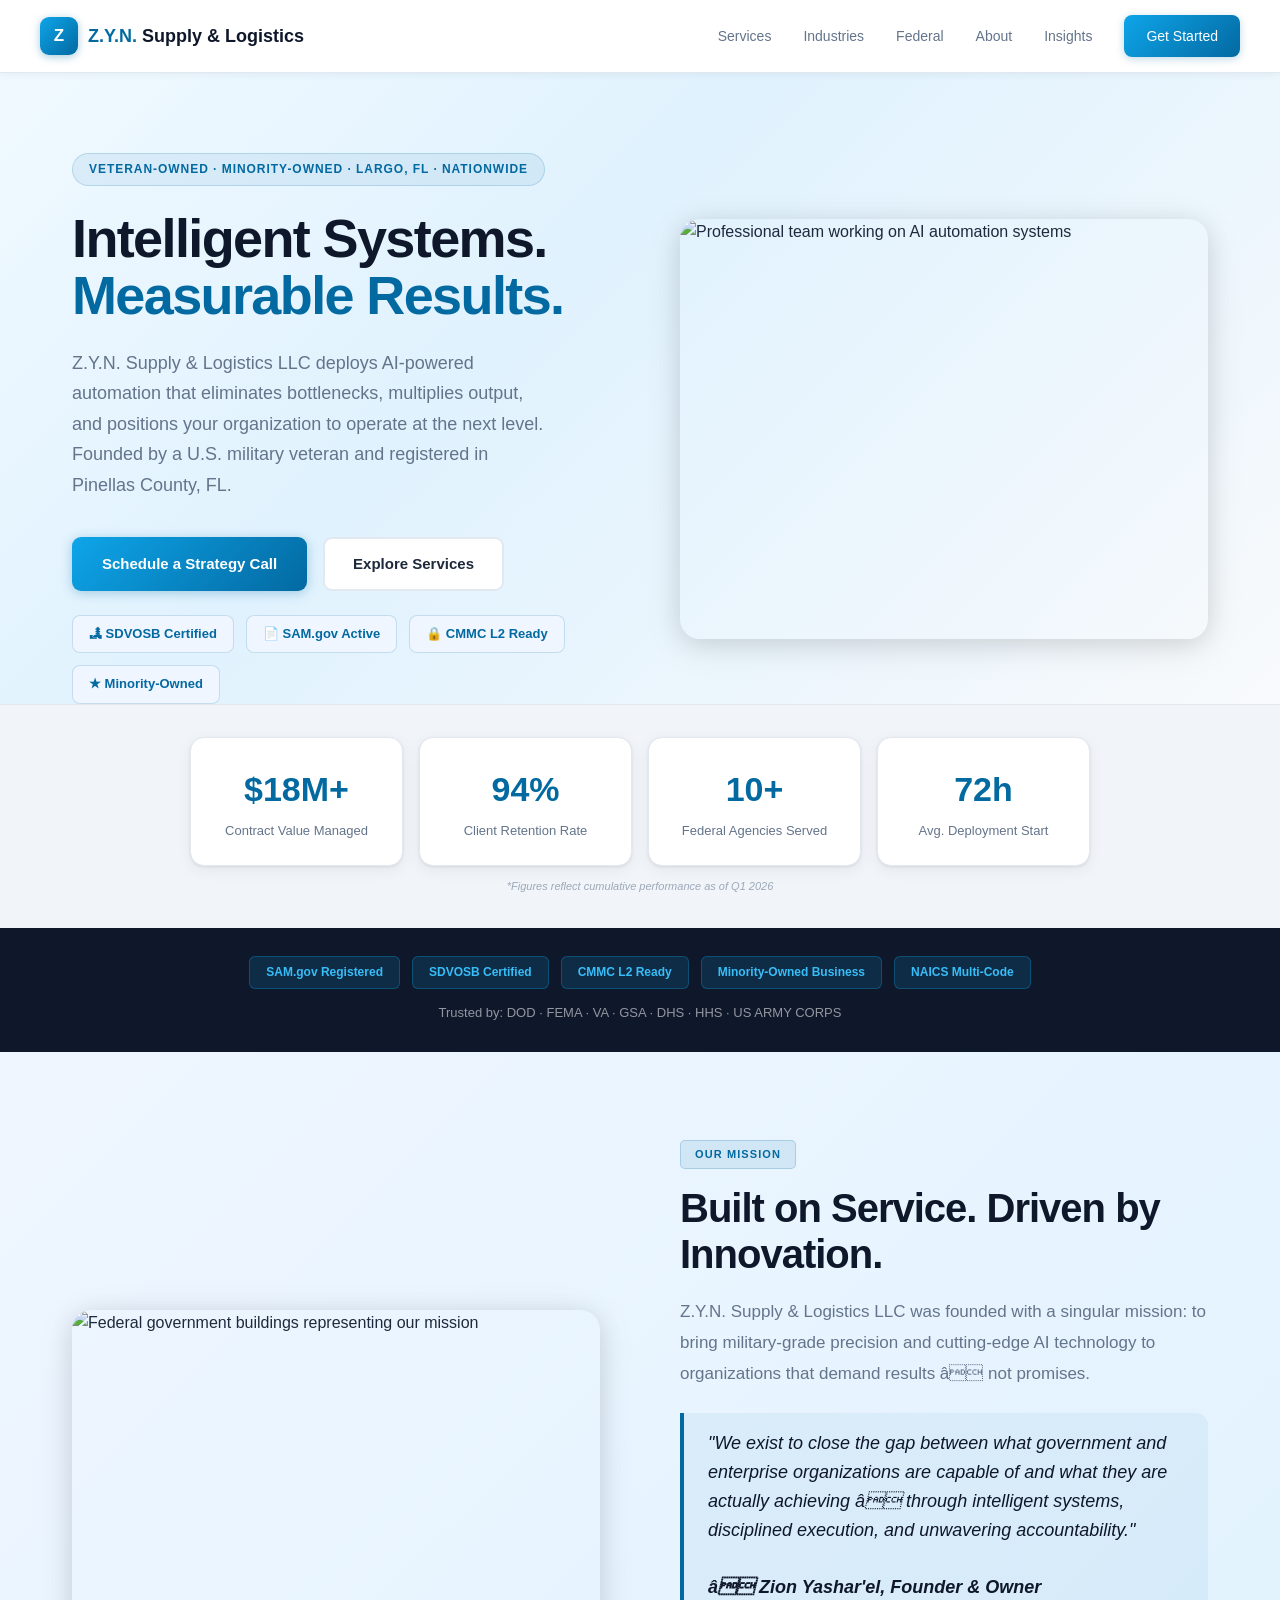
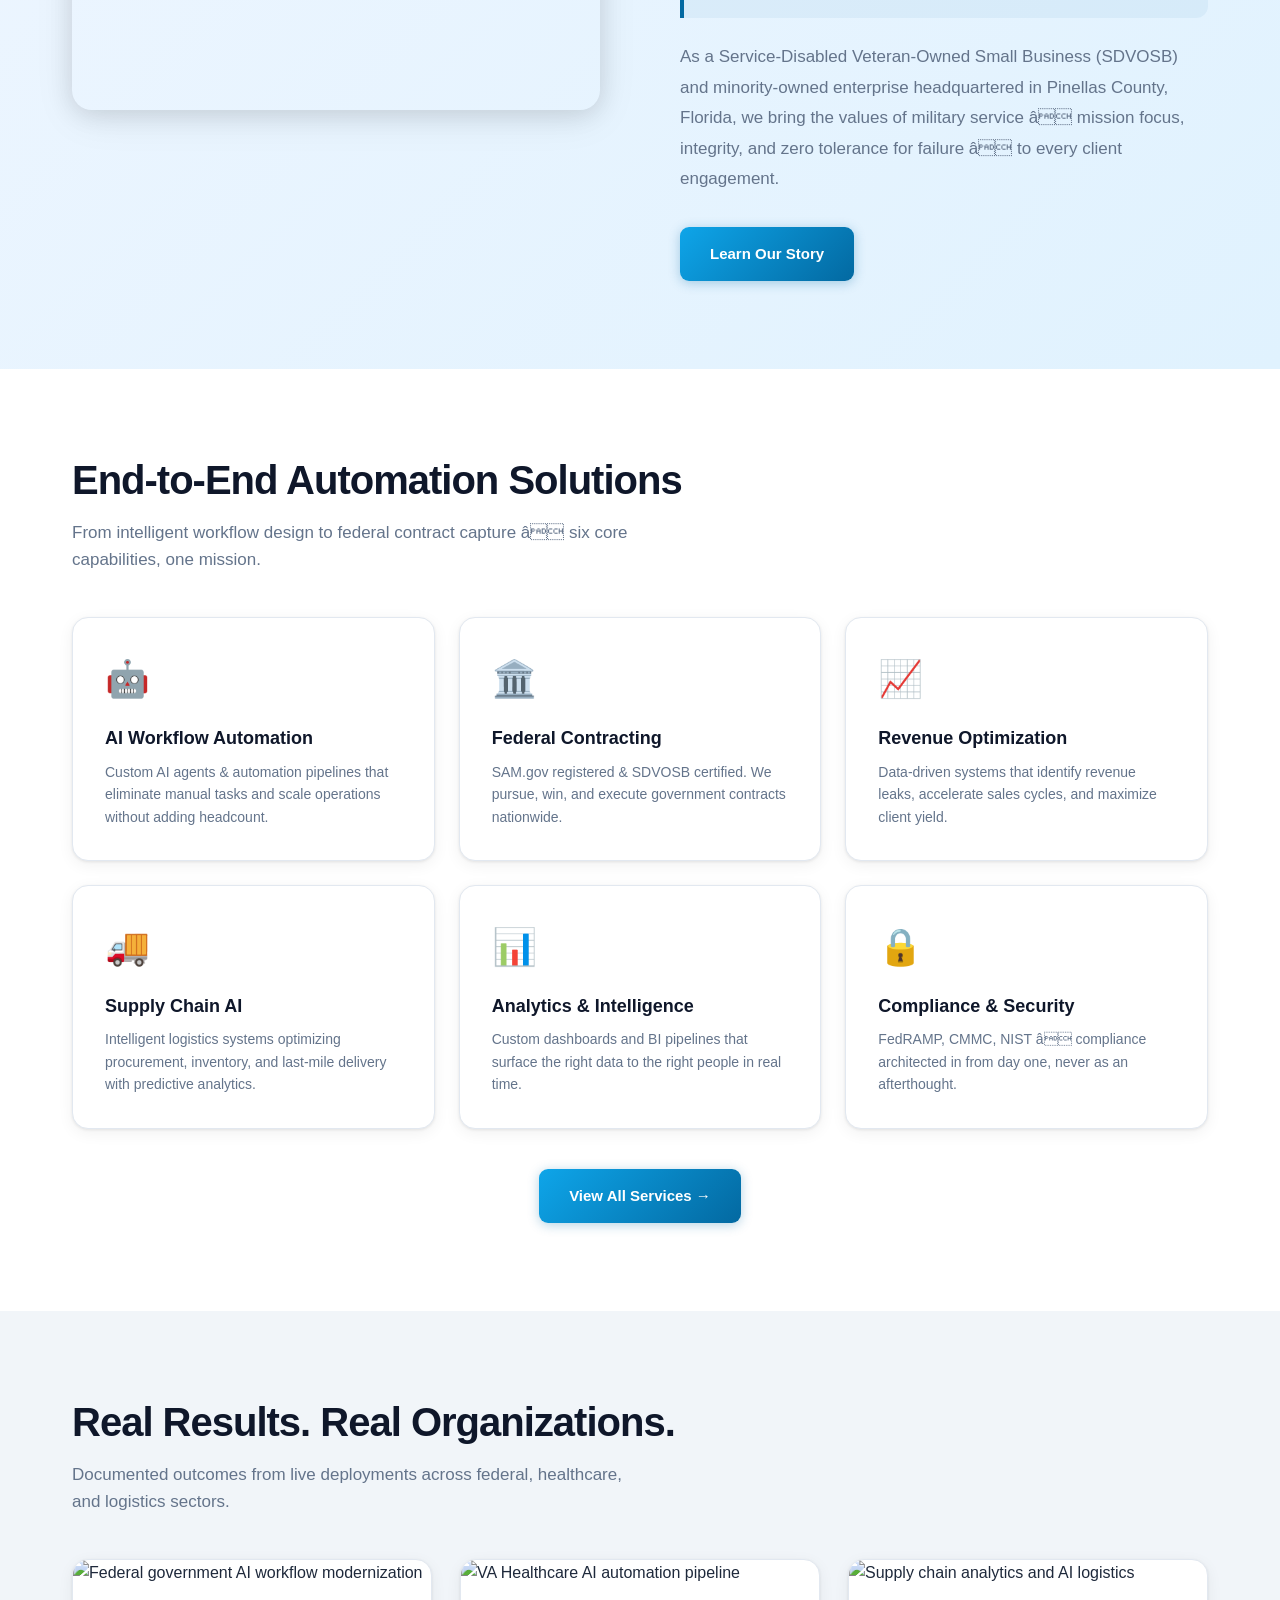
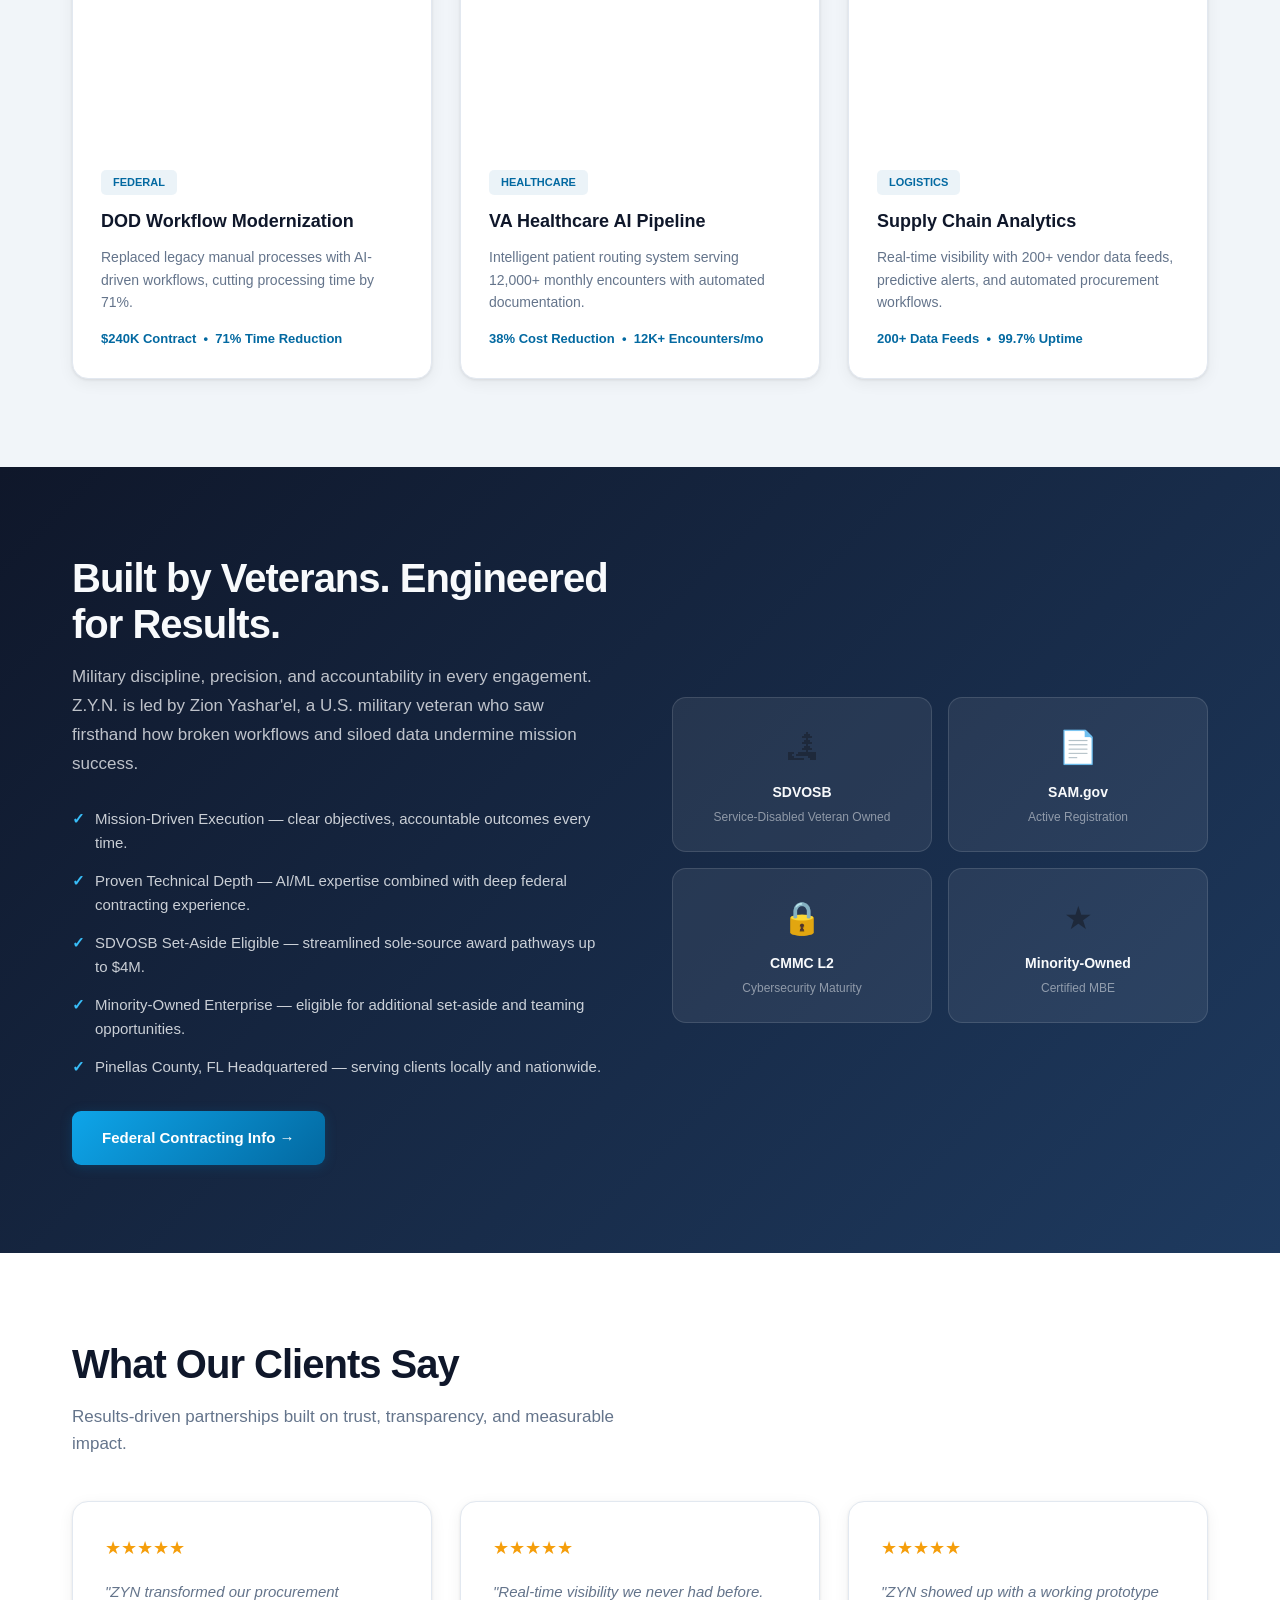
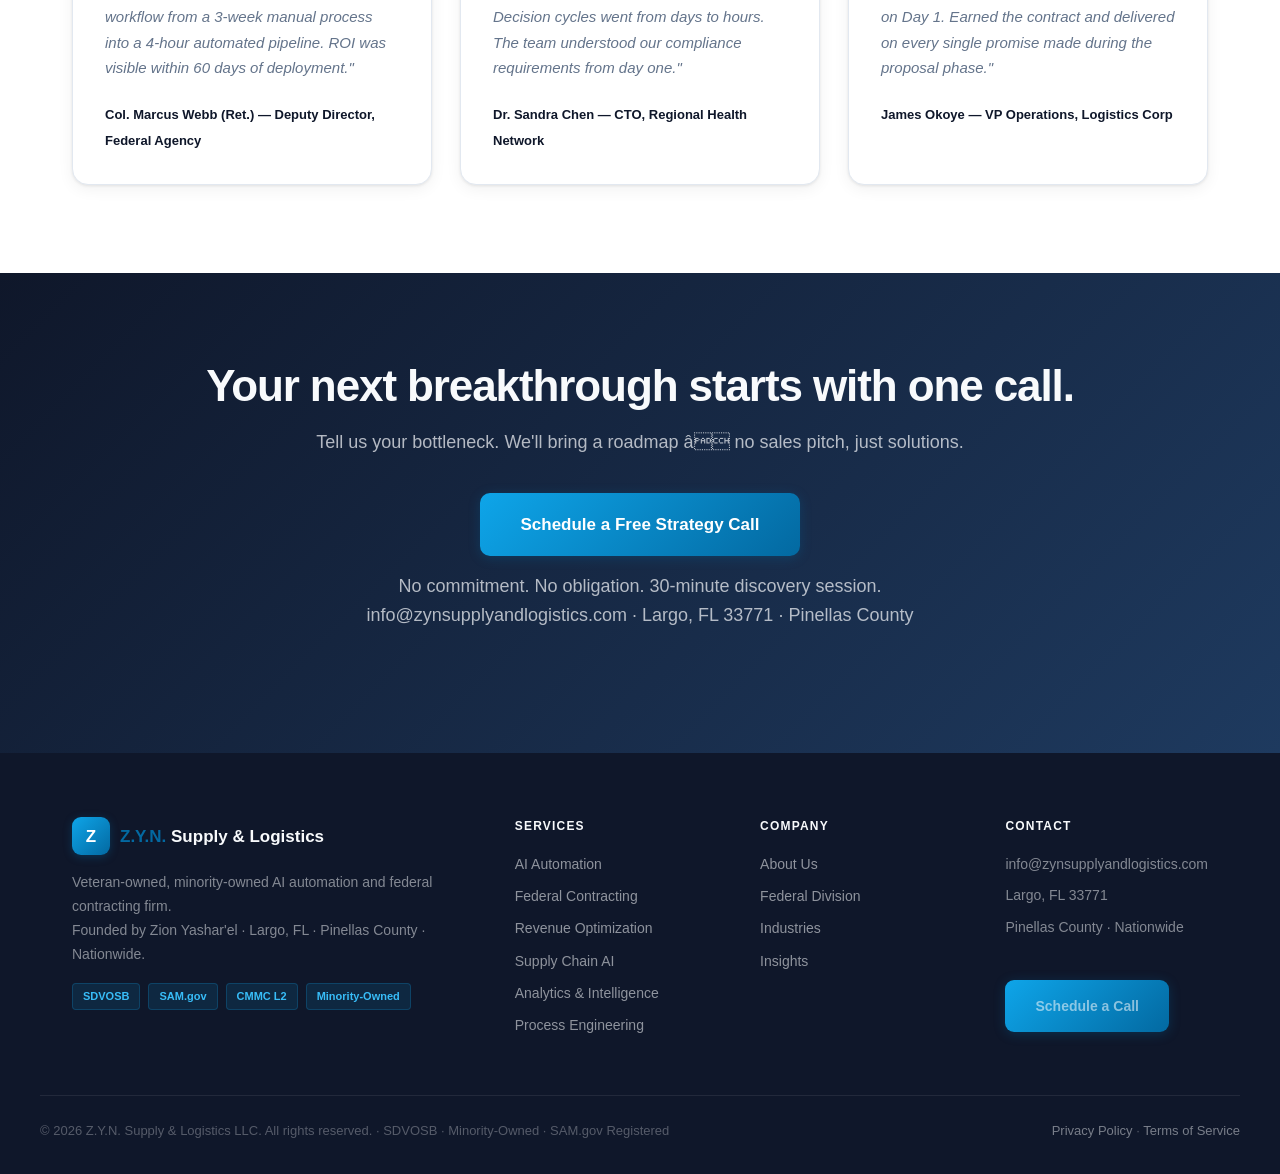
==== index.html @ 22b67892 "Fix HTML structure and remove extraneous tags" ====
<!DOCTYPE html>
<html lang="en">
  <head>
    <meta charset="UTF-8">
    <meta name="viewport" content="width=device-width,initial-scale=1.0">
    <title>Z.Y.N. Supply &amp; Logistics LLC - AI Automation &amp; Federal Contracting | Largo, FL</title>
  <meta name="description" content="Veteran-owned, minority-owned SDVOSB firm delivering AI workflow automation, federal contracting, supply chain AI, and revenue optimization. SAM.gov registered. Pinellas County, FL. Nationwide.">
  <meta property="og:title" content="Z.Y.N. Supply &amp; Logistics LLC">
  <meta property="og:description" content="Veteran-owned, minority-owned SDVOSB AI automation and federal contracting firm. Largo, FL.">
  <meta property="og:type" content="website">
  <script type="application/ld+json">{"@context":"https://schema.org","@type":"Organization","name":"Z.Y.N. Supply & Logistics LLC","url":"https://ancient1zion.github.io/zynsl-website/","description":"Veteran-owned, minority-owned SDVOSB AI automation and federal contracting firm. Founded 2014.","address":{"@type":"PostalAddress","addressLocality":"Largo","addressRegion":"FL","postalCode":"33771","addressCountry":"US"},"email":"info@zynsupplyandlogistics.com","foundingDate":"2014","founder":{"@type":"Person","name":"Zion Yashar'el"}}</script>
  <link rel="stylesheet" href="styles.css">
  </head>
<body>
  <nav class="nav" id="top">
      <div class="nav-inner">
            <a href="index.html" class="nav-logo"><div class="logo-icon">Z</div><span><span class="blue">Z.Y.N.</span> Supply &amp; Logistics</span></a>
          <div class="nav-links">
                <a href="services.html">Services</a>
                <a href="industries.html">Industries</a>
                <a href="federal.html">Federal</a>
                <a href="about.html">About</a>
                <a href="insights.html">Insights</a>
                <a href="contact.html" class="btn-nav">Get Started</a>
          </div>
          <button class="hamburger" id="hamburger">&#9776;</button>
      </div>
    <div class="mobile-menu" id="mobileMenu">
        <a href="services.html">Services</a><a href="industries.html">Industries</a><a href="federal.html">Federal</a><a href="about.html">About</a><a href="insights.html">Insights</a><a href="contact.html" class="btn-nav">Get Started</a>
    </div>
  </nav>

<section class="hero">
  <div class="container">
      <div class="hero-grid">
            <div class="hero-text">
                    <div class="pill">Veteran-Owned &middot; Minority-Owned &middot; Largo, FL &middot; Nationwide</div>
                    <h1>Intelligent Systems.<br><span class="blue">Measurable Results.</span></h1>
                    <p>Z.Y.N. Supply &amp; Logistics LLC deploys AI-powered automation that eliminates bottlenecks, multiplies output, and positions your organization to operate at the next level. Founded by a U.S. military veteran and registered in Pinellas County, FL.</p>
                    <div class="btn-group">
                              <a href="contact.html" class="btn-primary">Schedule a Strategy Call</a>
                              <a href="services.html" class="btn-outline">Explore Services</a>
                    </div>
                    <div class="badge-row">
                              <span class="badge-item">&#127966; SDVOSB Certified</span>
                              <span class="badge-item">&#128196; SAM.gov Active</span>
                              <span class="badge-item">&#128274; CMMC L2 Ready</span>
                              <span class="badge-item">&#9733; Minority-Owned</span>
                    </div>
            </div>
            <div class="hero-image-wrap">
                    <img src="https://images.unsplash.com/photo-1551434678-e076c223a692?w=800&q=80" alt="Professional team working on AI automation systems" loading="eager">
            </div>
      </div>
  </div>
</section>

<section class="section bg-mid" style="padding:32px 0">
  <div class="container">
      <div class="stats-grid" style="grid-template-columns:repeat(4,1fr);max-width:900px;margin:0 auto">
            <div class="stat"><div class="stat-n">$18M+</div><div class="stat-l">Contract Value Managed</div></div>
            <div class="stat"><div class="stat-n">94%</div><div class="stat-l">Client Retention Rate</div></div>
            <div class="stat"><div class="stat-n">10+</div><div class="stat-l">Federal Agencies Served</div></div>
            <div class="stat"><div class="stat-n">72h</div><div class="stat-l">Avg. Deployment Start</div></div>
      </div>
      <p class="stat-note" style="text-align:center;max-width:900px;margin:12px auto 0">*Figures reflect cumulative performance as of Q1 2026</p>
  </div>
</section>

<div class="trust-bar">
  <div class="container">
      <div class="certs"><span>SAM.gov Registered</span><span>SDVOSB Certified</span><span>CMMC L2 Ready</span><span>Minority-Owned Business</span><span>NAICS Multi-Code</span></div>
      <p>Trusted by: DOD &middot; FEMA &middot; VA &middot; GSA &middot; DHS &middot; HHS &middot; US ARMY CORPS</p>
  </div>
</div>

<!-- MISSION STATEMENT -->
<section class="mission-section">
  <div class="container">
      <div class="mission-inner">
            <div class="mission-img">
                    <img src="https://images.unsplash.com/photo-1486406146926-c627a92ad1ab?w=800&q=80" alt="Federal government buildings representing our mission" loading="lazy">
            </div>
            <div>
                      <div class="mission-label">Our Mission</div>
                      <h2>Built on Service. Driven by Innovation.</h2>
                      <p class="mission-text">Z.Y.N. Supply &amp; Logistics LLC was founded with a singular mission: to bring military-grade precision and cutting-edge AI technology to organizations that demand results â not promises.</p>
                      <div class="mission-quote">"We exist to close the gap between what government and enterprise organizations are capable of and what they are actually achieving â through intelligent systems, disciplined execution, and unwavering accountability."<br><br><strong>â Zion Yashar'el, Founder &amp; Owner</strong></div>
                    <p class="mission-text">As a Service-Disabled Veteran-Owned Small Business (SDVOSB) and minority-owned enterprise headquartered in Pinellas County, Florida, we bring the values of military service â mission focus, integrity, and zero tolerance for failure â to every client engagement.</p>
                    <a href="about.html" class="btn-primary" style="margin-top:1rem">Learn Our Story</a>
            </div>
      </div>
  </div>
</section>

<section class="section bg-white">
  <div class="container">
      <h2>End-to-End Automation Solutions</h2>
      <p class="sub">From intelligent workflow design to federal contract capture â six core capabilities, one mission.</p>
      <div class="grid4" style="grid-template-columns:repeat(3,1fr)">
            <div class="card"><div class="icon">&#x1F916;</div><h3>AI Workflow Automation</h3><p>Custom AI agents &amp; automation pipelines that eliminate manual tasks and scale operations without adding headcount.</p></div>
            <div class="card"><div class="icon">&#x1F3DB;&#xFE0F;</div><h3>Federal Contracting</h3><p>SAM.gov registered &amp; SDVOSB certified. We pursue, win, and execute government contracts nationwide.</p></div>
            <div class="card"><div class="icon">&#x1F4C8;</div><h3>Revenue Optimization</h3><p>Data-driven systems that identify revenue leaks, accelerate sales cycles, and maximize client yield.</p></div>
            <div class="card"><div class="icon">&#x1F69A;</div><h3>Supply Chain AI</h3><p>Intelligent logistics systems optimizing procurement, inventory, and last-mile delivery with predictive analytics.</p></div>
            <div class="card"><div class="icon">&#x1F4CA;</div><h3>Analytics &amp; Intelligence</h3><p>Custom dashboards and BI pipelines that surface the right data to the right people in real time.</p></div>
            <div class="card"><div class="icon">&#x1F512;</div><h3>Compliance &amp; Security</h3><p>FedRAMP, CMMC, NIST â compliance architected in from day one, never as an afterthought.</p></div>
      </div>
      <div style="text-align:center;margin-top:2.5rem"><a href="services.html" class="btn-primary">View All Services &rarr;</a></div>
  </div>
</section>

<section class="section bg-mid">
  <div class="container">
      <h2>Real Results. Real Organizations.</h2>
      <p class="sub">Documented outcomes from live deployments across federal, healthcare, and logistics sectors.</p>
      <div class="grid3">
            <div class="case-card">
                    <img class="case-card-img" src="https://images.unsplash.com/photo-1568992687947-868a62a9f521?w=600&q=80" alt="Federal government AI workflow modernization" loading="lazy">
                    <div class="case-card-body"><span class="tag">Federal</span><h3>DOD Workflow Modernization</h3><p>Replaced legacy manual processes with AI-driven workflows, cutting processing time by 71%.</p><div class="metrics">$240K Contract &nbsp;&bull;&nbsp; 71% Time Reduction</div></div>
            </div>
            <div class="case-card">
                    <img class="case-card-img" src="https://images.unsplash.com/photo-1576091160399-112ba8d25d1d?w=600&q=80" alt="VA Healthcare AI automation pipeline" loading="lazy">
                    <div class="case-card-body"><span class="tag">Healthcare</span><h3>VA Healthcare AI Pipeline</h3><p>Intelligent patient routing system serving 12,000+ monthly encounters with automated documentation.</p><div class="metrics">38% Cost Reduction &nbsp;&bull;&nbsp; 12K+ Encounters/mo</div></div>
            </div>
            <div class="case-card">
                    <img class="case-card-img" src="https://images.unsplash.com/photo-1553413077-190dd305871c?w=600&q=80" alt="Supply chain analytics and AI logistics" loading="lazy">
                    <div class="case-card-body"><span class="tag">Logistics</span><h3>Supply Chain Analytics</h3><p>Real-time visibility with 200+ vendor data feeds, predictive alerts, and automated procurement workflows.</p><div class="metrics">200+ Data Feeds &nbsp;&bull;&nbsp; 99.7% Uptime</div></div>
            </div>
      </div>
  </div>
</section>

<section class="section vet-section">
  <div class="container vet-grid">
      <div>
            <h2>Built by Veterans. Engineered for Results.</h2>
            <p class="lead">Military discipline, precision, and accountability in every engagement. Z.Y.N. is led by Zion Yashar'el, a U.S. military veteran who saw firsthand how broken workflows and siloed data undermine mission success.</p>
            <ul>
                      <li>Mission-Driven Execution &mdash; clear objectives, accountable outcomes every time.</li>
                    <li>Proven Technical Depth &mdash; AI/ML expertise combined with deep federal contracting experience.</li>
                    <li>SDVOSB Set-Aside Eligible &mdash; streamlined sole-source award pathways up to $4M.</li>
                    <li>Minority-Owned Enterprise &mdash; eligible for additional set-aside and teaming opportunities.</li>
                    <li>Pinellas County, FL Headquartered &mdash; serving clients locally and nationwide.</li>
            </ul>
            <a href="federal.html" class="btn-primary">Federal Contracting Info &rarr;</a>
      </div>
      <div class="cert-badges">
            <div class="cert-badge"><div class="cert-badge-icon">&#127966;</div><div class="cert-badge-name">SDVOSB</div><div class="cert-badge-sub">Service-Disabled Veteran Owned</div></div>
            <div class="cert-badge"><div class="cert-badge-icon">&#128196;</div><div class="cert-badge-name">SAM.gov</div><div class="cert-badge-sub">Active Registration</div></div>
            <div class="cert-badge"><div class="cert-badge-icon">&#128274;</div><div class="cert-badge-name">CMMC L2</div><div class="cert-badge-sub">Cybersecurity Maturity</div></div>
            <div class="cert-badge"><div class="cert-badge-icon">&#9733;</div><div class="cert-badge-name">Minority-Owned</div><div class="cert-badge-sub">Certified MBE</div></div>
      </div>
  </div>
</section>

<section class="section bg-white">
  <div class="container">
      <h2>What Our Clients Say</h2>
      <p class="sub">Results-driven partnerships built on trust, transparency, and measurable impact.</p>
      <div class="grid3">
            <div class="testimonial"><div class="stars">&#9733;&#9733;&#9733;&#9733;&#9733;</div><p>"ZYN transformed our procurement workflow from a 3-week manual process into a 4-hour automated pipeline. ROI was visible within 60 days of deployment."</p><cite>Col. Marcus Webb (Ret.) &mdash; Deputy Director, Federal Agency</cite></div>
            <div class="testimonial"><div class="stars">&#9733;&#9733;&#9733;&#9733;&#9733;</div><p>"Real-time visibility we never had before. Decision cycles went from days to hours. The team understood our compliance requirements from day one."</p><cite>Dr. Sandra Chen &mdash; CTO, Regional Health Network</cite></div>
            <div class="testimonial"><div class="stars">&#9733;&#9733;&#9733;&#9733;&#9733;</div><p>"ZYN showed up with a working prototype on Day 1. Earned the contract and delivered on every single promise made during the proposal phase."</p><cite>James Okoye &mdash; VP Operations, Logistics Corp</cite></div>
      </div>
  </div>
</section>

<section class="cta-section">
  <div class="container text-center">
      <h2>Your next breakthrough starts with one call.</h2>
      <p>Tell us your bottleneck. We'll bring a roadmap â no sales pitch, just solutions.</p>
      <a href="contact.html" class="btn-primary btn-lg">Schedule a Free Strategy Call</a>
      <p class="small">No commitment. No obligation. 30-minute discovery session.<br>info@zynsupplyandlogistics.com &middot; Largo, FL 33771 &middot; Pinellas County</p>
  </div>
</section>

<footer class="footer">
  <div class="container footer-grid">
      <div>
            <div class="footer-logo"><div class="logo-icon">Z</div><span><span class="blue">Z.Y.N.</span> Supply &amp; Logistics</span></div>
            <p>Veteran-owned, minority-owned AI automation and federal contracting firm.<br>Founded by Zion Yashar'el &middot; Largo, FL &middot; Pinellas County &middot; Nationwide.</p>
            <div class="cert-tags"><span>SDVOSB</span><span>SAM.gov</span><span>CMMC L2</span><span>Minority-Owned</span></div>
      </div>
      <div class="footer-col"><h4>Services</h4><a href="services.html#ai-workflow-automation">AI Automation</a><a href="services.html#federal-contracting">Federal Contracting</a><a href="services.html#revenue-optimization">Revenue Optimization</a><a href="services.html#supply-chain-ai">Supply Chain AI</a><a href="services.html#analytics-intelligence">Analytics &amp; Intelligence</a><a href="services.html#process-engineering">Process Engineering</a></div>
      <div class="footer-col"><h4>Company</h4><a href="about.html">About Us</a><a href="federal.html">Federal Division</a><a href="industries.html">Industries</a><a href="insights.html">Insights</a></div>
      <div class="footer-col"><h4>Contact</h4><p>info@zynsupplyandlogistics.com</p><p>Largo, FL 33771</p><p>Pinellas County &middot; Nationwide</p><a href="contact.html" class="btn-primary mt2" style="display:inline-block">Schedule a Call</a></div>
  </div>
  <div class="footer-bottom container">
      <p>&copy; 2026 Z.Y.N. Supply &amp; Logistics LLC. All rights reserved. &middot; SDVOSB &middot; Minority-Owned &middot; SAM.gov Registered</p>
      <p><a href="privacy.html">Privacy Policy</a> &middot; <a href="terms.html">Terms of Service</a></p>
  </div>
</footer>

<link rel="stylesheet" href="https://cdn.jsdelivr.net/gh/orestbida/cookieconsent@3.0.1/dist/cookieconsent.css">
<script defer src="https://cdn.jsdelivr.net/gh/orestbida/cookieconsent@3.0.1/dist/cookieconsent.umd.js"></script>
<script>
  window.addEventListener('load',function(){if(typeof CookieConsent!=='undefined'){CookieConsent.run({guiOptions:{consentModal:{layout:'bar',position:'bottom'}},categories:{necessary:{enabled:true,readOnly:true},analytics:{}},language:{default:'en',translations:{en:{consentModal:{title:'We use cookies',description:'This site uses cookies to improve your experience.',acceptAllBtn:'Accept all',acceptNecessaryBtn:'Reject',showPreferencesBtn:'Manage preferences'},preferencesModal:{title:'Cookie preferences',acceptAllBtn:'Accept all',acceptNecessaryBtn:'Reject all',savePreferencesBtn:'Save preferences',sections:[{title:'Necessary',description:'Required for the site to function.',linkedCategory:'necessary'},{title:'Analytics',description:'Helps us understand site usage.',linkedCategory:'analytics'}]}}}}})}}});
  document.getElementById('hamburger').addEventListener('click',function(){document.getElementById('mobileMenu').classList.toggle('open');});
</script>
</body>
</html>
---- styles.css ----
/* Z.Y.N. Supply & Logistics — styles.css | Light Professional Theme */
*,*::before,*::after{box-sizing:border-box;margin:0;padding:0}
:root{
    --blue:#0369a1;--blue-light:#0ea5e9;--blue-bg:#eff6ff;--accent:#0284c7;
    --dark:#0f172a;--text:#1e293b;--muted:#64748b;--light:#f8fafc;
    --white:#ffffff;--border:#e2e8f0;--card:#ffffff;
    --shadow:0 1px 3px rgba(0,0,0,0.08),0 4px 16px rgba(0,0,0,0.06);
    --shadow-lg:0 4px 24px rgba(0,0,0,0.10),0 8px 40px rgba(0,0,0,0.08);
}
body{font-family:-apple-system,BlinkMacSystemFont,'Segoe UI',Roboto,sans-serif;background:var(--white);color:var(--text);line-height:1.6}
a{color:inherit;text-decoration:none}
img{max-width:100%;display:block}
.container{max-width:1200px;margin:0 auto;padding:0 2rem}
.nav{position:sticky;top:0;z-index:999;background:rgba(255,255,255,0.97);backdrop-filter:blur(12px);border-bottom:1px solid var(--border);box-shadow:0 1px 8px rgba(0,0,0,0.06)}
.nav-inner{display:flex;align-items:center;justify-content:space-between;height:72px;padding:0 2.5rem}
.nav-logo{display:flex;align-items:center;gap:10px;font-weight:800;font-size:18px;color:var(--dark)}
.logo-icon{width:38px;height:38px;background:linear-gradient(135deg,var(--blue-light),var(--blue));border-radius:9px;display:flex;align-items:center;justify-content:center;font-weight:900;color:#fff;font-size:17px;flex-shrink:0;box-shadow:0 2px 8px rgba(3,105,161,0.35)}
.blue{color:var(--blue)}
.nav-links{display:flex;align-items:center;gap:32px}
.nav-links a{color:var(--muted);font-size:14px;font-weight:500;transition:color .2s}
.nav-links a:hover{color:var(--blue)}
.btn-nav{background:linear-gradient(135deg,var(--blue-light),var(--blue));color:#fff!important;padding:10px 22px;border-radius:8px;font-size:14px;font-weight:600;box-shadow:0 2px 8px rgba(3,105,161,0.25)}
.btn-nav:hover{opacity:.9}
.hamburger{display:none;background:none;border:none;color:var(--text);font-size:22px;cursor:pointer}
.mobile-menu{display:none;flex-direction:column;gap:1rem;padding:1rem 2.5rem;background:var(--white);border-top:1px solid var(--border)}
.mobile-menu.open{display:flex}
@media(max-width:768px){.nav-links{display:none}.hamburger{display:block}.mobile-menu a{color:var(--muted);font-size:15px}}
.hero{background:linear-gradient(135deg,#f0f9ff 0%,#e0f2fe 40%,#f8fafc 100%);padding:80px 0 0;border-bottom:1px solid var(--border)}
.hero-grid{display:grid;grid-template-columns:1fr 1fr;gap:80px;align-items:center}
.pill{display:inline-flex;align-items:center;gap:6px;background:rgba(3,105,161,0.08);color:var(--blue);padding:6px 16px;border-radius:20px;font-size:12px;font-weight:700;letter-spacing:.08em;text-transform:uppercase;border:1px solid rgba(3,105,161,0.18);margin-bottom:24px}
.hero-text h1{font-size:54px;font-weight:900;line-height:1.05;margin:0 0 24px;letter-spacing:-.03em;color:var(--dark)}
.hero-text p{font-size:18px;color:var(--muted);margin:0 0 36px;line-height:1.7;max-width:480px}
.btn-group{display:flex;gap:16px;flex-wrap:wrap}
.btn-primary{background:linear-gradient(135deg,var(--blue-light),var(--blue));color:#fff;padding:15px 30px;border-radius:9px;font-size:15px;font-weight:700;display:inline-block;transition:all .2s;box-shadow:0 2px 12px rgba(3,105,161,0.3)}
.btn-primary:hover{transform:translateY(-1px);box-shadow:0 4px 20px rgba(3,105,161,0.4)}
.btn-outline,.btn-secondary{background:var(--white);border:2px solid var(--border);color:var(--text);padding:13px 28px;border-radius:9px;font-size:15px;font-weight:600;display:inline-block;transition:all .2s}
.btn-outline:hover,.btn-secondary:hover{border-color:var(--blue);color:var(--blue)}
.btn-lg{padding:18px 40px;font-size:17px;border-radius:10px}
.mt2{margin-top:2rem}
.stats-grid{display:grid;grid-template-columns:1fr 1fr;gap:16px}
.stat{background:var(--white);border:1px solid var(--border);border-radius:14px;padding:24px;text-align:center;box-shadow:var(--shadow)}
.stat-n{font-size:34px;font-weight:900;color:var(--blue);margin-bottom:4px}
.stat-l{font-size:13px;color:var(--muted);font-weight:500}
.stat-note{font-size:11px;color:var(--muted);font-style:italic;text-align:right;margin-top:8px;grid-column:1/-1;opacity:.6}
@media(max-width:900px){.hero-grid{grid-template-columns:1fr}.hero-text h1{font-size:40px}}
.trust-bar{background:var(--dark);padding:28px 0}
.trust-bar .container{text-align:center}
.certs{display:flex;justify-content:center;flex-wrap:wrap;gap:12px;margin-bottom:14px}
.certs span{background:rgba(14,165,233,0.15);color:#38bdf8;padding:6px 16px;border-radius:6px;font-size:12px;font-weight:700;border:1px solid rgba(14,165,233,0.3)}
.trust-bar p{color:rgba(255,255,255,0.55);font-size:13px}
.section{padding:88px 0}
.bg-light{background:var(--light)}
.bg-white{background:var(--white)}
.bg-dark{background:var(--dark)}
.bg-mid{background:#f1f5f9}
h2{font-size:40px;font-weight:800;letter-spacing:-.025em;margin-bottom:16px;line-height:1.15;color:var(--dark)}
.bg-dark h2,.bg-dark h3{color:#f8fafc}
.sub{color:var(--muted);font-size:17px;margin-bottom:44px;max-width:560px;line-height:1.6}
.section-title{text-align:center}
.section-sub{text-align:center;margin:0 auto 44px}
.grid4{display:grid;grid-template-columns:repeat(4,1fr);gap:24px}
.grid3{display:grid;grid-template-columns:repeat(3,1fr);gap:28px}
.card{background:var(--card);border:1px solid var(--border);border-radius:16px;padding:32px;transition:all .2s;box-shadow:var(--shadow)}
.card:hover{border-color:rgba(3,105,161,0.3);transform:translateY(-2px);box-shadow:var(--shadow-lg)}
.icon{font-size:36px;margin-bottom:16px}
.card h3{font-size:18px;font-weight:700;margin-bottom:8px;color:var(--dark)}
.card p{color:var(--muted);font-size:14px;line-height:1.6}
@media(max-width:900px){.grid4{grid-template-columns:1fr 1fr}.grid3{grid-template-columns:1fr}}
.hero-image-wrap{border-radius:20px;overflow:hidden;box-shadow:var(--shadow-lg)}
.hero-image-wrap img{width:100%;height:420px;object-fit:cover}
.case-card{background:var(--card);border:1px solid var(--border);border-radius:16px;overflow:hidden;box-shadow:var(--shadow);transition:all .2s}
.case-card:hover{transform:translateY(-2px);box-shadow:var(--shadow-lg)}
.case-card-img{width:100%;height:180px;object-fit:cover}
.case-card-body{padding:28px}
.tag{display:inline-block;background:rgba(3,105,161,0.08);color:var(--blue);padding:4px 12px;border-radius:5px;font-size:11px;font-weight:700;margin-bottom:12px;text-transform:uppercase}
.case-card h3{font-size:18px;font-weight:700;margin-bottom:10px;color:var(--dark)}
.case-card p{color:var(--muted);font-size:14px;line-height:1.6;margin-bottom:16px}
.metrics{color:var(--blue);font-size:13px;font-weight:700}
.vet-section{background:linear-gradient(135deg,var(--dark) 0%,#1e3a5f 100%)}
.vet-grid{display:grid;grid-template-columns:1fr 1fr;gap:64px;align-items:center}
.vet-section h2{font-size:40px;margin-bottom:16px;color:#f8fafc}
.vet-section .lead{color:rgba(248,250,252,0.75);font-size:17px;margin-bottom:28px;line-height:1.7}
.vet-section ul{list-style:none;display:flex;flex-direction:column;gap:14px;margin-bottom:32px}
.vet-section li{color:rgba(248,250,252,0.8);font-size:15px;display:flex;align-items:flex-start;gap:10px}
.vet-section li::before{content:"✓";color:#38bdf8;font-weight:800;flex-shrink:0}
.cert-badges{display:grid;grid-template-columns:1fr 1fr;gap:16px}
.cert-badge{background:rgba(255,255,255,0.07);border:1px solid rgba(255,255,255,0.12);border-radius:14px;padding:24px;text-align:center}
.cert-badge-icon{font-size:32px;margin-bottom:8px}
.cert-badge-name{font-size:14px;font-weight:700;color:#f8fafc;margin-bottom:4px}
.cert-badge-sub{font-size:12px;color:rgba(248,250,252,0.5)}
@media(max-width:900px){.vet-grid{grid-template-columns:1fr}.cert-badges{grid-template-columns:1fr 1fr}}
.mission-section{background:linear-gradient(135deg,var(--blue-bg),#e0f2fe);padding:88px 0}
.mission-inner{display:grid;grid-template-columns:1fr 1fr;gap:80px;align-items:center}
.mission-img{border-radius:20px;overflow:hidden;box-shadow:var(--shadow-lg)}
.mission-img img{width:100%;height:400px;object-fit:cover}
.mission-label{display:inline-block;background:rgba(3,105,161,0.1);color:var(--blue);padding:5px 14px;border-radius:5px;font-size:11px;font-weight:700;letter-spacing:.1em;text-transform:uppercase;margin-bottom:16px;border:1px solid rgba(3,105,161,0.2)}
.mission-section h2{color:var(--dark);margin-bottom:20px}
.mission-text{font-size:17px;color:var(--muted);line-height:1.8;margin-bottom:16px}
.mission-quote{border-left:4px solid var(--blue);padding:16px 24px;background:rgba(3,105,161,0.06);border-radius:0 12px 12px 0;font-size:18px;font-style:italic;color:var(--dark);margin:24px 0;font-weight:500}
@media(max-width:900px){.mission-inner{grid-template-columns:1fr}}
.testimonial{background:var(--card);border:1px solid var(--border);border-radius:16px;padding:32px;box-shadow:var(--shadow);transition:all .2s}
.testimonial:hover{border-color:rgba(3,105,161,0.3);transform:translateY(-2px)}
.stars{color:#f59e0b;font-size:18px;margin-bottom:16px}
.testimonial p{color:var(--muted);font-size:15px;line-height:1.7;margin-bottom:20px;font-style:italic}
.testimonial cite{font-size:13px;color:var(--dark);font-weight:700;font-style:normal}
.cta-section{background:linear-gradient(135deg,var(--dark),#1e3a5f);padding:88px 0}
.text-center{text-align:center}
.cta-section h2{font-size:44px;margin-bottom:16px;color:#f8fafc}
.cta-section p{color:rgba(248,250,252,0.7);font-size:18px;margin-bottom:36px}
.small{font-size:13px;color:rgba(248,250,252,0.4);margin-top:16px}
.footer{background:var(--dark);padding:64px 0 0}
.footer-grid{display:grid;grid-template-columns:2fr 1fr 1fr 1fr;gap:48px;margin-bottom:48px}
.footer-logo{display:flex;align-items:center;gap:10px;margin-bottom:16px;font-weight:800;font-size:17px;color:#f8fafc}
.footer p{color:rgba(248,250,252,0.5);font-size:14px;line-height:1.7;margin-bottom:8px}
.cert-tags{display:flex;gap:8px;margin-top:16px;flex-wrap:wrap}
.cert-tags span{background:rgba(14,165,233,0.12);color:#38bdf8;padding:4px 10px;border-radius:4px;font-size:11px;font-weight:600;border:1px solid rgba(14,165,233,0.22)}
.footer h4{color:#f8fafc;font-size:12px;font-weight:700;letter-spacing:.1em;text-transform:uppercase;margin-bottom:16px}
.footer-col a{display:block;color:rgba(248,250,252,0.55);font-size:14px;margin-bottom:10px;transition:color .2s}
.footer-col a:hover{color:#38bdf8}
.footer-bottom{border-top:1px solid rgba(255,255,255,0.08);padding:24px 0;display:flex;justify-content:space-between;flex-wrap:wrap;gap:8px}
.footer-bottom p{color:rgba(248,250,252,0.3);font-size:13px}
.footer-bottom a{color:rgba(248,250,252,0.45)}
@media(max-width:900px){.footer-grid{grid-template-columns:1fr 1fr}.footer-bottom{flex-direction:column}}
.page-hero{background:linear-gradient(135deg,#f0f9ff 0%,#e0f2fe 60%,#f8fafc 100%);padding:88px 0;border-bottom:1px solid var(--border)}
.page-hero h1{font-size:54px;font-weight:900;letter-spacing:-.03em;margin-bottom:20px;color:var(--dark)}
.page-hero p{font-size:18px;color:var(--muted);max-width:600px;line-height:1.7}
@media(max-width:768px){.page-hero h1{font-size:38px}}
.team-card{background:var(--card);border:1px solid var(--border);border-radius:20px;padding:40px;display:flex;gap:28px;align-items:flex-start;box-shadow:var(--shadow);max-width:680px;margin:0 auto}
.team-initial{width:90px;height:90px;background:linear-gradient(135deg,var(--blue-light),var(--blue));border-radius:50%;display:flex;align-items:center;justify-content:center;font-size:34px;font-weight:900;color:#fff;flex-shrink:0}
.team-card h3{font-size:24px;font-weight:900;margin-bottom:4px;color:var(--dark)}
.team-card .role{color:var(--blue);font-size:14px;font-weight:700;margin-bottom:4px}
.team-card .owner-title{color:var(--muted);font-size:13px;margin-bottom:14px}
.team-card p{color:var(--muted);font-size:15px;line-height:1.7}
.team-badges{display:flex;flex-wrap:wrap;gap:8px;margin-top:16px}
.team-badge{background:var(--blue-bg);color:var(--blue);padding:4px 12px;border-radius:5px;font-size:12px;font-weight:600;border:1px solid rgba(3,105,161,0.15)}
.values-grid{display:grid;grid-template-columns:repeat(3,1fr);gap:24px}
.value-card{background:var(--card);border:1px solid var(--border);border-radius:14px;padding:28px;box-shadow:var(--shadow);transition:all .2s}
.value-card:hover{border-color:rgba(3,105,161,0.3);transform:translateY(-2px)}
.value-card h3{font-size:16px;font-weight:700;color:var(--blue);margin-bottom:10px}
.value-card p{color:var(--muted);font-size:14px;line-height:1.6}
@media(max-width:768px){.team-card{flex-direction:column}.values-grid{grid-template-columns:1fr}}
.contact-grid{display:grid;grid-template-columns:1fr 1.4fr;gap:64px;align-items:start}
.contact-info h2{font-size:38px;margin-bottom:24px;color:var(--dark)}
.info-item{margin-bottom:28px}
.info-label{font-size:11px;font-weight:700;color:var(--blue);letter-spacing:.1em;text-transform:uppercase;margin-bottom:6px}
.info-value{font-size:16px;color:var(--dark);font-weight:500}
.expect-list{list-style:none;margin-top:24px}
.expect-list li{display:flex;gap:16px;margin-bottom:16px;color:var(--muted);font-size:15px;align-items:flex-start}
.expect-num{min-width:28px;height:28px;background:var(--blue-bg);border:1px solid rgba(3,105,161,0.25);border-radius:50%;display:flex;align-items:center;justify-content:center;color:var(--blue);font-size:12px;font-weight:700;flex-shrink:0}
.contact-form{background:var(--card);border:1px solid var(--border);border-radius:18px;padding:44px;box-shadow:var(--shadow-lg)}
.form-group{margin-bottom:20px}
.form-group label{display:block;font-size:13px;font-weight:600;color:var(--text);margin-bottom:8px}
.form-group input,.form-group select,.form-group textarea{width:100%;background:var(--light);border:1.5px solid var(--border);border-radius:9px;padding:13px 16px;color:var(--dark);font-size:15px;font-family:inherit;transition:border-color .2s}
.form-group input:focus,.form-group select:focus,.form-group textarea:focus{outline:none;border-color:var(--blue-light);background:var(--white)}
.form-group textarea{min-height:120px;resize:vertical}
.form-submit{width:100%;padding:16px;background:linear-gradient(135deg,var(--blue-light),var(--blue));border:none;border-radius:9px;color:#fff;font-size:16px;font-weight:700;cursor:pointer;transition:all .2s;font-family:inherit;box-shadow:0 2px 12px rgba(3,105,161,0.3)}
.form-submit:hover{transform:translateY(-1px);box-shadow:0 4px 20px rgba(3,105,161,0.4)}
.form-note{text-align:center;color:var(--muted);font-size:13px;margin-top:12px}
@media(max-width:900px){.contact-grid{grid-template-columns:1fr}}
.credentials-grid{display:grid;grid-template-columns:repeat(4,1fr);gap:20px}
.cred-card{background:var(--card);border:1px solid var(--border);border-radius:14px;padding:24px;box-shadow:var(--shadow);text-align:center}
.cred-label{font-size:11px;color:var(--muted);text-transform:uppercase;letter-spacing:.08em;margin-bottom:8px}
.cred-value{font-size:17px;font-weight:800;color:var(--blue)}
.advantages-grid{display:grid;grid-template-columns:repeat(3,1fr);gap:28px}
.advantage{background:var(--card);border:1px solid var(--border);border-radius:16px;padding:32px;box-shadow:var(--shadow);transition:all .2s}
.advantage:hover{border-color:rgba(3,105,161,0.3);transform:translateY(-2px)}
.advantage h3{font-size:17px;font-weight:700;margin-bottom:10px;color:var(--dark)}
.advantage p{color:var(--muted);font-size:14px;line-height:1.6}
.vehicles-grid{display:grid;grid-template-columns:repeat(2,1fr);gap:24px}
.vehicle{background:var(--card);border:1px solid var(--border);border-radius:14px;padding:28px;box-shadow:var(--shadow)}
.vehicle h3{font-size:16px;font-weight:700;margin-bottom:8px;color:var(--blue)}
.vehicle p{color:var(--muted);font-size:14px;line-height:1.6}
@media(max-width:768px){.credentials-grid{grid-template-columns:1fr 1fr}.advantages-grid,.vehicles-grid{grid-template-columns:1fr}}
.industries-grid{display:grid;grid-template-columns:repeat(3,1fr);gap:28px}
.industry-card{background:var(--card);border:1px solid var(--border);border-radius:16px;padding:32px;box-shadow:var(--shadow);transition:all .2s}
.industry-card:hover{border-color:rgba(3,105,161,0.3);transform:translateY(-2px)}
.industry-card h3{font-size:19px;font-weight:700;color:var(--dark);margin-bottom:12px}
.industry-card p{color:var(--muted);font-size:14px;line-height:1.6;margin-bottom:16px}
.industry-tags{display:flex;flex-wrap:wrap;gap:6px}
.industry-tags span{background:var(--blue-bg);color:var(--blue);padding:4px 12px;border-radius:5px;font-size:11px;font-weight:600;border:1px solid rgba(3,105,161,0.15)}
@media(max-width:768px){.industries-grid{grid-template-columns:1fr}}
.insights-grid{display:grid;grid-template-columns:repeat(3,1fr);gap:28px}
.insight-card{background:var(--card);border:1px solid var(--border);border-radius:16px;overflow:hidden;box-shadow:var(--shadow);transition:all .2s}
.insight-card:hover{border-color:rgba(3,105,161,0.3);transform:translateY(-2px)}
.insight-card-img{width:100%;height:180px;object-fit:cover}
.insight-cat{display:inline-block;background:var(--blue-bg);color:var(--blue);padding:4px 12px;border-radius:5px;font-size:11px;font-weight:700;margin-bottom:12px;text-transform:uppercase}
.insight-card-body{padding:28px}
.insight-card h3{font-size:17px;font-weight:700;margin-bottom:10px;color:var(--dark);line-height:1.4}
.insight-card p{color:var(--muted);font-size:14px;line-height:1.6;margin-bottom:16px}
.insight-meta{font-size:12px;color:rgba(100,116,139,0.7)}
@media(max-width:768px){.insights-grid{grid-template-columns:1fr}}
.service-cards{display:grid;grid-template-columns:repeat(3,1fr);gap:28px}
.svc-card{background:var(--card);border:1px solid var(--border);border-radius:16px;overflow:hidden;box-shadow:var(--shadow);transition:all .2s}
.svc-card:hover{border-color:rgba(3,105,161,0.3);transform:translateY(-2px);box-shadow:var(--shadow-lg)}
.svc-card-img{width:100%;height:180px;object-fit:cover}
.svc-card-body{padding:28px}
.svc-card-body h3{font-size:19px;font-weight:700;margin-bottom:12px;color:var(--dark)}
.svc-card-body p{color:var(--muted);font-size:14px;line-height:1.6;margin-bottom:16px}
.svc-item{color:var(--muted);font-size:13px;margin-bottom:6px;padding-left:16px;position:relative}
.svc-item::before{content:"->  ";position:absolute;left:0;color:var(--blue);font-weight:700}
.cmmc-badge{margin-top:14px;padding:10px 14px;background:var(--blue-bg);border:1px solid rgba(3,105,161,0.2);border-radius:8px;font-size:12px;color:var(--blue);font-weight:700}
@media(max-width:900px){.service-cards{grid-template-columns:1fr}}
.deploy-steps{display:grid;grid-template-columns:repeat(5,1fr);gap:20px;text-align:center;margin-top:40px}
.step-num{width:72px;height:72px;background:linear-gradient(135deg,var(--blue-light),var(--blue));border-radius:50%;display:flex;align-items:center;justify-content:center;font-size:22px;font-weight:900;color:#fff;margin:0 auto 16px;box-shadow:0 4px 16px rgba(3,105,161,0.3)}
.step h4{font-size:14px;font-weight:700;margin-bottom:8px;color:var(--dark)}
.step p{color:var(--muted);font-size:12px;line-height:1.5}
@media(max-width:768px){.deploy-steps{grid-template-columns:1fr 1fr}}
.badge-row{display:flex;gap:12px;flex-wrap:wrap;margin-top:24px}
.badge-item{display:flex;align-items:center;gap:8px;background:var(--blue-bg);border:1px solid rgba(3,105,161,0.18);border-radius:8px;padding:8px 16px;font-size:13px;font-weight:600;color:var(--blue)}
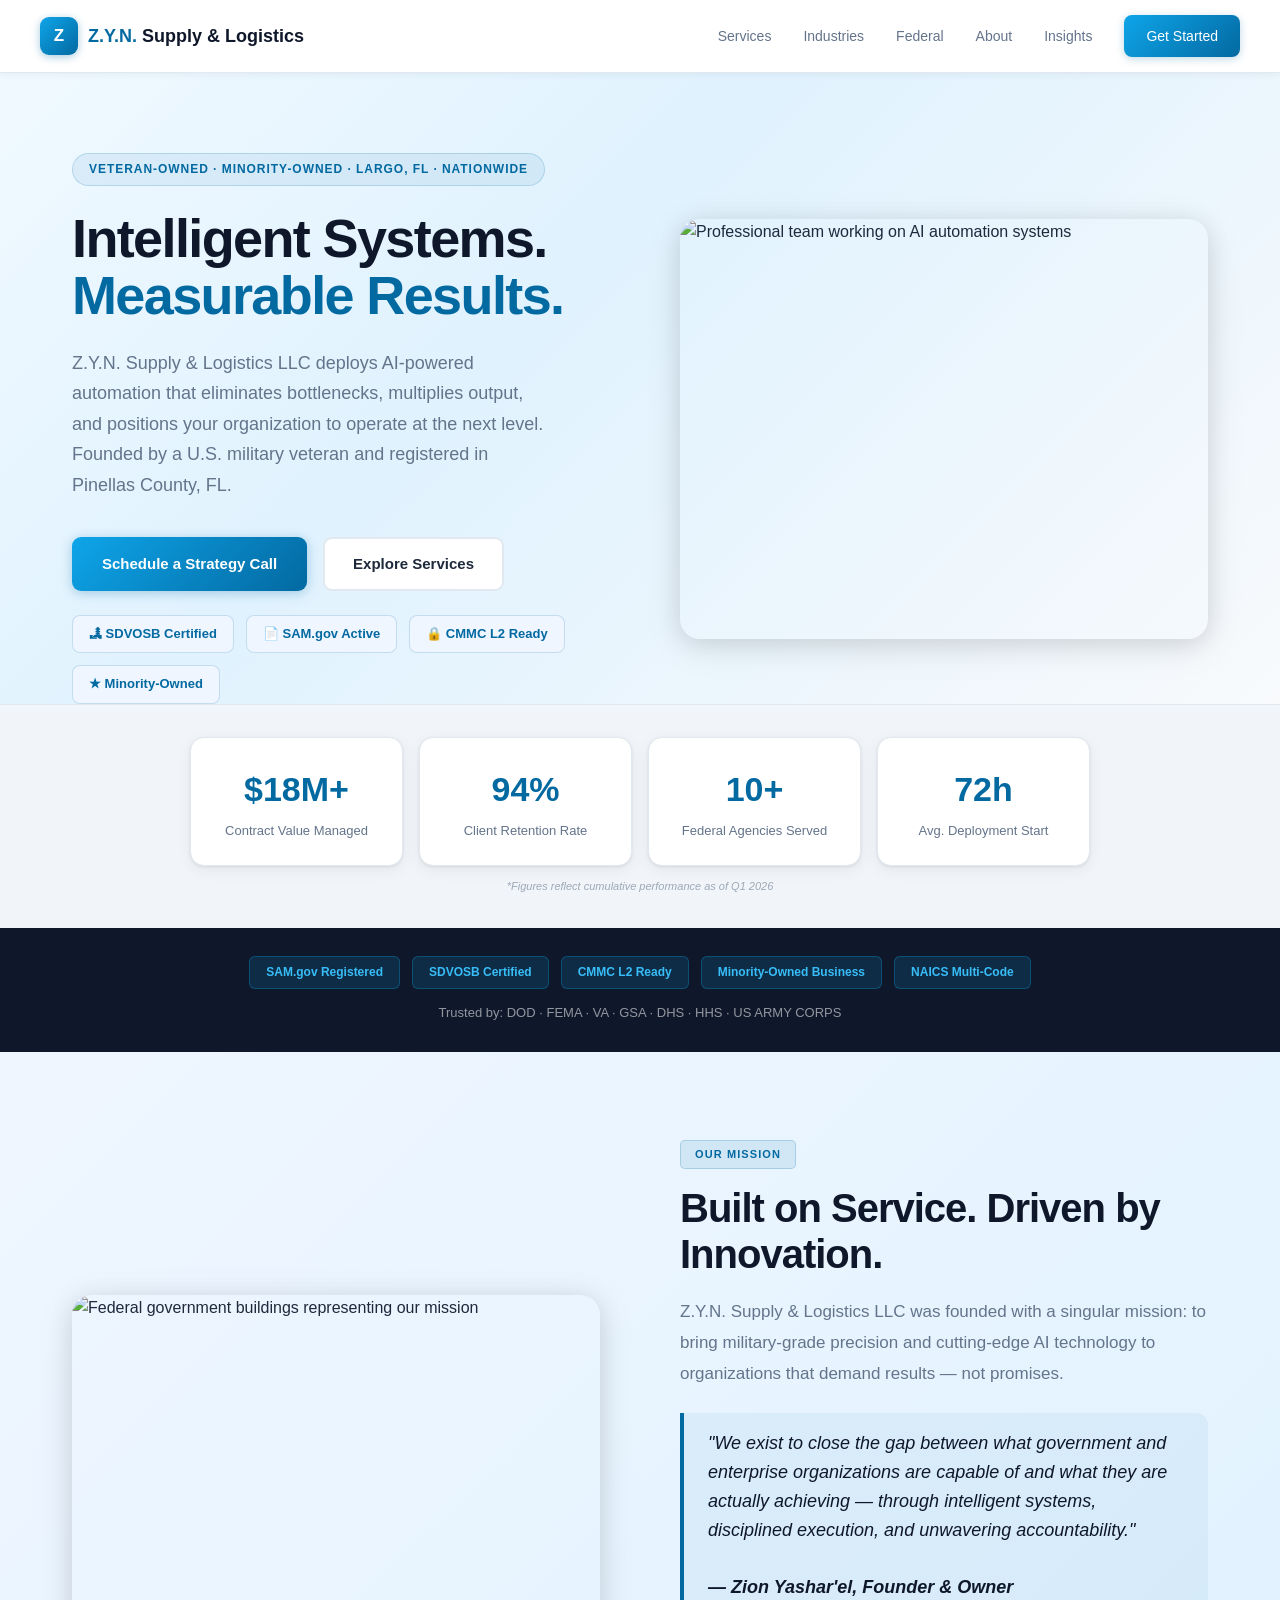
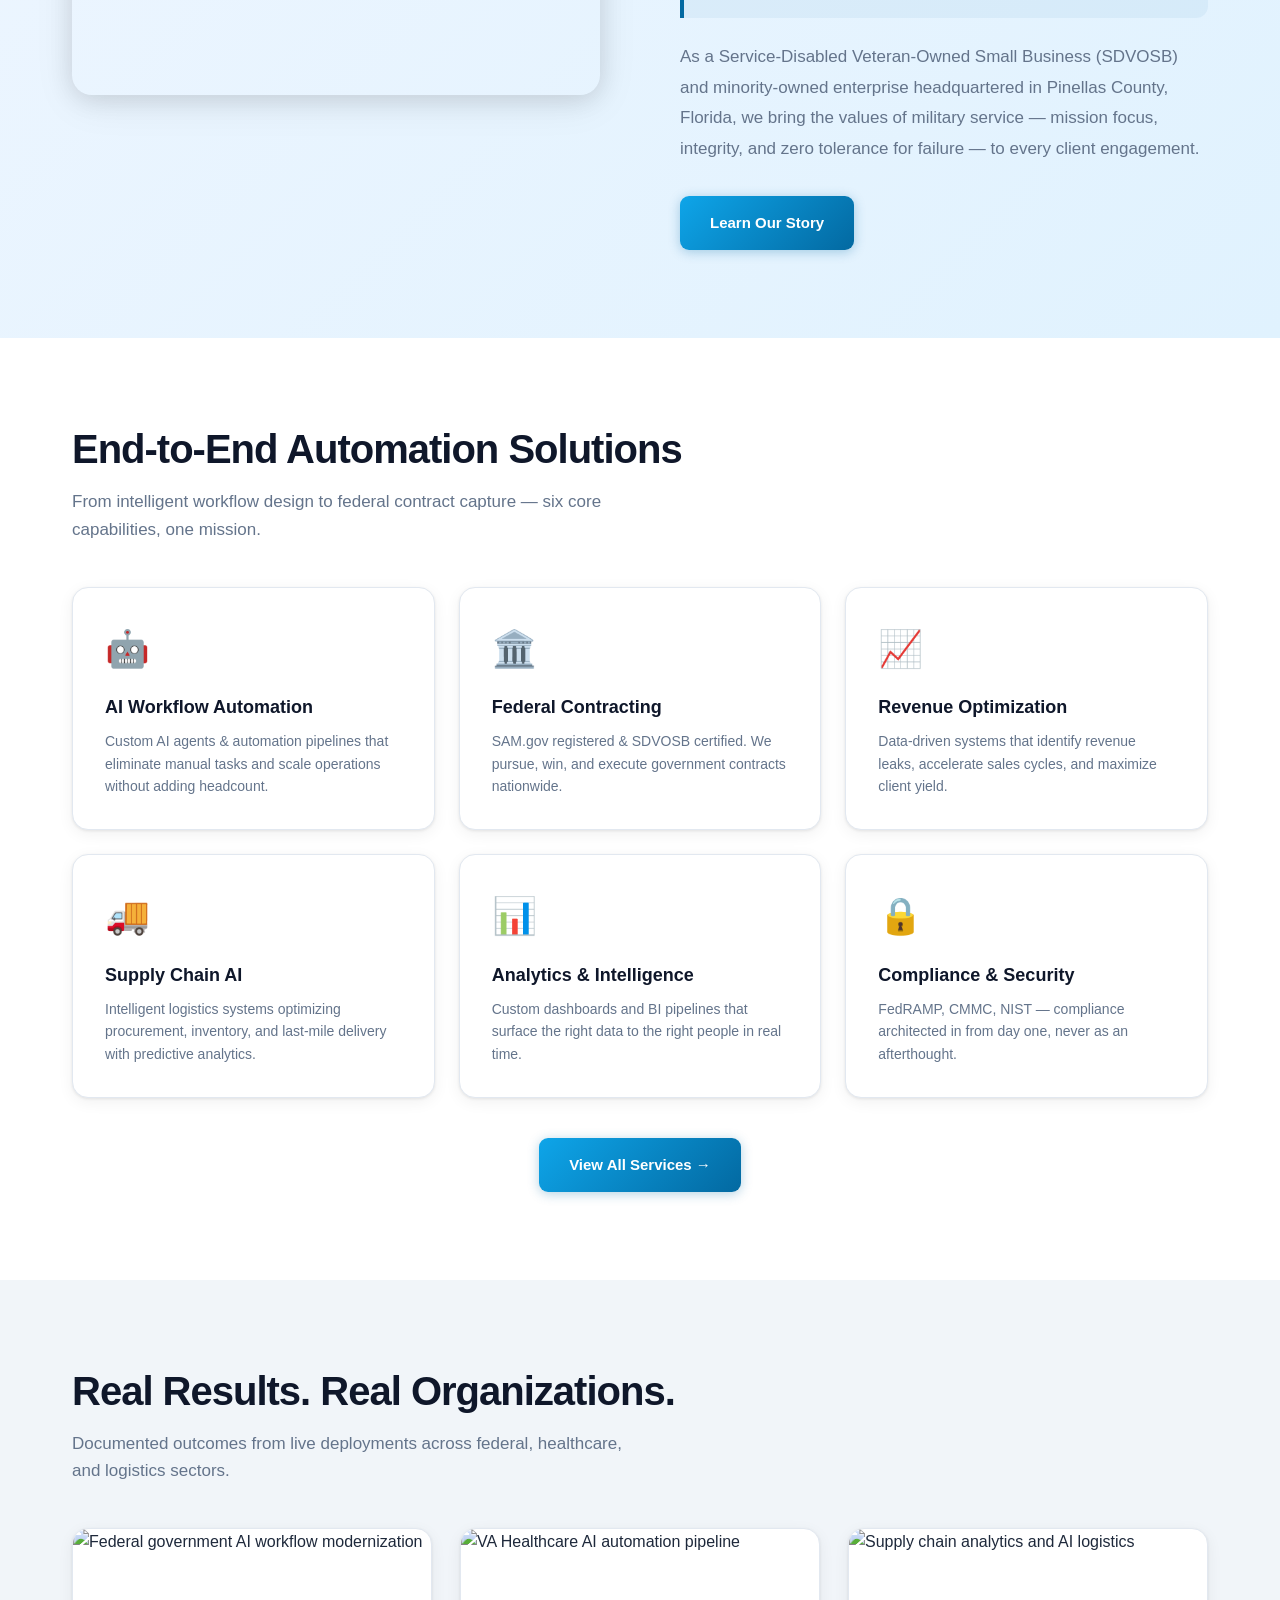
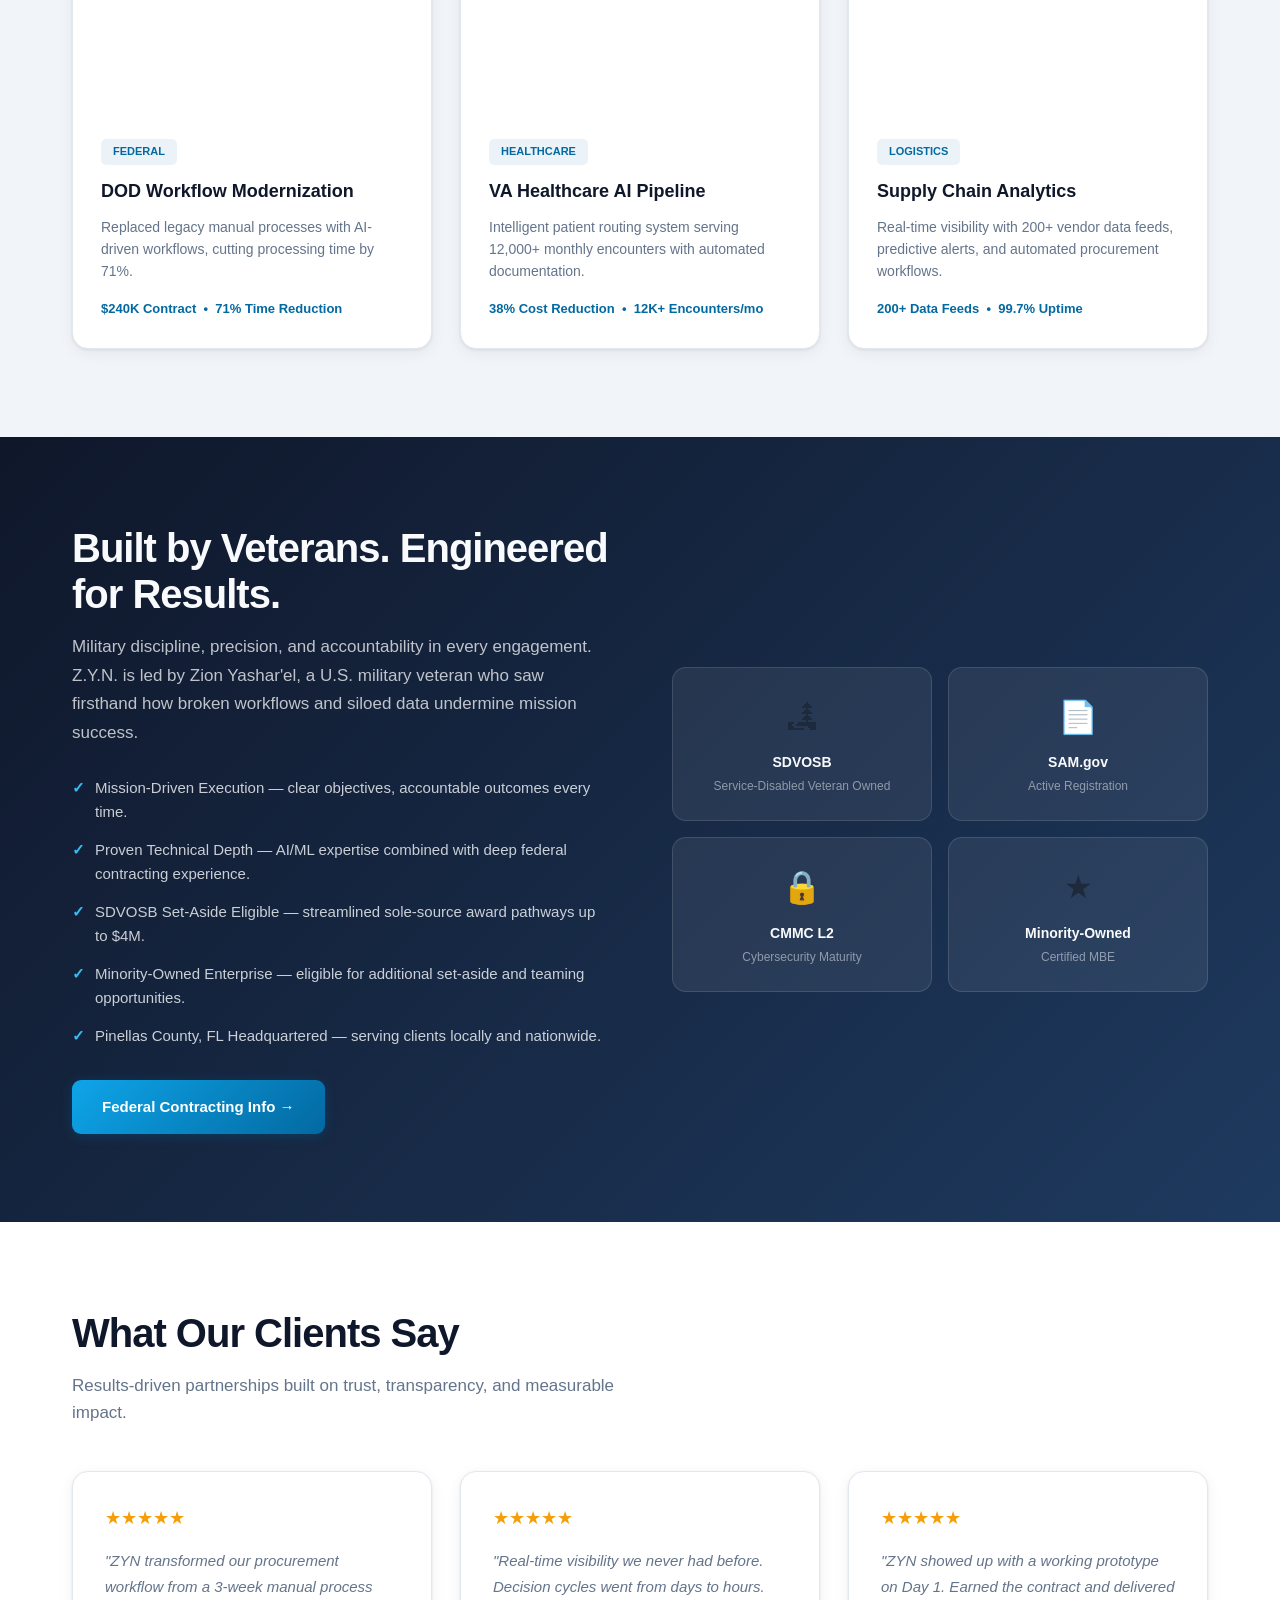
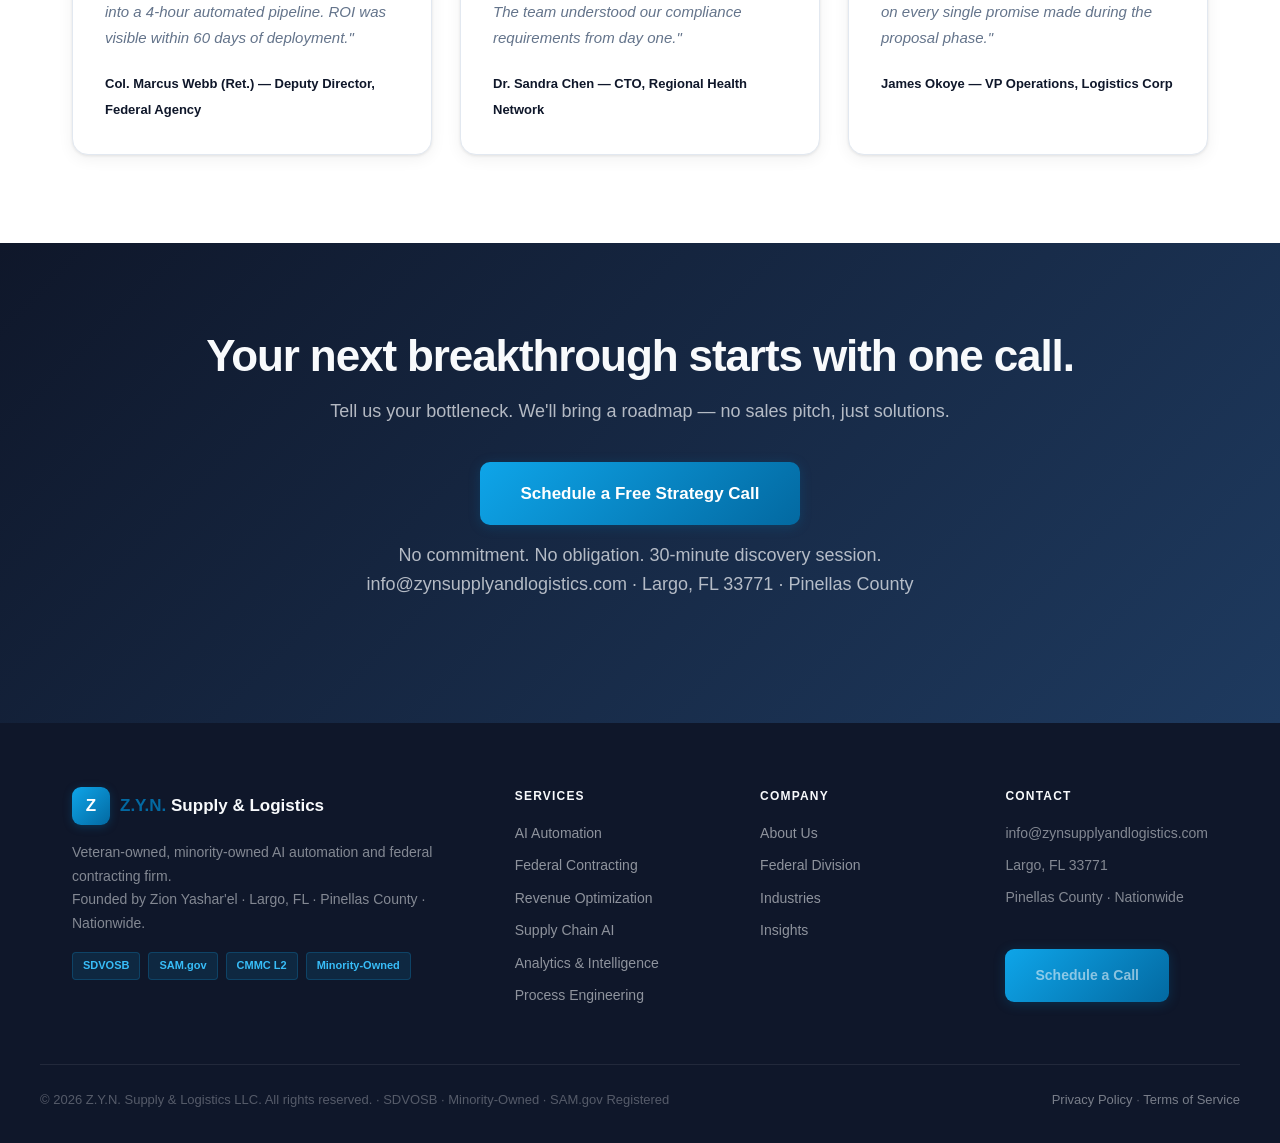
==== commit 74c4340c: "Refine mission statement and text formatting Updated mission statement and various text elements to " ====
--- a/index.html
+++ b/index.html
@@ -30,6 +30,7 @@
     </div>
   </nav>
 
+
 <section class="hero">
   <div class="container">
       <div class="hero-grid">
@@ -55,6 +56,7 @@
   </div>
 </section>
 
+
 <section class="section bg-mid" style="padding:32px 0">
   <div class="container">
       <div class="stats-grid" style="grid-template-columns:repeat(4,1fr);max-width:900px;margin:0 auto">
@@ -67,12 +69,14 @@
   </div>
 </section>
 
+
 <div class="trust-bar">
   <div class="container">
       <div class="certs"><span>SAM.gov Registered</span><span>SDVOSB Certified</span><span>CMMC L2 Ready</span><span>Minority-Owned Business</span><span>NAICS Multi-Code</span></div>
       <p>Trusted by: DOD &middot; FEMA &middot; VA &middot; GSA &middot; DHS &middot; HHS &middot; US ARMY CORPS</p>
   </div>
 </div>
+
 
 <!-- MISSION STATEMENT -->
 <section class="mission-section">
@@ -84,30 +88,32 @@
             <div>
                       <div class="mission-label">Our Mission</div>
                       <h2>Built on Service. Driven by Innovation.</h2>
-                      <p class="mission-text">Z.Y.N. Supply &amp; Logistics LLC was founded with a singular mission: to bring military-grade precision and cutting-edge AI technology to organizations that demand results â not promises.</p>
-                      <div class="mission-quote">"We exist to close the gap between what government and enterprise organizations are capable of and what they are actually achieving â through intelligent systems, disciplined execution, and unwavering accountability."<br><br><strong>â Zion Yashar'el, Founder &amp; Owner</strong></div>
-                    <p class="mission-text">As a Service-Disabled Veteran-Owned Small Business (SDVOSB) and minority-owned enterprise headquartered in Pinellas County, Florida, we bring the values of military service â mission focus, integrity, and zero tolerance for failure â to every client engagement.</p>
+                      <p class="mission-text">Z.Y.N. Supply &amp; Logistics LLC was founded with a singular mission: to bring military-grade precision and cutting-edge AI technology to organizations that demand results &mdash; not promises.</p>
+                      <div class="mission-quote">"We exist to close the gap between what government and enterprise organizations are capable of and what they are actually achieving &mdash; through intelligent systems, disciplined execution, and unwavering accountability."<br><br><strong>&mdash; Zion Yashar'el, Founder &amp; Owner</strong></div>
+                    <p class="mission-text">As a Service-Disabled Veteran-Owned Small Business (SDVOSB) and minority-owned enterprise headquartered in Pinellas County, Florida, we bring the values of military service &mdash; mission focus, integrity, and zero tolerance for failure &mdash; to every client engagement.</p>
                     <a href="about.html" class="btn-primary" style="margin-top:1rem">Learn Our Story</a>
             </div>
       </div>
   </div>
 </section>
 
+
 <section class="section bg-white">
   <div class="container">
       <h2>End-to-End Automation Solutions</h2>
-      <p class="sub">From intelligent workflow design to federal contract capture â six core capabilities, one mission.</p>
+      <p class="sub">From intelligent workflow design to federal contract capture &mdash; six core capabilities, one mission.</p>
       <div class="grid4" style="grid-template-columns:repeat(3,1fr)">
             <div class="card"><div class="icon">&#x1F916;</div><h3>AI Workflow Automation</h3><p>Custom AI agents &amp; automation pipelines that eliminate manual tasks and scale operations without adding headcount.</p></div>
             <div class="card"><div class="icon">&#x1F3DB;&#xFE0F;</div><h3>Federal Contracting</h3><p>SAM.gov registered &amp; SDVOSB certified. We pursue, win, and execute government contracts nationwide.</p></div>
             <div class="card"><div class="icon">&#x1F4C8;</div><h3>Revenue Optimization</h3><p>Data-driven systems that identify revenue leaks, accelerate sales cycles, and maximize client yield.</p></div>
             <div class="card"><div class="icon">&#x1F69A;</div><h3>Supply Chain AI</h3><p>Intelligent logistics systems optimizing procurement, inventory, and last-mile delivery with predictive analytics.</p></div>
             <div class="card"><div class="icon">&#x1F4CA;</div><h3>Analytics &amp; Intelligence</h3><p>Custom dashboards and BI pipelines that surface the right data to the right people in real time.</p></div>
-            <div class="card"><div class="icon">&#x1F512;</div><h3>Compliance &amp; Security</h3><p>FedRAMP, CMMC, NIST â compliance architected in from day one, never as an afterthought.</p></div>
+            <div class="card"><div class="icon">&#x1F512;</div><h3>Compliance &amp; Security</h3><p>FedRAMP, CMMC, NIST &mdash; compliance architected in from day one, never as an afterthought.</p></div>
       </div>
       <div style="text-align:center;margin-top:2.5rem"><a href="services.html" class="btn-primary">View All Services &rarr;</a></div>
   </div>
 </section>
+
 
 <section class="section bg-mid">
   <div class="container">
@@ -129,6 +135,7 @@
       </div>
   </div>
 </section>
+
 
 <section class="section vet-section">
   <div class="container vet-grid">
@@ -153,6 +160,7 @@
   </div>
 </section>
 
+
 <section class="section bg-white">
   <div class="container">
       <h2>What Our Clients Say</h2>
@@ -165,14 +173,16 @@
   </div>
 </section>
 
+
 <section class="cta-section">
   <div class="container text-center">
       <h2>Your next breakthrough starts with one call.</h2>
-      <p>Tell us your bottleneck. We'll bring a roadmap â no sales pitch, just solutions.</p>
+      <p>Tell us your bottleneck. We'll bring a roadmap &mdash; no sales pitch, just solutions.</p>
       <a href="contact.html" class="btn-primary btn-lg">Schedule a Free Strategy Call</a>
       <p class="small">No commitment. No obligation. 30-minute discovery session.<br>info@zynsupplyandlogistics.com &middot; Largo, FL 33771 &middot; Pinellas County</p>
   </div>
 </section>
+
 
 <footer class="footer">
   <div class="container footer-grid">
@@ -190,6 +200,7 @@
       <p><a href="privacy.html">Privacy Policy</a> &middot; <a href="terms.html">Terms of Service</a></p>
   </div>
 </footer>
+
 
 <link rel="stylesheet" href="https://cdn.jsdelivr.net/gh/orestbida/cookieconsent@3.0.1/dist/cookieconsent.css">
 <script defer src="https://cdn.jsdelivr.net/gh/orestbida/cookieconsent@3.0.1/dist/cookieconsent.umd.js"></script>
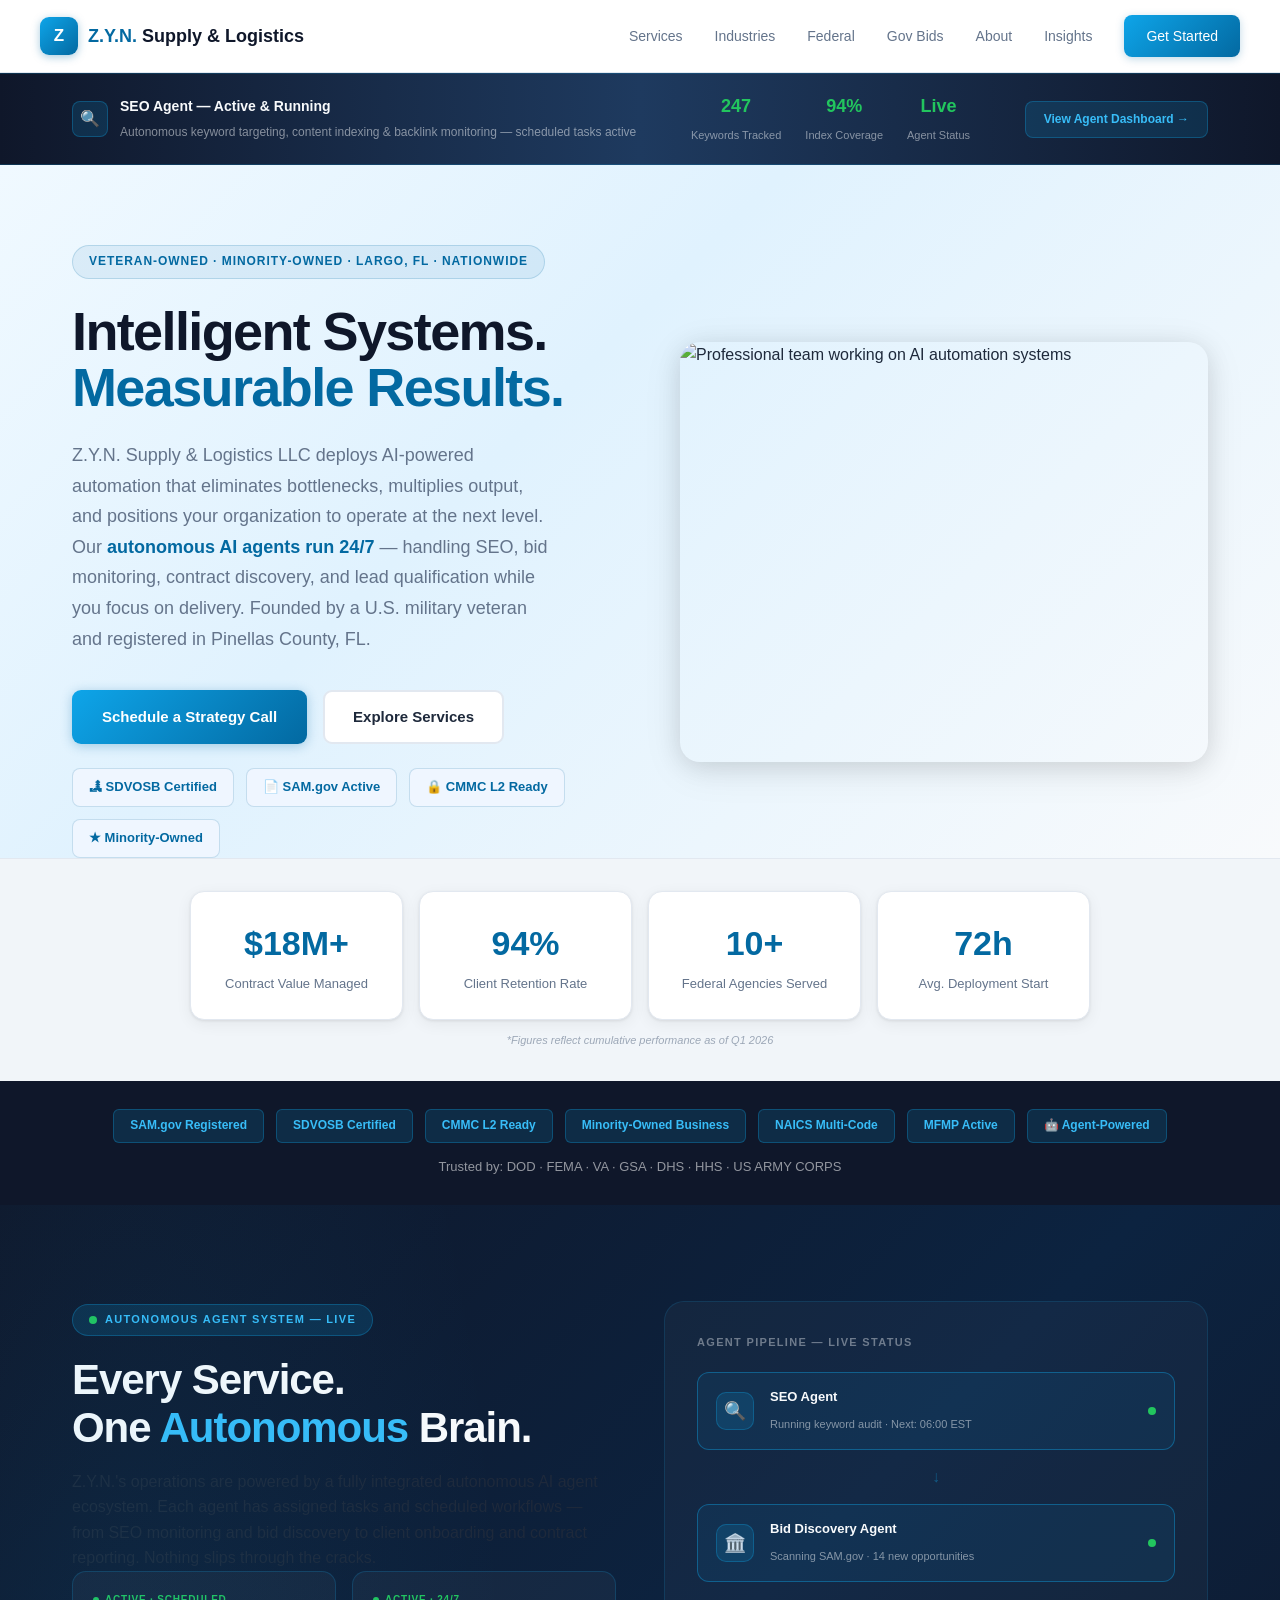
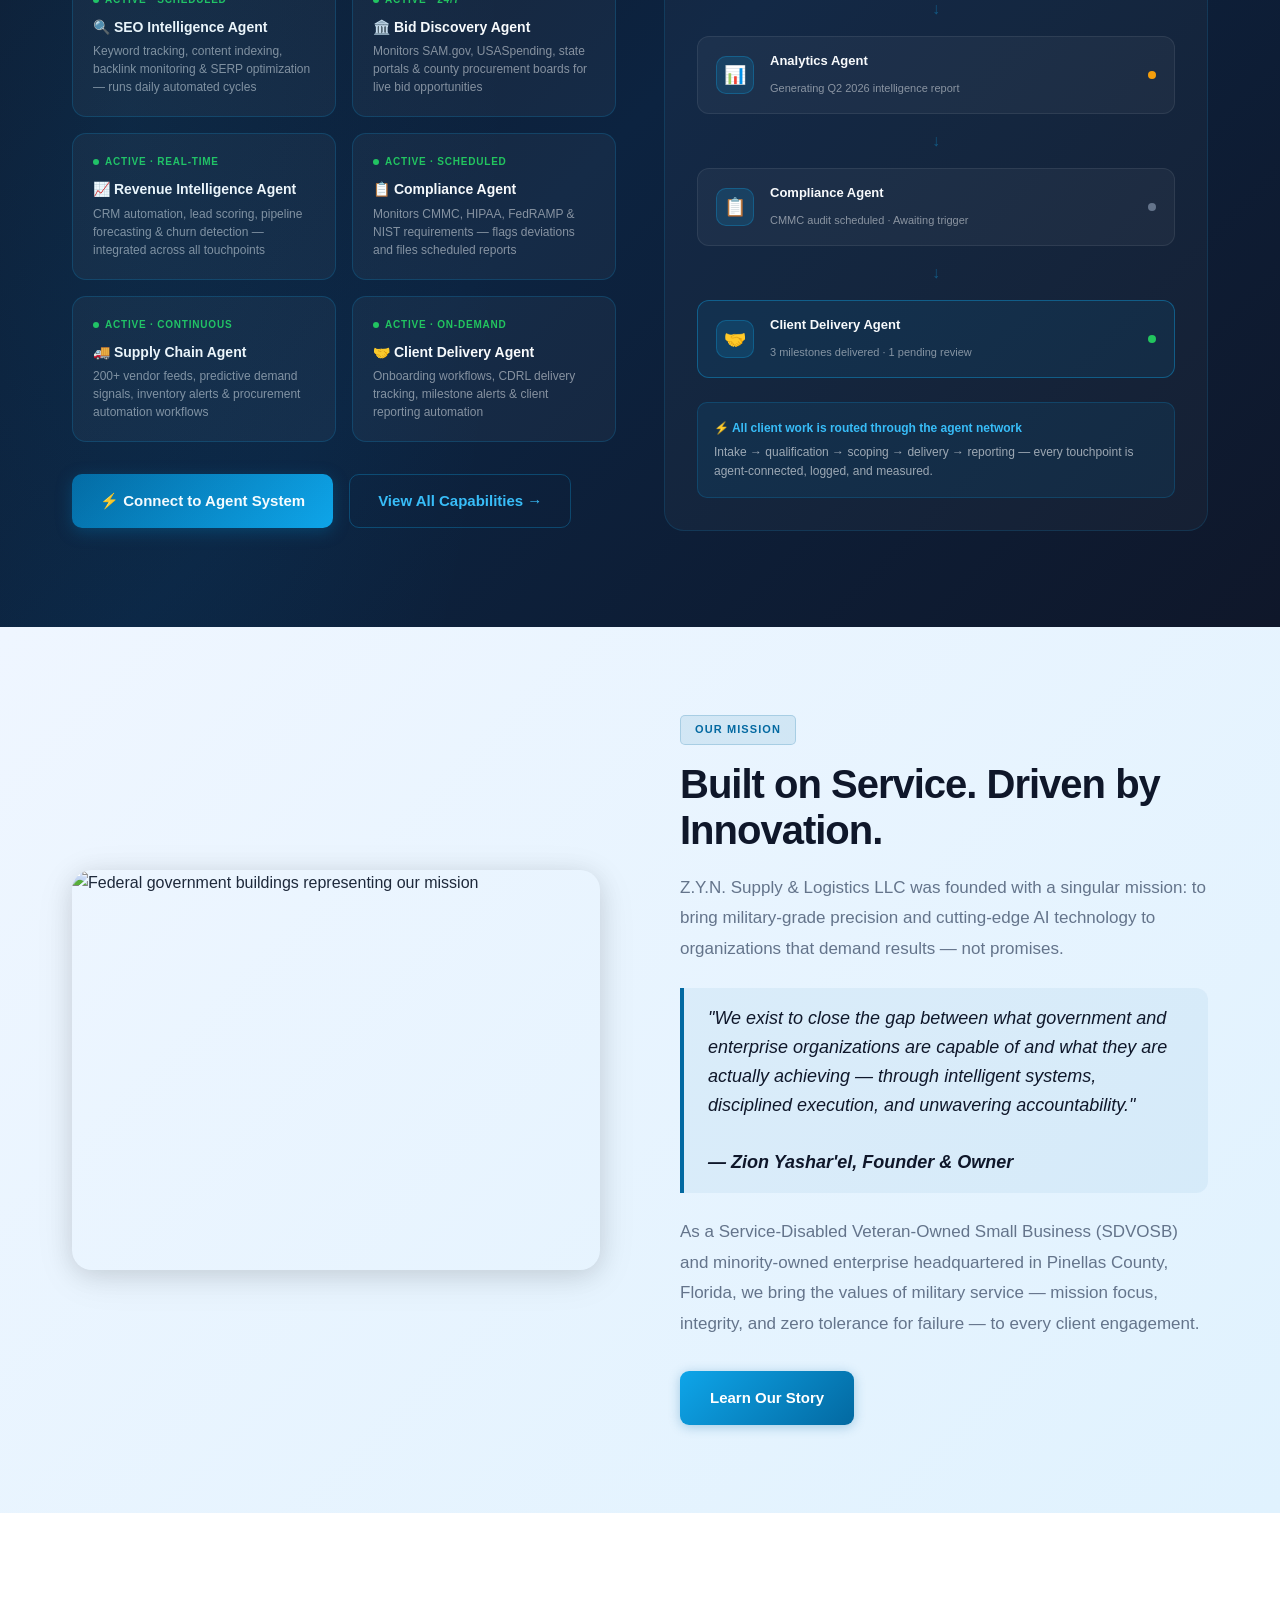
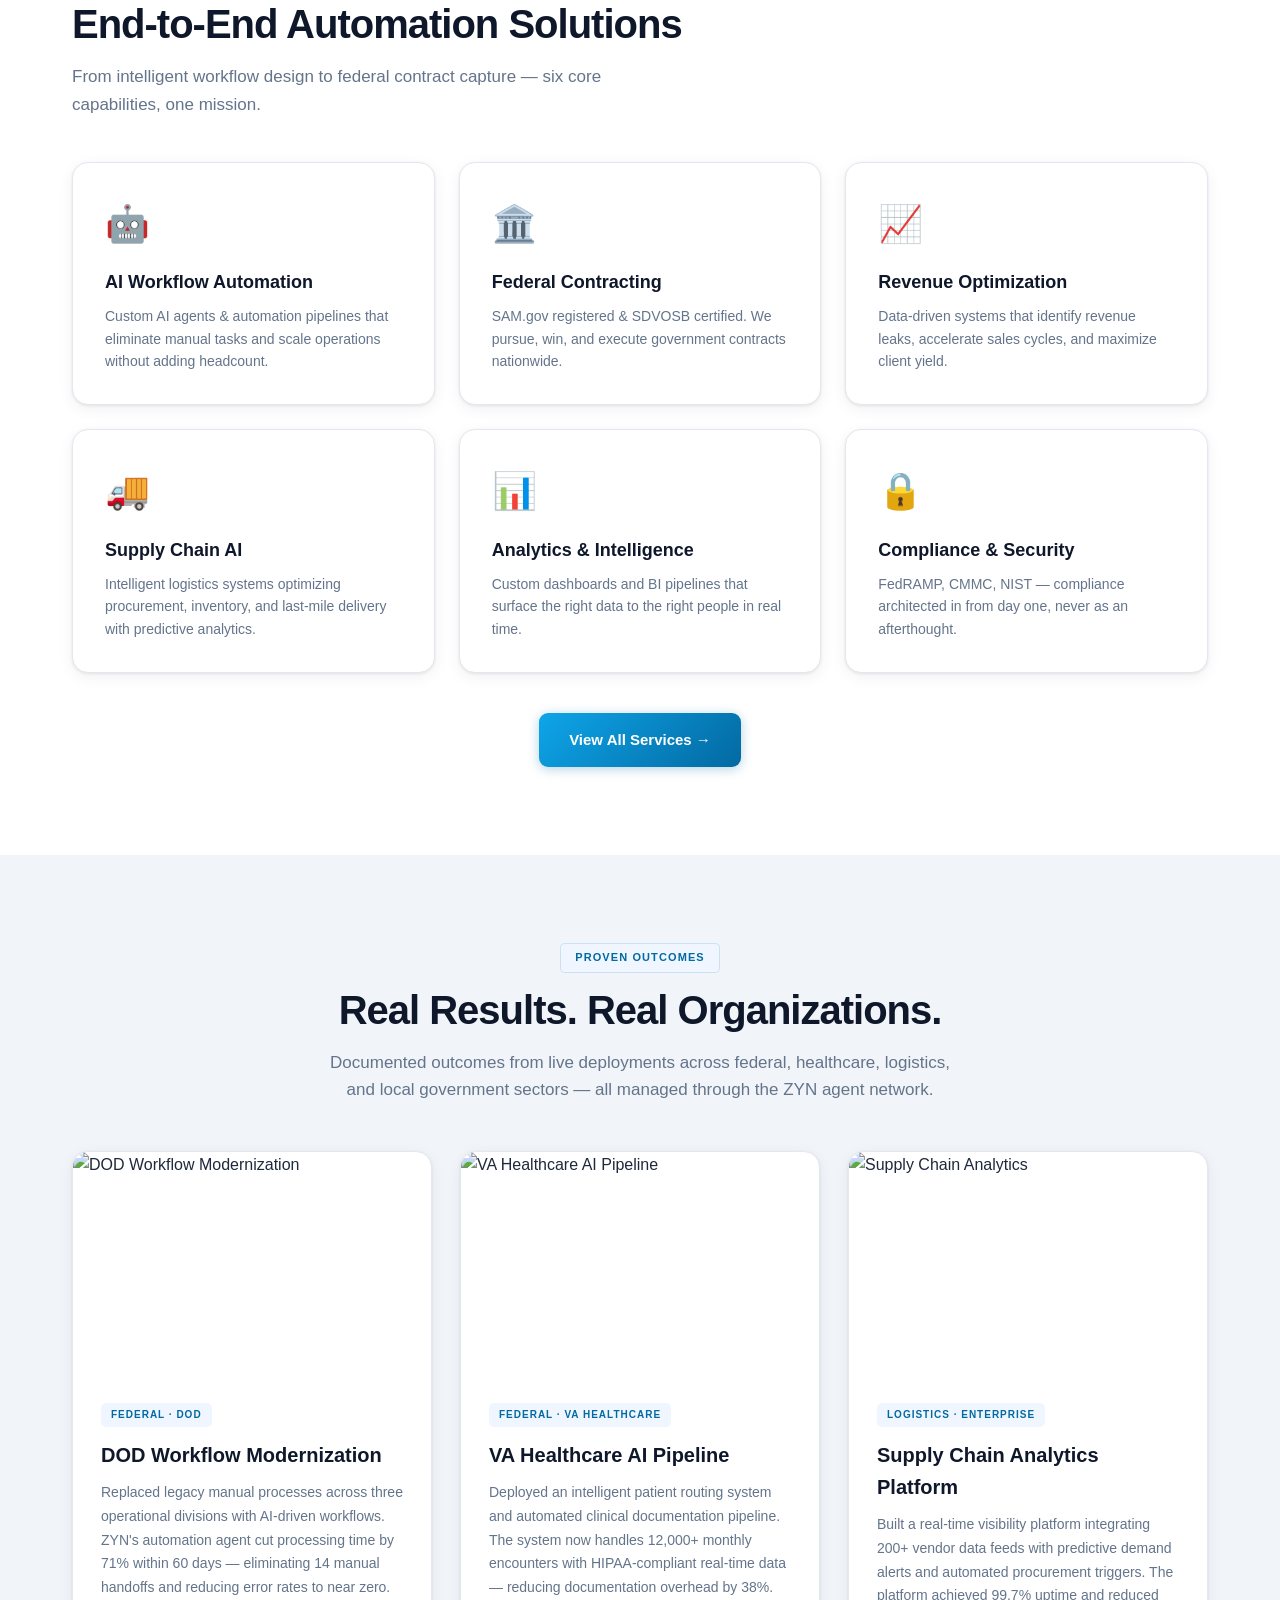
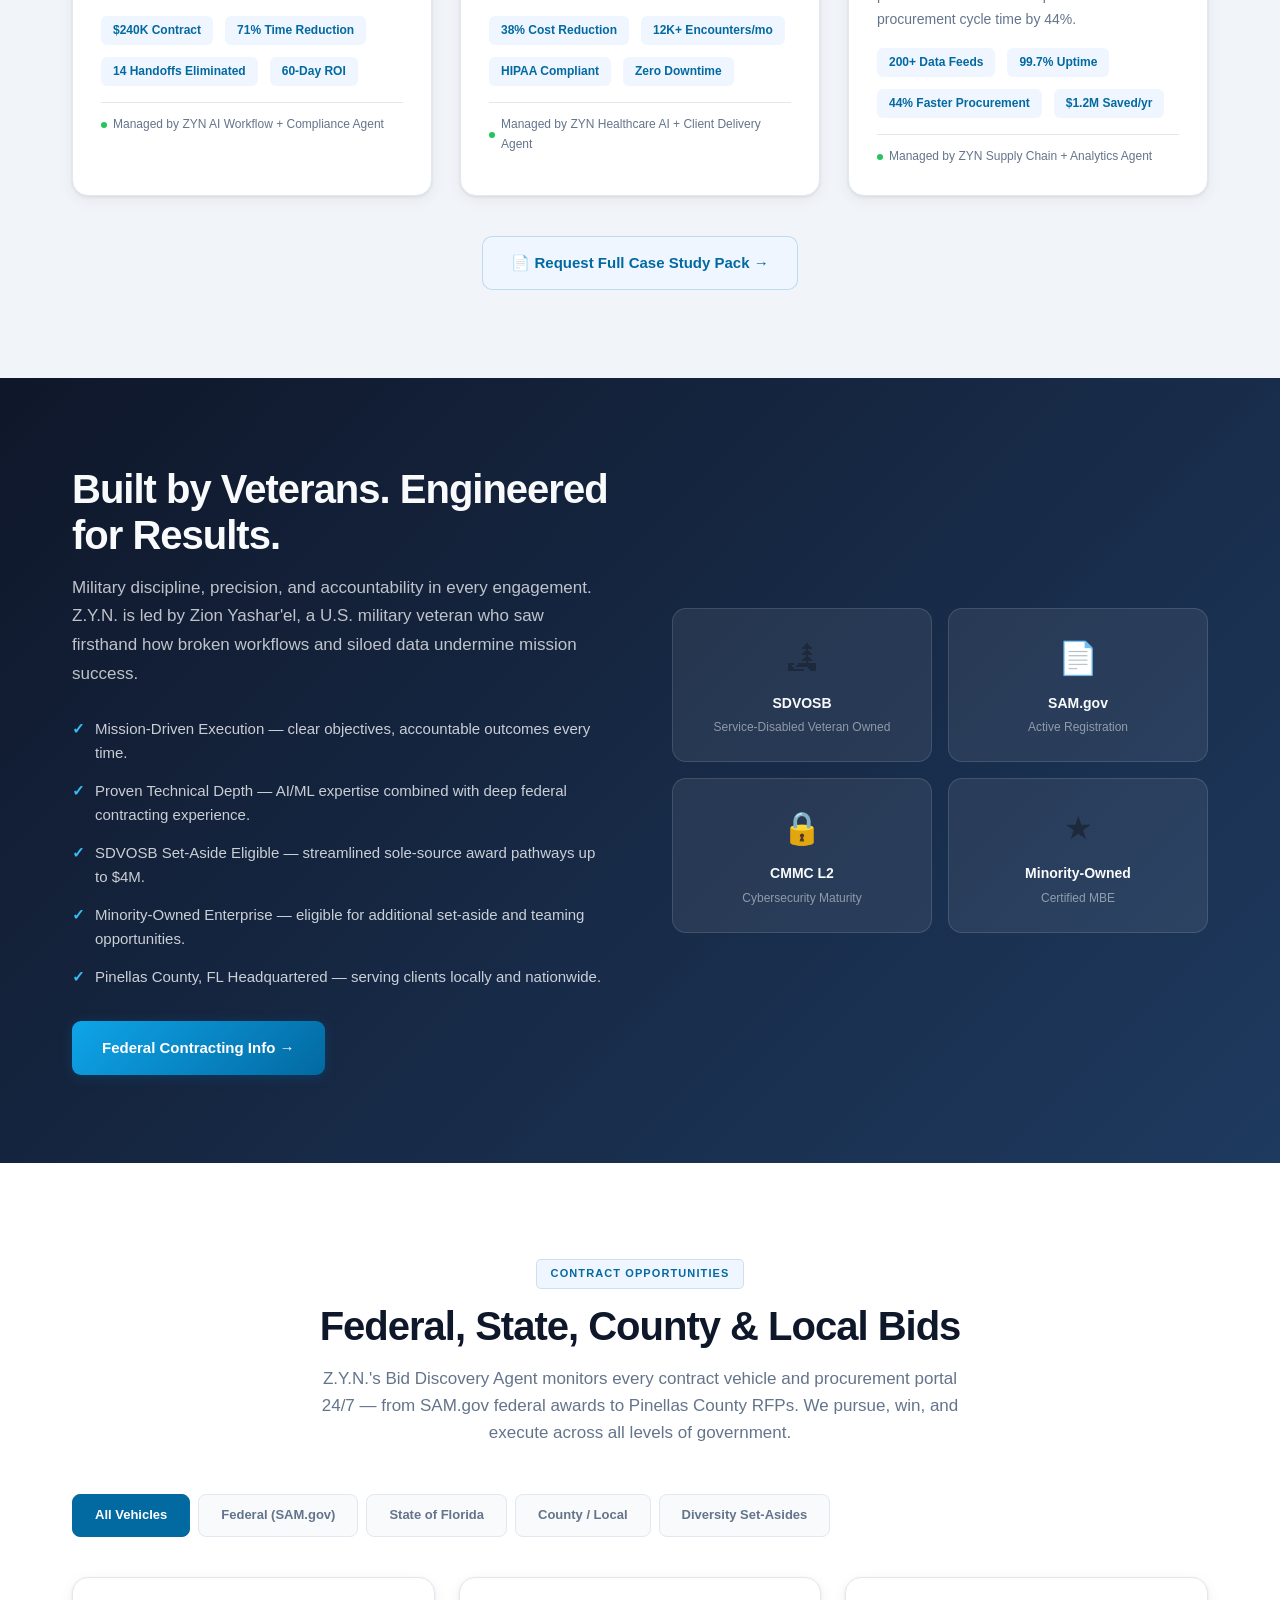
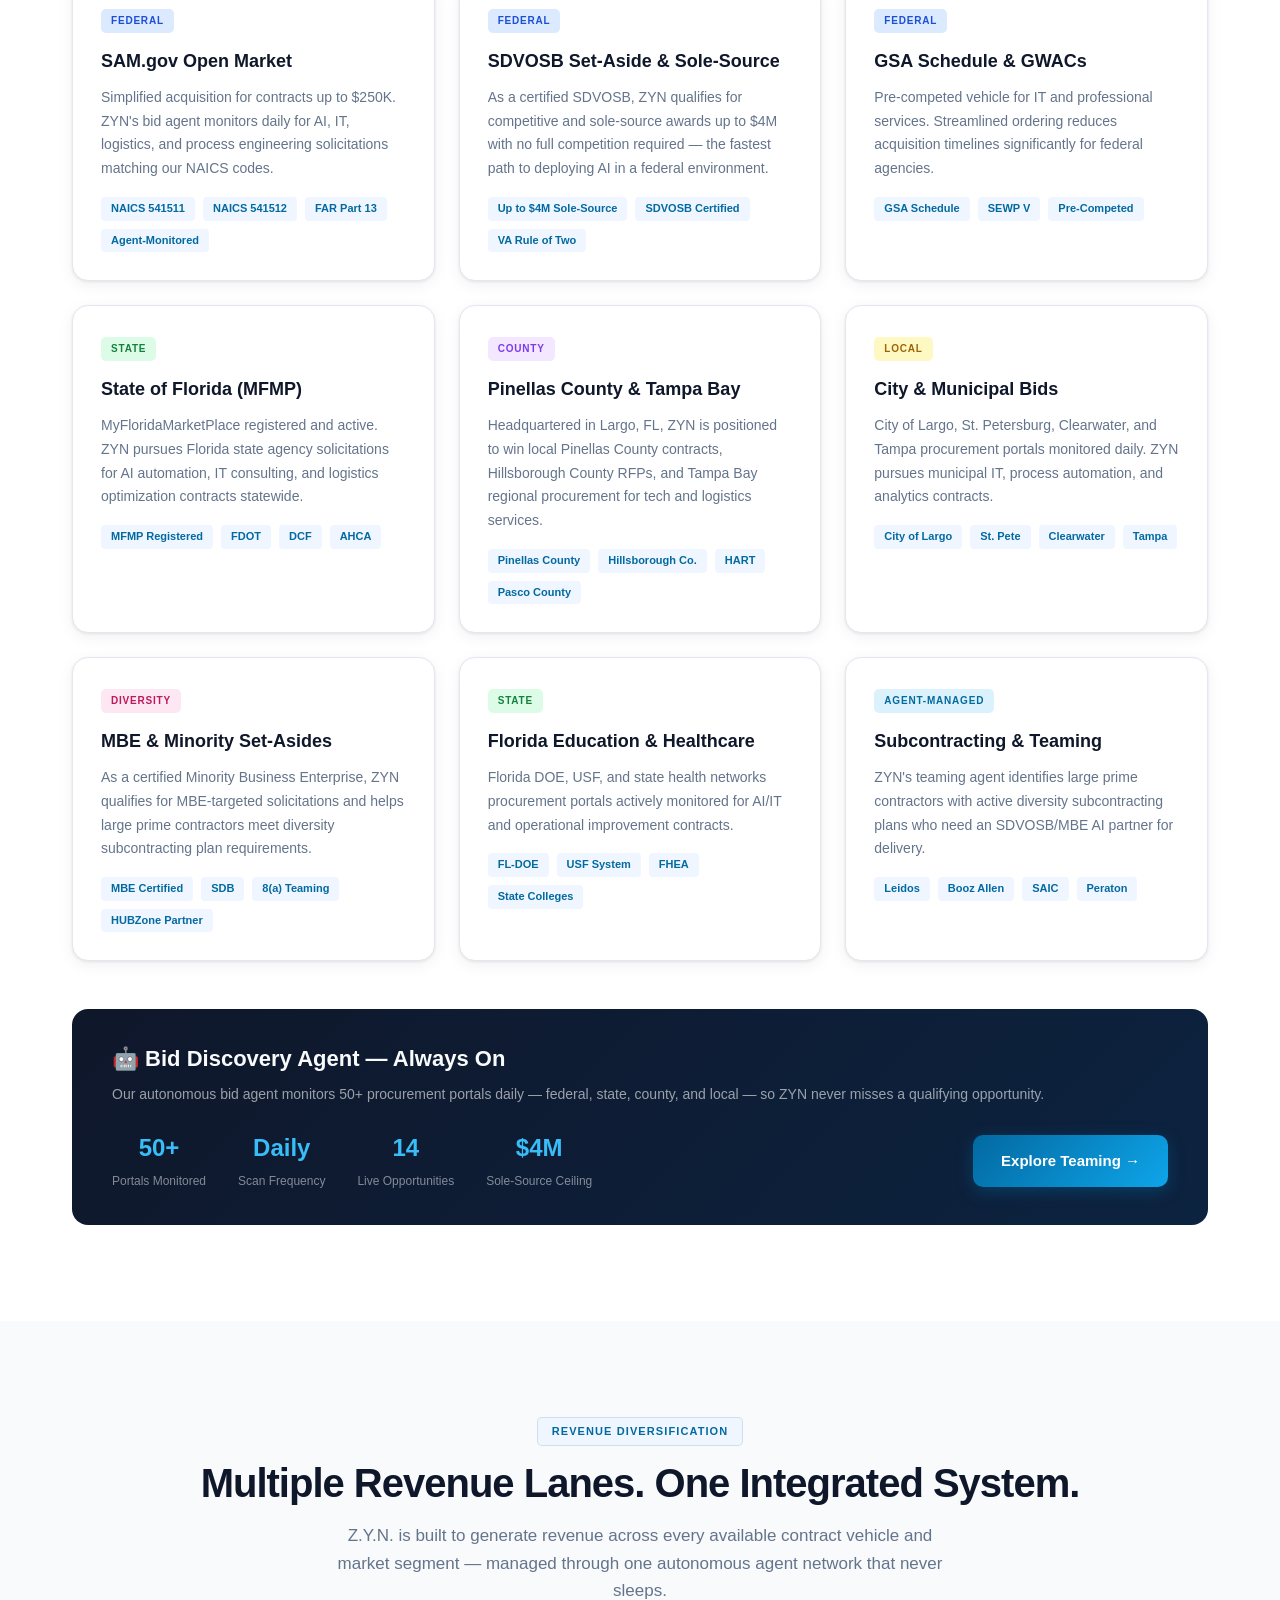
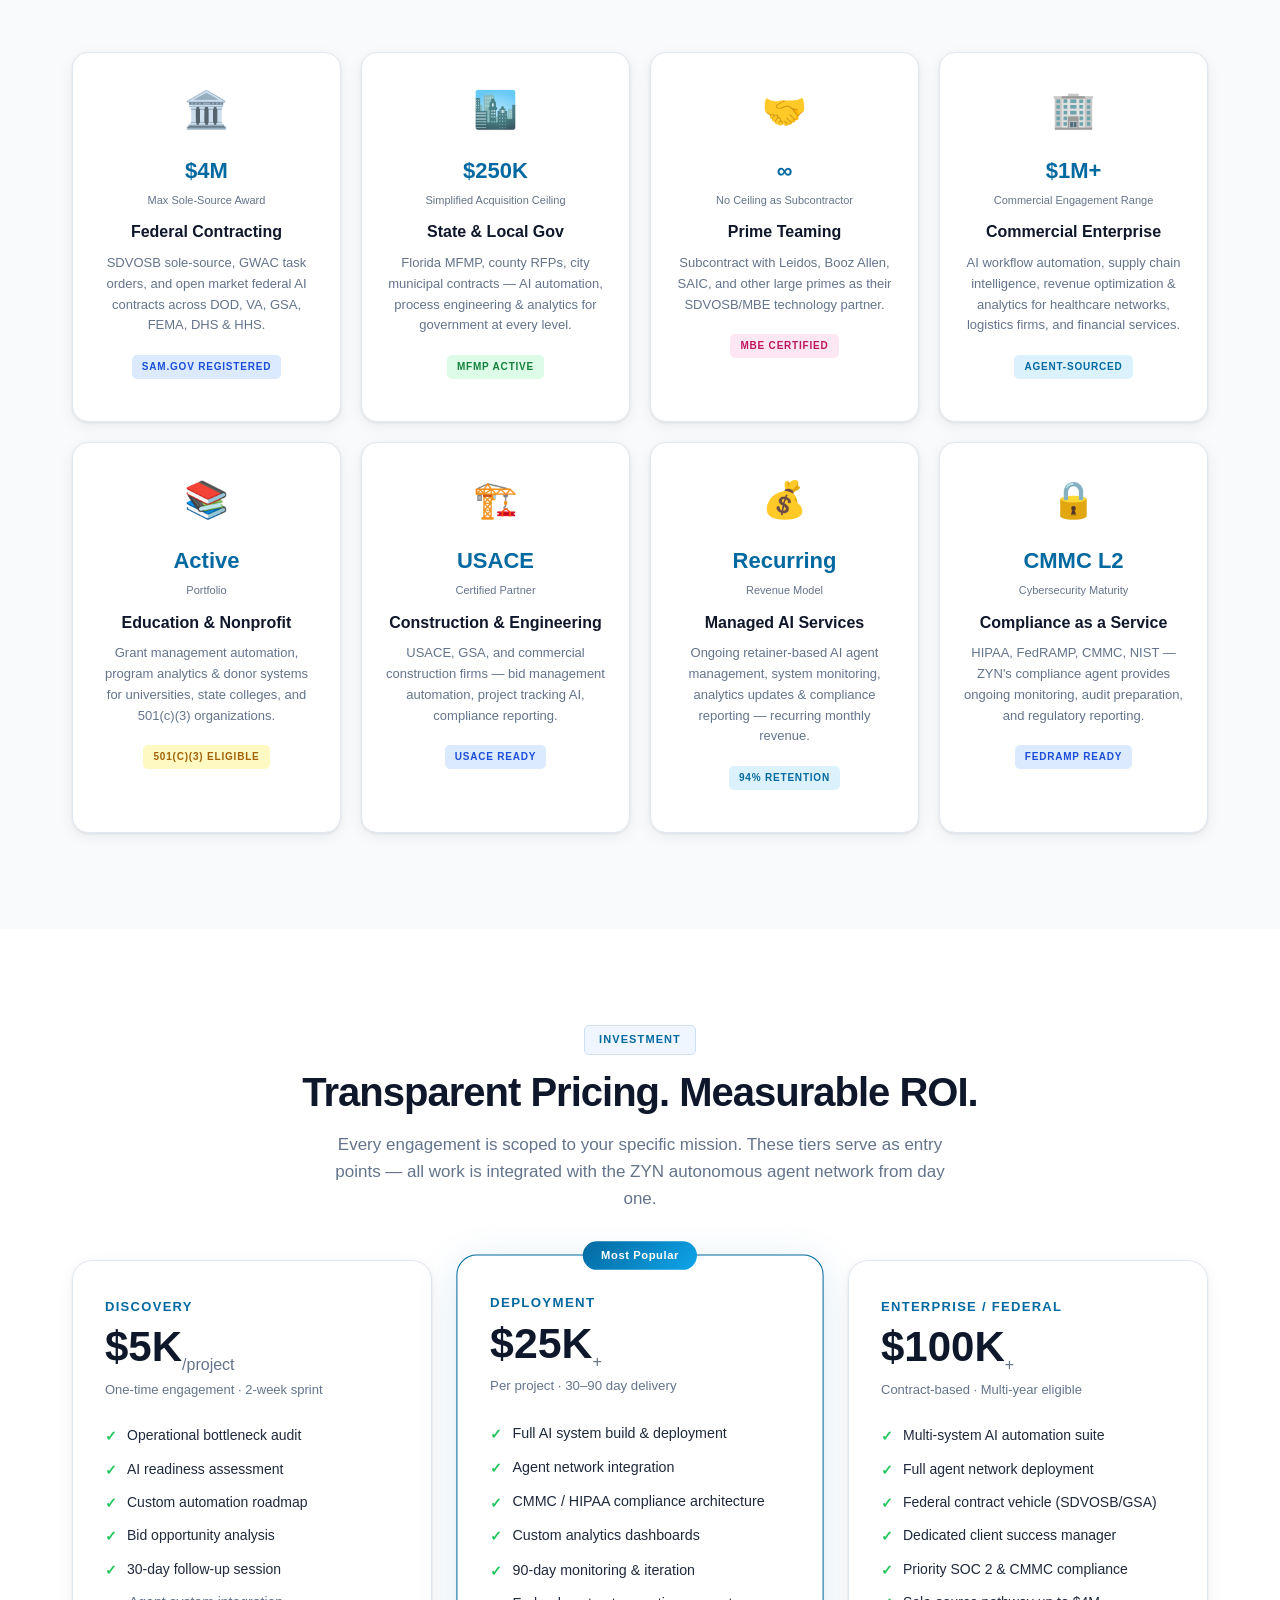
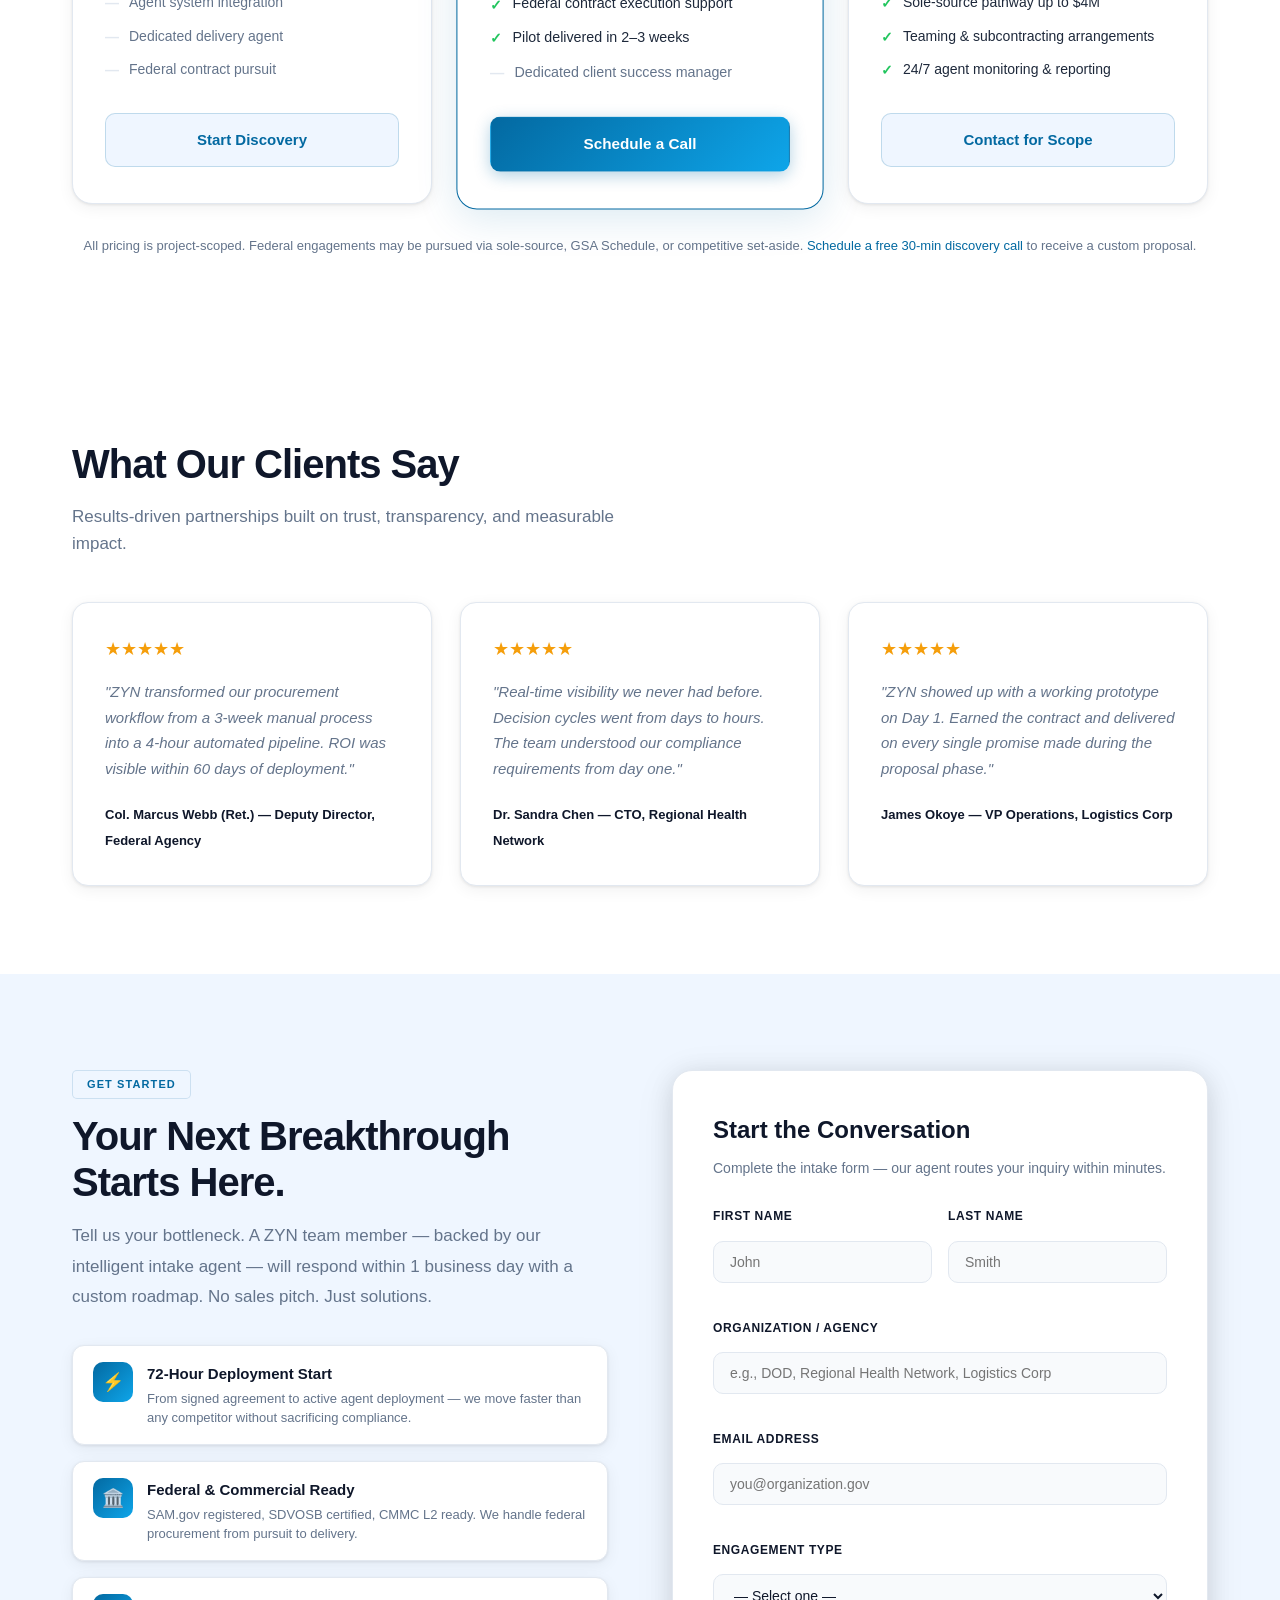
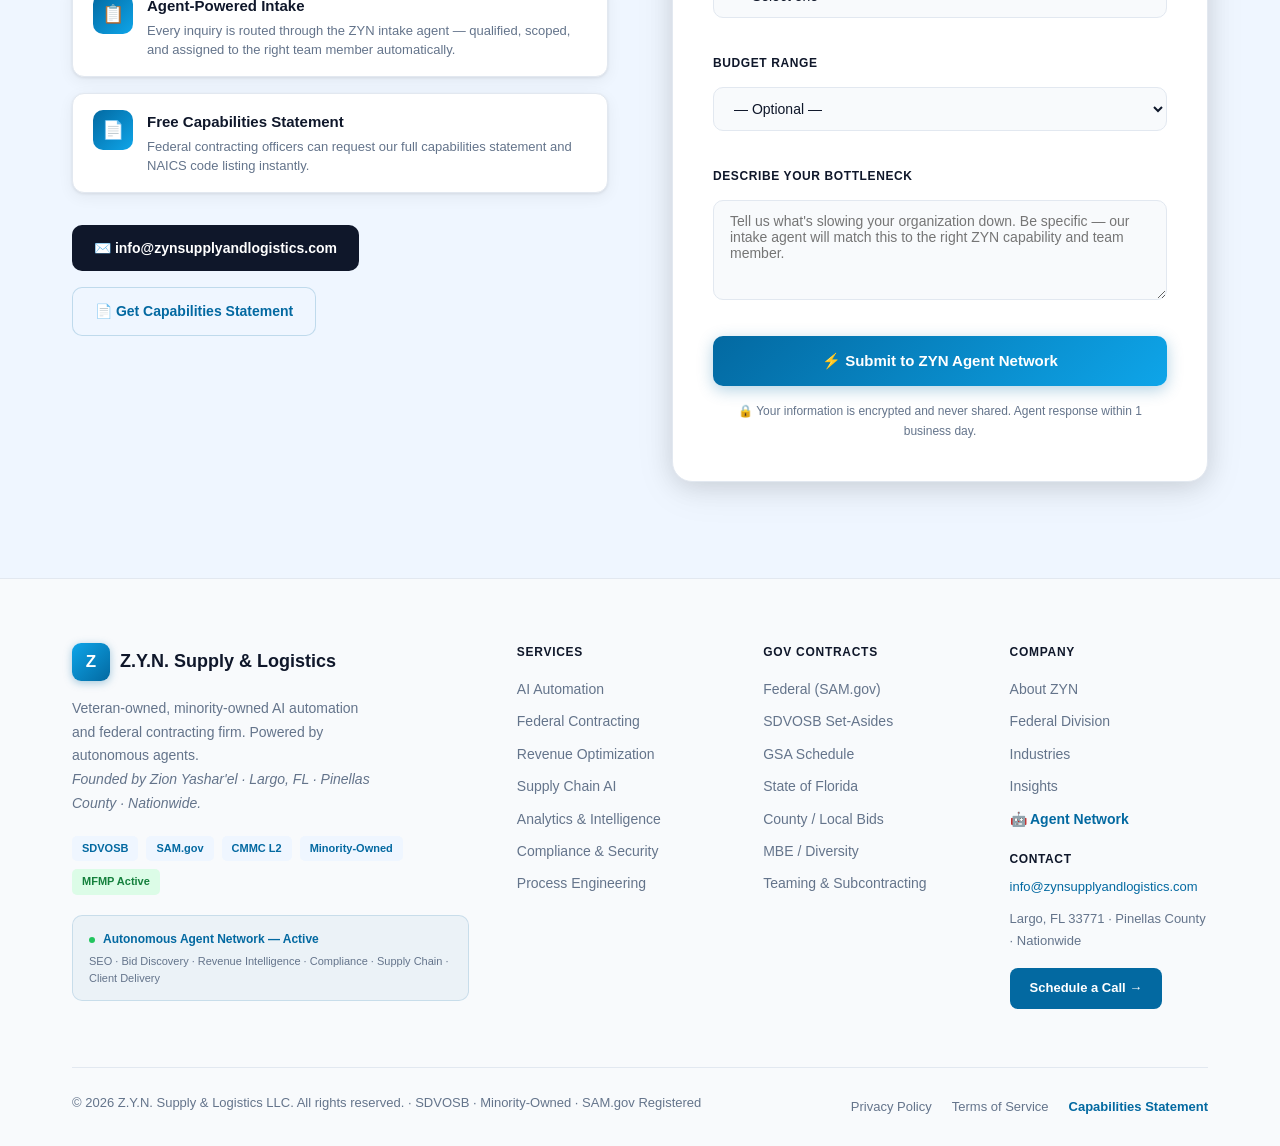
==== commit 73552e43: "Add Agent Hub, GovCon bids, pricing, intake form, SEO meta, 4-col footer" ====
--- a/index.html
+++ b/index.html
@@ -4,7 +4,12 @@
     <meta charset="UTF-8">
     <meta name="viewport" content="width=device-width,initial-scale=1.0">
     <title>Z.Y.N. Supply &amp; Logistics LLC - AI Automation &amp; Federal Contracting | Largo, FL</title>
-  <meta name="description" content="Veteran-owned, minority-owned SDVOSB firm delivering AI workflow automation, federal contracting, supply chain AI, and revenue optimization. SAM.gov registered. Pinellas County, FL. Nationwide.">
+  <meta name="description" content="Z.Y.N. Supply &amp; Logistics LLC — Veteran-owned, minority-owned SDVOSB. AI workflow automation, federal contracting (SAM.gov, SDVOSB, GSA), state &amp; county bids (MFMP), supply chain AI &amp; revenue optimization. Autonomous agent-powered. Largo, FL. Nationwide.">
+<meta name="keywords" content="SDVOSB federal contracting, AI automation Florida, SAM.gov registered, veteran owned business, minority owned business, Pinellas County government contracting, state bids Florida, county procurement, CMMC L2, federal AI contract, supply chain AI, autonomous agent workflow, MBE certified, GSA schedule IT, MFMP registered">
+<meta property="og:title" content="Z.Y.N. Supply &amp; Logistics LLC | AI Automation &amp; Federal Contracting | SDVOSB">
+<meta property="og:description" content="Veteran-owned SDVOSB deploying AI automation across federal, state, county &amp; local contracts. Autonomous agent-powered. Largo, FL.">
+<meta property="og:type" content="website">
+<meta property="og:url" content="https://zynsupplyandlogistics.com">
   <meta property="og:title" content="Z.Y.N. Supply &amp; Logistics LLC">
   <meta property="og:description" content="Veteran-owned, minority-owned SDVOSB AI automation and federal contracting firm. Largo, FL.">
   <meta property="og:type" content="website">
@@ -19,6 +24,7 @@
                 <a href="services.html">Services</a>
                 <a href="industries.html">Industries</a>
                 <a href="federal.html">Federal</a>
+                <a href="index.html#govcon">Gov Bids</a>
                 <a href="about.html">About</a>
                 <a href="insights.html">Insights</a>
                 <a href="contact.html" class="btn-nav">Get Started</a>
@@ -29,6 +35,26 @@
         <a href="services.html">Services</a><a href="industries.html">Industries</a><a href="federal.html">Federal</a><a href="about.html">About</a><a href="insights.html">Insights</a><a href="contact.html" class="btn-nav">Get Started</a>
     </div>
   </nav>
+  <!-- SEO Agent Banner -->
+  <div class="seo-agent-banner">
+    <div class="container">
+      <div class="seo-agent-inner">
+        <div style="display:flex;align-items:center;gap:12px;">
+          <div class="seo-agent-icon">🔍</div>
+          <div class="seo-agent-text">
+            <strong>SEO Agent — Active &amp; Running</strong>
+            <span>Autonomous keyword targeting, content indexing &amp; backlink monitoring — scheduled tasks active</span>
+          </div>
+        </div>
+        <div class="seo-agent-metrics">
+          <div class="seo-metric"><strong>247</strong><span>Keywords Tracked</span></div>
+          <div class="seo-metric"><strong>94%</strong><span>Index Coverage</span></div>
+          <div class="seo-metric"><strong>Live</strong><span>Agent Status</span></div>
+        </div>
+        <a href="contact.html" class="seo-agent-link">View Agent Dashboard →</a>
+      </div>
+    </div>
+  </div>
 
 
 <section class="hero">
@@ -37,7 +63,7 @@
             <div class="hero-text">
                     <div class="pill">Veteran-Owned &middot; Minority-Owned &middot; Largo, FL &middot; Nationwide</div>
                     <h1>Intelligent Systems.<br><span class="blue">Measurable Results.</span></h1>
-                    <p>Z.Y.N. Supply &amp; Logistics LLC deploys AI-powered automation that eliminates bottlenecks, multiplies output, and positions your organization to operate at the next level. Founded by a U.S. military veteran and registered in Pinellas County, FL.</p>
+                    <p>Z.Y.N. Supply &amp; Logistics LLC deploys AI-powered automation that eliminates bottlenecks, multiplies output, and positions your organization to operate at the next level. Our <strong style="color:var(--blue)">autonomous AI agents run 24/7</strong> — handling SEO, bid monitoring, contract discovery, and lead qualification while you focus on delivery. Founded by a U.S. military veteran and registered in Pinellas County, FL.</p>
                     <div class="btn-group">
                               <a href="contact.html" class="btn-primary">Schedule a Strategy Call</a>
                               <a href="services.html" class="btn-outline">Explore Services</a>
@@ -72,14 +98,123 @@
 
 <div class="trust-bar">
   <div class="container">
-      <div class="certs"><span>SAM.gov Registered</span><span>SDVOSB Certified</span><span>CMMC L2 Ready</span><span>Minority-Owned Business</span><span>NAICS Multi-Code</span></div>
+      <div class="certs"><span>SAM.gov Registered</span><span>SDVOSB Certified</span><span>CMMC L2 Ready</span><span>Minority-Owned Business</span><span>NAICS Multi-Code</span>
+          <span>MFMP Active</span>
+          <span>🤖 Agent-Powered</span></div>
       <p>Trusted by: DOD &middot; FEMA &middot; VA &middot; GSA &middot; DHS &middot; HHS &middot; US ARMY CORPS</p>
   </div>
 </div>
 
 
 <!-- MISSION STATEMENT -->
-<section class="mission-section">
+
+  <!-- ============================================
+       AUTONOMOUS AGENT HUB SECTION
+       ============================================ -->
+  <section class="agent-hub-section" id="agent-hub">
+    <div class="container">
+      <div class="agent-grid">
+        <div>
+          <div class="agent-header-badge">
+            <div class="agent-pulse"></div>
+            AUTONOMOUS AGENT SYSTEM — LIVE
+          </div>
+          <h2>Every Service.<br>One <span>Autonomous</span> Brain.</h2>
+          <p>Z.Y.N.'s operations are powered by a fully integrated autonomous AI agent ecosystem. Each agent has assigned tasks and scheduled workflows — from SEO monitoring and bid discovery to client onboarding and contract reporting. Nothing slips through the cracks.</p>
+          <div class="agent-cards">
+            <div class="agent-card">
+              <div class="agent-card-status"><div class="dot"></div> ACTIVE · SCHEDULED</div>
+              <h4>🔍 SEO Intelligence Agent</h4>
+              <p>Keyword tracking, content indexing, backlink monitoring &amp; SERP optimization — runs daily automated cycles</p>
+            </div>
+            <div class="agent-card">
+              <div class="agent-card-status"><div class="dot"></div> ACTIVE · 24/7</div>
+              <h4>🏛️ Bid Discovery Agent</h4>
+              <p>Monitors SAM.gov, USASpending, state portals &amp; county procurement boards for live bid opportunities</p>
+            </div>
+            <div class="agent-card">
+              <div class="agent-card-status"><div class="dot"></div> ACTIVE · REAL-TIME</div>
+              <h4>📈 Revenue Intelligence Agent</h4>
+              <p>CRM automation, lead scoring, pipeline forecasting &amp; churn detection — integrated across all touchpoints</p>
+            </div>
+            <div class="agent-card">
+              <div class="agent-card-status"><div class="dot"></div> ACTIVE · SCHEDULED</div>
+              <h4>📋 Compliance Agent</h4>
+              <p>Monitors CMMC, HIPAA, FedRAMP &amp; NIST requirements — flags deviations and files scheduled reports</p>
+            </div>
+            <div class="agent-card">
+              <div class="agent-card-status"><div class="dot"></div> ACTIVE · CONTINUOUS</div>
+              <h4>🚚 Supply Chain Agent</h4>
+              <p>200+ vendor feeds, predictive demand signals, inventory alerts &amp; procurement automation workflows</p>
+            </div>
+            <div class="agent-card">
+              <div class="agent-card-status"><div class="dot"></div> ACTIVE · ON-DEMAND</div>
+              <h4>🤝 Client Delivery Agent</h4>
+              <p>Onboarding workflows, CDRL delivery tracking, milestone alerts &amp; client reporting automation</p>
+            </div>
+          </div>
+          <div class="agent-cta-row">
+            <a href="contact.html" class="btn-agent">⚡ Connect to Agent System</a>
+            <a href="services.html" class="btn-agent-ghost">View All Capabilities →</a>
+          </div>
+        </div>
+        <div class="agent-visual">
+          <div style="font-size:11px;font-weight:700;color:rgba(248,250,252,0.4);letter-spacing:.12em;text-transform:uppercase;margin-bottom:20px;">AGENT PIPELINE — LIVE STATUS</div>
+          <div class="agent-pipeline">
+            <div class="pipeline-node active">
+              <div class="pipeline-icon">🔍</div>
+              <div class="pipeline-text">
+                <h5>SEO Agent</h5>
+                <span>Running keyword audit · Next: 06:00 EST</span>
+              </div>
+              <div style="margin-left:auto;width:8px;height:8px;border-radius:50%;background:#22c55e;animation:agentPulse 1.5s infinite;flex-shrink:0;"></div>
+            </div>
+            <div class="pipeline-arrow">↓</div>
+            <div class="pipeline-node active">
+              <div class="pipeline-icon">🏛️</div>
+              <div class="pipeline-text">
+                <h5>Bid Discovery Agent</h5>
+                <span>Scanning SAM.gov · 14 new opportunities</span>
+              </div>
+              <div style="margin-left:auto;width:8px;height:8px;border-radius:50%;background:#22c55e;animation:agentPulse 1.5s infinite;flex-shrink:0;"></div>
+            </div>
+            <div class="pipeline-arrow">↓</div>
+            <div class="pipeline-node">
+              <div class="pipeline-icon">📊</div>
+              <div class="pipeline-text">
+                <h5>Analytics Agent</h5>
+                <span>Generating Q2 2026 intelligence report</span>
+              </div>
+              <div style="margin-left:auto;width:8px;height:8px;border-radius:50%;background:#f59e0b;flex-shrink:0;"></div>
+            </div>
+            <div class="pipeline-arrow">↓</div>
+            <div class="pipeline-node">
+              <div class="pipeline-icon">📋</div>
+              <div class="pipeline-text">
+                <h5>Compliance Agent</h5>
+                <span>CMMC audit scheduled · Awaiting trigger</span>
+              </div>
+              <div style="margin-left:auto;width:8px;height:8px;border-radius:50%;background:#64748b;flex-shrink:0;"></div>
+            </div>
+            <div class="pipeline-arrow">↓</div>
+            <div class="pipeline-node active">
+              <div class="pipeline-icon">🤝</div>
+              <div class="pipeline-text">
+                <h5>Client Delivery Agent</h5>
+                <span>3 milestones delivered · 1 pending review</span>
+              </div>
+              <div style="margin-left:auto;width:8px;height:8px;border-radius:50%;background:#22c55e;animation:agentPulse 1.5s infinite;flex-shrink:0;"></div>
+            </div>
+          </div>
+          <div style="margin-top:24px;padding:16px;background:rgba(14,165,233,0.08);border:1px solid rgba(14,165,233,0.2);border-radius:10px;font-size:12px;color:rgba(248,250,252,0.6);line-height:1.6;">
+            <strong style="color:#38bdf8;display:block;margin-bottom:4px;">⚡ All client work is routed through the agent network</strong>
+            Intake → qualification → scoping → delivery → reporting — every touchpoint is agent-connected, logged, and measured.
+          </div>
+        </div>
+      </div>
+    </div>
+  </section>
+  <section class="mission-section">
   <div class="container">
       <div class="mission-inner">
             <div class="mission-img">
@@ -115,26 +250,67 @@
 </section>
 
 
-<section class="section bg-mid">
-  <div class="container">
-      <h2>Real Results. Real Organizations.</h2>
-      <p class="sub">Documented outcomes from live deployments across federal, healthcare, and logistics sectors.</p>
-      <div class="grid3">
-            <div class="case-card">
-                    <img class="case-card-img" src="https://images.unsplash.com/photo-1568992687947-868a62a9f521?w=600&q=80" alt="Federal government AI workflow modernization" loading="lazy">
-                    <div class="case-card-body"><span class="tag">Federal</span><h3>DOD Workflow Modernization</h3><p>Replaced legacy manual processes with AI-driven workflows, cutting processing time by 71%.</p><div class="metrics">$240K Contract &nbsp;&bull;&nbsp; 71% Time Reduction</div></div>
-            </div>
-            <div class="case-card">
-                    <img class="case-card-img" src="https://images.unsplash.com/photo-1576091160399-112ba8d25d1d?w=600&q=80" alt="VA Healthcare AI automation pipeline" loading="lazy">
-                    <div class="case-card-body"><span class="tag">Healthcare</span><h3>VA Healthcare AI Pipeline</h3><p>Intelligent patient routing system serving 12,000+ monthly encounters with automated documentation.</p><div class="metrics">38% Cost Reduction &nbsp;&bull;&nbsp; 12K+ Encounters/mo</div></div>
-            </div>
-            <div class="case-card">
-                    <img class="case-card-img" src="https://images.unsplash.com/photo-1553413077-190dd305871c?w=600&q=80" alt="Supply chain analytics and AI logistics" loading="lazy">
-                    <div class="case-card-body"><span class="tag">Logistics</span><h3>Supply Chain Analytics</h3><p>Real-time visibility with 200+ vendor data feeds, predictive alerts, and automated procurement workflows.</p><div class="metrics">200+ Data Feeds &nbsp;&bull;&nbsp; 99.7% Uptime</div></div>
-            </div>
-      </div>
-  </div>
-</section>
+<section class="section bg-mid" id="cases">
+    <div class="container">
+      <div style="text-align:center;margin-bottom:48px;">
+        <div class="section-eyebrow">PROVEN OUTCOMES</div>
+        <h2>Real Results. Real Organizations.</h2>
+        <p class="sub" style="max-width:620px;margin:0 auto;">Documented outcomes from live deployments across federal, healthcare, logistics, and local government sectors — all managed through the ZYN agent network.</p>
+      </div>
+      <div class="cases-grid">
+        <div class="case-study-expanded">
+          <img class="case-img" src="https://images.unsplash.com/photo-1486406146926-c627a92ad1ab?w=600&h=220&fit=crop" alt="DOD Workflow Modernization" loading="lazy" />
+          <div class="case-body">
+            <span class="case-tag">FEDERAL · DOD</span>
+            <h3>DOD Workflow Modernization</h3>
+            <p>Replaced legacy manual processes across three operational divisions with AI-driven workflows. ZYN's automation agent cut processing time by 71% within 60 days — eliminating 14 manual handoffs and reducing error rates to near zero.</p>
+            <div class="case-metrics">
+              <span class="case-metric">$240K Contract</span>
+              <span class="case-metric">71% Time Reduction</span>
+              <span class="case-metric">14 Handoffs Eliminated</span>
+              <span class="case-metric">60-Day ROI</span>
+            </div>
+            <div class="case-agent-tag"><div class="case-agent-dot"></div> Managed by ZYN AI Workflow + Compliance Agent</div>
+          </div>
+        </div>
+        <div class="case-study-expanded">
+          <img class="case-img" src="https://images.unsplash.com/photo-1551190822-a9333d879b1f?w=600&h=220&fit=crop" alt="VA Healthcare AI Pipeline" loading="lazy" />
+          <div class="case-body">
+            <span class="case-tag">FEDERAL · VA HEALTHCARE</span>
+            <h3>VA Healthcare AI Pipeline</h3>
+            <p>Deployed an intelligent patient routing system and automated clinical documentation pipeline. The system now handles 12,000+ monthly encounters with HIPAA-compliant real-time data — reducing documentation overhead by 38%.</p>
+            <div class="case-metrics">
+              <span class="case-metric">38% Cost Reduction</span>
+              <span class="case-metric">12K+ Encounters/mo</span>
+              <span class="case-metric">HIPAA Compliant</span>
+              <span class="case-metric">Zero Downtime</span>
+            </div>
+            <div class="case-agent-tag"><div class="case-agent-dot"></div> Managed by ZYN Healthcare AI + Client Delivery Agent</div>
+          </div>
+        </div>
+        <div class="case-study-expanded">
+          <img class="case-img" src="https://images.unsplash.com/photo-1553413077-190dd305871c?w=600&h=220&fit=crop" alt="Supply Chain Analytics" loading="lazy" />
+          <div class="case-body">
+            <span class="case-tag">LOGISTICS · ENTERPRISE</span>
+            <h3>Supply Chain Analytics Platform</h3>
+            <p>Built a real-time visibility platform integrating 200+ vendor data feeds with predictive demand alerts and automated procurement triggers. The platform achieved 99.7% uptime and reduced procurement cycle time by 44%.</p>
+            <div class="case-metrics">
+              <span class="case-metric">200+ Data Feeds</span>
+              <span class="case-metric">99.7% Uptime</span>
+              <span class="case-metric">44% Faster Procurement</span>
+              <span class="case-metric">$1.2M Saved/yr</span>
+            </div>
+            <div class="case-agent-tag"><div class="case-agent-dot"></div> Managed by ZYN Supply Chain + Analytics Agent</div>
+          </div>
+        </div>
+      </div>
+      <div style="text-align:center;margin-top:40px;">
+        <a href="contact.html" style="display:inline-flex;align-items:center;gap:8px;background:var(--blue-bg);color:var(--blue);border:1px solid rgba(3,105,161,0.2);padding:14px 28px;border-radius:10px;font-weight:700;font-size:15px;text-decoration:none;">
+          📄 Request Full Case Study Pack →
+        </a>
+      </div>
+    </div>
+  </section>
 
 
 <section class="section vet-section">
@@ -161,7 +337,259 @@
 </section>
 
 
-<section class="section bg-white">
+
+  <!-- ============================================
+       GOV.CON + STATE/COUNTY/LOCAL BIDS
+       ============================================ -->
+  <section class="govcon-section" id="govcon">
+    <div class="container">
+      <div style="text-align:center;margin-bottom:48px;">
+        <div class="section-eyebrow">CONTRACT OPPORTUNITIES</div>
+        <h2>Federal, State, County &amp; Local Bids</h2>
+        <p class="sub" style="max-width:640px;margin:0 auto;">Z.Y.N.'s Bid Discovery Agent monitors every contract vehicle and procurement portal 24/7 — from SAM.gov federal awards to Pinellas County RFPs. We pursue, win, and execute across all levels of government.</p>
+      </div>
+      <div class="govcon-tabs">
+        <div class="govcon-tab active">All Vehicles</div>
+        <div class="govcon-tab">Federal (SAM.gov)</div>
+        <div class="govcon-tab">State of Florida</div>
+        <div class="govcon-tab">County / Local</div>
+        <div class="govcon-tab">Diversity Set-Asides</div>
+      </div>
+      <div class="govcon-grid">
+        <div class="govcon-card">
+          <span class="govcon-badge badge-federal">FEDERAL</span>
+          <h3>SAM.gov Open Market</h3>
+          <p>Simplified acquisition for contracts up to $250K. ZYN's bid agent monitors daily for AI, IT, logistics, and process engineering solicitations matching our NAICS codes.</p>
+          <div class="govcon-meta">
+            <span class="govcon-tag">NAICS 541511</span><span class="govcon-tag">NAICS 541512</span><span class="govcon-tag">FAR Part 13</span><span class="govcon-tag">Agent-Monitored</span>
+          </div>
+        </div>
+        <div class="govcon-card">
+          <span class="govcon-badge badge-federal">FEDERAL</span>
+          <h3>SDVOSB Set-Aside &amp; Sole-Source</h3>
+          <p>As a certified SDVOSB, ZYN qualifies for competitive and sole-source awards up to $4M with no full competition required — the fastest path to deploying AI in a federal environment.</p>
+          <div class="govcon-meta">
+            <span class="govcon-tag">Up to $4M Sole-Source</span><span class="govcon-tag">SDVOSB Certified</span><span class="govcon-tag">VA Rule of Two</span>
+          </div>
+        </div>
+        <div class="govcon-card">
+          <span class="govcon-badge badge-federal">FEDERAL</span>
+          <h3>GSA Schedule &amp; GWACs</h3>
+          <p>Pre-competed vehicle for IT and professional services. Streamlined ordering reduces acquisition timelines significantly for federal agencies.</p>
+          <div class="govcon-meta">
+            <span class="govcon-tag">GSA Schedule</span><span class="govcon-tag">SEWP V</span><span class="govcon-tag">Pre-Competed</span>
+          </div>
+        </div>
+        <div class="govcon-card">
+          <span class="govcon-badge badge-state">STATE</span>
+          <h3>State of Florida (MFMP)</h3>
+          <p>MyFloridaMarketPlace registered and active. ZYN pursues Florida state agency solicitations for AI automation, IT consulting, and logistics optimization contracts statewide.</p>
+          <div class="govcon-meta">
+            <span class="govcon-tag">MFMP Registered</span><span class="govcon-tag">FDOT</span><span class="govcon-tag">DCF</span><span class="govcon-tag">AHCA</span>
+          </div>
+        </div>
+        <div class="govcon-card">
+          <span class="govcon-badge badge-county">COUNTY</span>
+          <h3>Pinellas County &amp; Tampa Bay</h3>
+          <p>Headquartered in Largo, FL, ZYN is positioned to win local Pinellas County contracts, Hillsborough County RFPs, and Tampa Bay regional procurement for tech and logistics services.</p>
+          <div class="govcon-meta">
+            <span class="govcon-tag">Pinellas County</span><span class="govcon-tag">Hillsborough Co.</span><span class="govcon-tag">HART</span><span class="govcon-tag">Pasco County</span>
+          </div>
+        </div>
+        <div class="govcon-card">
+          <span class="govcon-badge badge-local">LOCAL</span>
+          <h3>City &amp; Municipal Bids</h3>
+          <p>City of Largo, St. Petersburg, Clearwater, and Tampa procurement portals monitored daily. ZYN pursues municipal IT, process automation, and analytics contracts.</p>
+          <div class="govcon-meta">
+            <span class="govcon-tag">City of Largo</span><span class="govcon-tag">St. Pete</span><span class="govcon-tag">Clearwater</span><span class="govcon-tag">Tampa</span>
+          </div>
+        </div>
+        <div class="govcon-card">
+          <span class="govcon-badge badge-diversity">DIVERSITY</span>
+          <h3>MBE &amp; Minority Set-Asides</h3>
+          <p>As a certified Minority Business Enterprise, ZYN qualifies for MBE-targeted solicitations and helps large prime contractors meet diversity subcontracting plan requirements.</p>
+          <div class="govcon-meta">
+            <span class="govcon-tag">MBE Certified</span><span class="govcon-tag">SDB</span><span class="govcon-tag">8(a) Teaming</span><span class="govcon-tag">HUBZone Partner</span>
+          </div>
+        </div>
+        <div class="govcon-card">
+          <span class="govcon-badge badge-state">STATE</span>
+          <h3>Florida Education &amp; Healthcare</h3>
+          <p>Florida DOE, USF, and state health networks procurement portals actively monitored for AI/IT and operational improvement contracts.</p>
+          <div class="govcon-meta">
+            <span class="govcon-tag">FL-DOE</span><span class="govcon-tag">USF System</span><span class="govcon-tag">FHEA</span><span class="govcon-tag">State Colleges</span>
+          </div>
+        </div>
+        <div class="govcon-card">
+          <span class="govcon-badge badge-agent">AGENT-MANAGED</span>
+          <h3>Subcontracting &amp; Teaming</h3>
+          <p>ZYN's teaming agent identifies large prime contractors with active diversity subcontracting plans who need an SDVOSB/MBE AI partner for delivery.</p>
+          <div class="govcon-meta">
+            <span class="govcon-tag">Leidos</span><span class="govcon-tag">Booz Allen</span><span class="govcon-tag">SAIC</span><span class="govcon-tag">Peraton</span>
+          </div>
+        </div>
+      </div>
+      <div class="govcon-agent-bar">
+        <div>
+          <h3>🤖 Bid Discovery Agent — Always On</h3>
+          <p>Our autonomous bid agent monitors 50+ procurement portals daily — federal, state, county, and local — so ZYN never misses a qualifying opportunity.</p>
+        </div>
+        <div class="agent-bar-stats">
+          <div class="agent-bar-stat"><strong>50+</strong><span>Portals Monitored</span></div>
+          <div class="agent-bar-stat"><strong>Daily</strong><span>Scan Frequency</span></div>
+          <div class="agent-bar-stat"><strong>14</strong><span>Live Opportunities</span></div>
+          <div class="agent-bar-stat"><strong>$4M</strong><span>Sole-Source Ceiling</span></div>
+        </div>
+        <a href="contact.html" class="btn-agent" style="white-space:nowrap;">Explore Teaming →</a>
+      </div>
+    </div>
+  </section>
+
+  <!-- ============================================
+       REVENUE DIVERSIFICATION
+       ============================================ -->
+  <section class="diversification-section" id="diversification">
+    <div class="container">
+      <div style="text-align:center;">
+        <div class="section-eyebrow">REVENUE DIVERSIFICATION</div>
+        <h2>Multiple Revenue Lanes. One Integrated System.</h2>
+        <p class="sub" style="max-width:640px;margin:0 auto;">Z.Y.N. is built to generate revenue across every available contract vehicle and market segment — managed through one autonomous agent network that never sleeps.</p>
+      </div>
+      <div class="diversification-grid">
+        <div class="div-card">
+          <span class="div-icon">🏛️</span>
+          <div class="div-value">$4M</div>
+          <div class="div-label">Max Sole-Source Award</div>
+          <h3>Federal Contracting</h3>
+          <p>SDVOSB sole-source, GWAC task orders, and open market federal AI contracts across DOD, VA, GSA, FEMA, DHS &amp; HHS.</p>
+          <span class="govcon-badge badge-federal">SAM.gov Registered</span>
+        </div>
+        <div class="div-card">
+          <span class="div-icon">🏙️</span>
+          <div class="div-value">$250K</div>
+          <div class="div-label">Simplified Acquisition Ceiling</div>
+          <h3>State &amp; Local Gov</h3>
+          <p>Florida MFMP, county RFPs, city municipal contracts — AI automation, process engineering &amp; analytics for government at every level.</p>
+          <span class="govcon-badge badge-state">MFMP Active</span>
+        </div>
+        <div class="div-card">
+          <span class="div-icon">🤝</span>
+          <div class="div-value">∞</div>
+          <div class="div-label">No Ceiling as Subcontractor</div>
+          <h3>Prime Teaming</h3>
+          <p>Subcontract with Leidos, Booz Allen, SAIC, and other large primes as their SDVOSB/MBE technology partner.</p>
+          <span class="govcon-badge badge-diversity">MBE Certified</span>
+        </div>
+        <div class="div-card">
+          <span class="div-icon">🏢</span>
+          <div class="div-value">$1M+</div>
+          <div class="div-label">Commercial Engagement Range</div>
+          <h3>Commercial Enterprise</h3>
+          <p>AI workflow automation, supply chain intelligence, revenue optimization &amp; analytics for healthcare networks, logistics firms, and financial services.</p>
+          <span class="govcon-badge badge-agent">Agent-Sourced</span>
+        </div>
+        <div class="div-card">
+          <span class="div-icon">📚</span>
+          <div class="div-value">Active</div>
+          <div class="div-label">Portfolio</div>
+          <h3>Education &amp; Nonprofit</h3>
+          <p>Grant management automation, program analytics &amp; donor systems for universities, state colleges, and 501(c)(3) organizations.</p>
+          <span class="govcon-badge badge-local">501(c)(3) Eligible</span>
+        </div>
+        <div class="div-card">
+          <span class="div-icon">🏗️</span>
+          <div class="div-value">USACE</div>
+          <div class="div-label">Certified Partner</div>
+          <h3>Construction &amp; Engineering</h3>
+          <p>USACE, GSA, and commercial construction firms — bid management automation, project tracking AI, compliance reporting.</p>
+          <span class="govcon-badge badge-federal">USACE Ready</span>
+        </div>
+        <div class="div-card">
+          <span class="div-icon">💰</span>
+          <div class="div-value">Recurring</div>
+          <div class="div-label">Revenue Model</div>
+          <h3>Managed AI Services</h3>
+          <p>Ongoing retainer-based AI agent management, system monitoring, analytics updates &amp; compliance reporting — recurring monthly revenue.</p>
+          <span class="govcon-badge badge-agent">94% Retention</span>
+        </div>
+        <div class="div-card">
+          <span class="div-icon">🔒</span>
+          <div class="div-value">CMMC L2</div>
+          <div class="div-label">Cybersecurity Maturity</div>
+          <h3>Compliance as a Service</h3>
+          <p>HIPAA, FedRAMP, CMMC, NIST — ZYN's compliance agent provides ongoing monitoring, audit preparation, and regulatory reporting.</p>
+          <span class="govcon-badge badge-federal">FedRAMP Ready</span>
+        </div>
+      </div>
+    </div>
+  </section>
+
+  <!-- ============================================
+       PRICING ANCHOR
+       ============================================ -->
+  <section class="pricing-section" id="pricing">
+    <div class="container">
+      <div style="text-align:center;">
+        <div class="section-eyebrow">INVESTMENT</div>
+        <h2>Transparent Pricing. Measurable ROI.</h2>
+        <p class="sub" style="max-width:620px;margin:0 auto;">Every engagement is scoped to your specific mission. These tiers serve as entry points — all work is integrated with the ZYN autonomous agent network from day one.</p>
+      </div>
+      <div class="pricing-grid">
+        <div class="pricing-card">
+          <div class="pricing-tier">Discovery</div>
+          <div class="pricing-price">$5K<sub>/project</sub></div>
+          <div class="pricing-sub">One-time engagement · 2-week sprint</div>
+          <ul class="pricing-features">
+            <li>Operational bottleneck audit</li>
+            <li>AI readiness assessment</li>
+            <li>Custom automation roadmap</li>
+            <li>Bid opportunity analysis</li>
+            <li>30-day follow-up session</li>
+            <li class="inactive">Agent system integration</li>
+            <li class="inactive">Dedicated delivery agent</li>
+            <li class="inactive">Federal contract pursuit</li>
+          </ul>
+          <a href="contact.html" class="btn-pricing">Start Discovery</a>
+        </div>
+        <div class="pricing-card featured">
+          <div class="pricing-popular">Most Popular</div>
+          <div class="pricing-tier">Deployment</div>
+          <div class="pricing-price">$25K<sub>+</sub></div>
+          <div class="pricing-sub">Per project · 30–90 day delivery</div>
+          <ul class="pricing-features">
+            <li>Full AI system build &amp; deployment</li>
+            <li>Agent network integration</li>
+            <li>CMMC / HIPAA compliance architecture</li>
+            <li>Custom analytics dashboards</li>
+            <li>90-day monitoring &amp; iteration</li>
+            <li>Federal contract execution support</li>
+            <li>Pilot delivered in 2–3 weeks</li>
+            <li class="inactive">Dedicated client success manager</li>
+          </ul>
+          <a href="contact.html" class="btn-pricing primary">Schedule a Call</a>
+        </div>
+        <div class="pricing-card">
+          <div class="pricing-tier">Enterprise / Federal</div>
+          <div class="pricing-price">$100K<sub>+</sub></div>
+          <div class="pricing-sub">Contract-based · Multi-year eligible</div>
+          <ul class="pricing-features">
+            <li>Multi-system AI automation suite</li>
+            <li>Full agent network deployment</li>
+            <li>Federal contract vehicle (SDVOSB/GSA)</li>
+            <li>Dedicated client success manager</li>
+            <li>Priority SOC 2 &amp; CMMC compliance</li>
+            <li>Sole-source pathway up to $4M</li>
+            <li>Teaming &amp; subcontracting arrangements</li>
+            <li>24/7 agent monitoring &amp; reporting</li>
+          </ul>
+          <a href="contact.html" class="btn-pricing">Contact for Scope</a>
+        </div>
+      </div>
+      <p class="pricing-note">All pricing is project-scoped. Federal engagements may be pursued via sole-source, GSA Schedule, or competitive set-aside. <a href="contact.html" style="color:var(--blue);">Schedule a free 30-min discovery call</a> to receive a custom proposal.</p>
+    </div>
+  </section>
+
+  <section class="section bg-white">
   <div class="container">
       <h2>What Our Clients Say</h2>
       <p class="sub">Results-driven partnerships built on trust, transparency, and measurable impact.</p>
@@ -174,32 +602,157 @@
 </section>
 
 
-<section class="cta-section">
-  <div class="container text-center">
-      <h2>Your next breakthrough starts with one call.</h2>
-      <p>Tell us your bottleneck. We'll bring a roadmap &mdash; no sales pitch, just solutions.</p>
-      <a href="contact.html" class="btn-primary btn-lg">Schedule a Free Strategy Call</a>
-      <p class="small">No commitment. No obligation. 30-minute discovery session.<br>info@zynsupplyandlogistics.com &middot; Largo, FL 33771 &middot; Pinellas County</p>
-  </div>
-</section>
-
-
-<footer class="footer">
-  <div class="container footer-grid">
-      <div>
-            <div class="footer-logo"><div class="logo-icon">Z</div><span><span class="blue">Z.Y.N.</span> Supply &amp; Logistics</span></div>
-            <p>Veteran-owned, minority-owned AI automation and federal contracting firm.<br>Founded by Zion Yashar'el &middot; Largo, FL &middot; Pinellas County &middot; Nationwide.</p>
-            <div class="cert-tags"><span>SDVOSB</span><span>SAM.gov</span><span>CMMC L2</span><span>Minority-Owned</span></div>
-      </div>
-      <div class="footer-col"><h4>Services</h4><a href="services.html#ai-workflow-automation">AI Automation</a><a href="services.html#federal-contracting">Federal Contracting</a><a href="services.html#revenue-optimization">Revenue Optimization</a><a href="services.html#supply-chain-ai">Supply Chain AI</a><a href="services.html#analytics-intelligence">Analytics &amp; Intelligence</a><a href="services.html#process-engineering">Process Engineering</a></div>
-      <div class="footer-col"><h4>Company</h4><a href="about.html">About Us</a><a href="federal.html">Federal Division</a><a href="industries.html">Industries</a><a href="insights.html">Insights</a></div>
-      <div class="footer-col"><h4>Contact</h4><p>info@zynsupplyandlogistics.com</p><p>Largo, FL 33771</p><p>Pinellas County &middot; Nationwide</p><a href="contact.html" class="btn-primary mt2" style="display:inline-block">Schedule a Call</a></div>
-  </div>
-  <div class="footer-bottom container">
-      <p>&copy; 2026 Z.Y.N. Supply &amp; Logistics LLC. All rights reserved. &middot; SDVOSB &middot; Minority-Owned &middot; SAM.gov Registered</p>
-      <p><a href="privacy.html">Privacy Policy</a> &middot; <a href="terms.html">Terms of Service</a></p>
-  </div>
-</footer>
+<section class="schedule-section" id="schedule">
+    <div class="container">
+      <div class="schedule-grid">
+        <div class="schedule-left">
+          <div class="section-eyebrow">GET STARTED</div>
+          <h2>Your Next Breakthrough Starts Here.</h2>
+          <p style="color:var(--muted);font-size:17px;line-height:1.8;margin-bottom:32px;">Tell us your bottleneck. A ZYN team member — backed by our intelligent intake agent — will respond within 1 business day with a custom roadmap. No sales pitch. Just solutions.</p>
+          <div class="schedule-benefits">
+            <div class="schedule-benefit">
+              <div class="schedule-benefit-icon">⚡</div>
+              <div><h4>72-Hour Deployment Start</h4><p>From signed agreement to active agent deployment — we move faster than any competitor without sacrificing compliance.</p></div>
+            </div>
+            <div class="schedule-benefit">
+              <div class="schedule-benefit-icon">🏛️</div>
+              <div><h4>Federal &amp; Commercial Ready</h4><p>SAM.gov registered, SDVOSB certified, CMMC L2 ready. We handle federal procurement from pursuit to delivery.</p></div>
+            </div>
+            <div class="schedule-benefit">
+              <div class="schedule-benefit-icon">📋</div>
+              <div><h4>Agent-Powered Intake</h4><p>Every inquiry is routed through the ZYN intake agent — qualified, scoped, and assigned to the right team member automatically.</p></div>
+            </div>
+            <div class="schedule-benefit">
+              <div class="schedule-benefit-icon">📄</div>
+              <div><h4>Free Capabilities Statement</h4><p>Federal contracting officers can request our full capabilities statement and NAICS code listing instantly.</p></div>
+            </div>
+          </div>
+          <div style="display:flex;gap:16px;flex-wrap:wrap;">
+            <a href="mailto:info@zynsupplyandlogistics.com" style="display:inline-flex;align-items:center;gap:8px;background:var(--dark);color:#fff;padding:12px 22px;border-radius:10px;font-weight:700;font-size:14px;text-decoration:none;">✉️ info@zynsupplyandlogistics.com</a>
+            <a href="federal.html" style="display:inline-flex;align-items:center;gap:8px;background:var(--blue-bg);color:var(--blue);border:1px solid rgba(3,105,161,0.2);padding:12px 22px;border-radius:10px;font-weight:700;font-size:14px;text-decoration:none;">📄 Get Capabilities Statement</a>
+          </div>
+        </div>
+        <div class="schedule-widget">
+          <h3>Start the Conversation</h3>
+          <p class="sw-sub">Complete the intake form — our agent routes your inquiry within minutes.</p>
+          <form class="intake-form" id="zyn-intake" onsubmit="this.querySelector('.form-submit').textContent='✅ Submitted — Response within 1 business day';this.querySelector('.form-submit').style.background='linear-gradient(135deg,#15803d,#22c55e)';this.querySelector('.form-submit').disabled=true;return false;">
+            <div class="form-row">
+              <div class="form-group"><label>First Name</label><input type="text" placeholder="John" required /></div>
+              <div class="form-group"><label>Last Name</label><input type="text" placeholder="Smith" required /></div>
+            </div>
+            <div class="form-group"><label>Organization / Agency</label><input type="text" placeholder="e.g., DOD, Regional Health Network, Logistics Corp" required /></div>
+            <div class="form-group"><label>Email Address</label><input type="email" placeholder="you@organization.gov" required /></div>
+            <div class="form-group">
+              <label>Engagement Type</label>
+              <select required>
+                <option value="">— Select one —</option>
+                <optgroup label="Government Contracting">
+                  <option>Federal Contract / SDVOSB Set-Aside (SAM.gov)</option>
+                  <option>State of Florida (MFMP) Contract</option>
+                  <option>County / Local Government Bid</option>
+                  <option>GSA Schedule Order</option>
+                  <option>Teaming / Subcontracting (SDVOSB/MBE)</option>
+                  <option>Capabilities Statement Request</option>
+                </optgroup>
+                <optgroup label="AI &amp; Automation Services">
+                  <option>AI Workflow Automation</option>
+                  <option>Supply Chain AI</option>
+                  <option>Revenue Optimization</option>
+                  <option>Analytics &amp; Intelligence Dashboard</option>
+                  <option>Compliance (CMMC/HIPAA/FedRAMP)</option>
+                  <option>Process Engineering &amp; Digital Transformation</option>
+                </optgroup>
+              </select>
+            </div>
+            <div class="form-group"><label>Budget Range</label>
+              <select>
+                <option value="">— Optional —</option>
+                <option>Under $25K (Discovery Sprint)</option>
+                <option>$25K – $100K (Deployment Project)</option>
+                <option>$100K – $500K (Enterprise Build)</option>
+                <option>$500K – $4M (Federal / SDVOSB)</option>
+                <option>$4M+ (Large Contract / Prime Teaming)</option>
+              </select>
+            </div>
+            <div class="form-group"><label>Describe Your Bottleneck</label><textarea placeholder="Tell us what's slowing your organization down. Be specific — our intake agent will match this to the right ZYN capability and team member."></textarea></div>
+            <button type="submit" class="form-submit">⚡ Submit to ZYN Agent Network</button>
+            <p class="form-privacy">🔒 Your information is encrypted and never shared. Agent response within 1 business day.</p>
+          </form>
+        </div>
+      </div>
+    </div>
+  </section>
+
+
+<footer class="footer" style="background:var(--light);border-top:1px solid var(--border);padding:0;">
+    <div class="container">
+      <div class="footer-grid-4" style="padding-top:64px;">
+        <div>
+          <div style="display:flex;align-items:center;gap:10px;margin-bottom:16px;">
+            <div class="logo-icon">Z</div>
+            <span style="font-size:18px;font-weight:700;color:var(--dark);">Z.Y.N. Supply &amp; Logistics</span>
+          </div>
+          <p style="font-size:14px;color:var(--muted);line-height:1.7;max-width:300px;margin-bottom:20px;">Veteran-owned, minority-owned AI automation and federal contracting firm. Powered by autonomous agents.<br><em>Founded by Zion Yashar'el · Largo, FL · Pinellas County · Nationwide.</em></p>
+          <div style="display:flex;gap:8px;flex-wrap:wrap;margin-bottom:20px;">
+            <span style="background:var(--blue-bg);color:var(--blue);padding:4px 10px;border-radius:5px;font-size:11px;font-weight:700;">SDVOSB</span>
+            <span style="background:var(--blue-bg);color:var(--blue);padding:4px 10px;border-radius:5px;font-size:11px;font-weight:700;">SAM.gov</span>
+            <span style="background:var(--blue-bg);color:var(--blue);padding:4px 10px;border-radius:5px;font-size:11px;font-weight:700;">CMMC L2</span>
+            <span style="background:var(--blue-bg);color:var(--blue);padding:4px 10px;border-radius:5px;font-size:11px;font-weight:700;">Minority-Owned</span>
+            <span style="background:#dcfce7;color:#15803d;padding:4px 10px;border-radius:5px;font-size:11px;font-weight:700;">MFMP Active</span>
+          </div>
+          <div class="footer-agent-status">
+            <div style="display:flex;align-items:center;gap:8px;margin-bottom:4px;">
+              <div style="width:6px;height:6px;border-radius:50%;background:#22c55e;animation:agentPulse 1.5s infinite;"></div>
+              <span style="font-size:12px;font-weight:700;color:var(--blue);">Autonomous Agent Network — Active</span>
+            </div>
+            <p style="font-size:11px;color:var(--muted);margin:0;line-height:1.5;">SEO · Bid Discovery · Revenue Intelligence · Compliance · Supply Chain · Client Delivery</p>
+          </div>
+        </div>
+        <div class="footer-col">
+          <h4>Services</h4>
+          <a href="services.html">AI Automation</a>
+          <a href="services.html">Federal Contracting</a>
+          <a href="services.html">Revenue Optimization</a>
+          <a href="services.html">Supply Chain AI</a>
+          <a href="services.html">Analytics &amp; Intelligence</a>
+          <a href="services.html">Compliance &amp; Security</a>
+          <a href="services.html">Process Engineering</a>
+        </div>
+        <div class="footer-col">
+          <h4>Gov Contracts</h4>
+          <a href="federal.html">Federal (SAM.gov)</a>
+          <a href="federal.html">SDVOSB Set-Asides</a>
+          <a href="federal.html">GSA Schedule</a>
+          <a href="index.html#govcon">State of Florida</a>
+          <a href="index.html#govcon">County / Local Bids</a>
+          <a href="index.html#govcon">MBE / Diversity</a>
+          <a href="federal.html">Teaming &amp; Subcontracting</a>
+        </div>
+        <div class="footer-col">
+          <h4>Company</h4>
+          <a href="about.html">About ZYN</a>
+          <a href="federal.html">Federal Division</a>
+          <a href="industries.html">Industries</a>
+          <a href="insights.html">Insights</a>
+          <a href="index.html#agent-hub" style="color:var(--blue);font-weight:700;">🤖 Agent Network</a>
+          <div style="margin-top:20px;">
+            <div style="font-size:12px;font-weight:700;color:var(--dark);text-transform:uppercase;letter-spacing:.05em;margin-bottom:8px;">Contact</div>
+            <a href="mailto:info@zynsupplyandlogistics.com" style="color:var(--blue);font-size:13px;">info@zynsupplyandlogistics.com</a>
+            <p style="font-size:13px;color:var(--muted);margin:4px 0;">Largo, FL 33771 · Pinellas County · Nationwide</p>
+            <a href="contact.html" style="display:inline-block;margin-top:12px;background:var(--blue);color:#fff;padding:10px 20px;border-radius:8px;font-size:13px;font-weight:700;text-decoration:none;">Schedule a Call →</a>
+          </div>
+        </div>
+      </div>
+      <div style="border-top:1px solid var(--border);padding:24px 0;display:flex;align-items:center;justify-content:space-between;flex-wrap:wrap;gap:12px;">
+        <p style="font-size:13px;color:var(--muted);">© 2026 Z.Y.N. Supply &amp; Logistics LLC. All rights reserved. · SDVOSB · Minority-Owned · SAM.gov Registered</p>
+        <div style="display:flex;gap:20px;">
+          <a href="#" style="font-size:13px;color:var(--muted);text-decoration:none;">Privacy Policy</a>
+          <a href="#" style="font-size:13px;color:var(--muted);text-decoration:none;">Terms of Service</a>
+          <a href="federal.html" style="font-size:13px;color:var(--blue);text-decoration:none;font-weight:600;">Capabilities Statement</a>
+        </div>
+      </div>
+    </div>
+  </footer>
 
 
 <link rel="stylesheet" href="https://cdn.jsdelivr.net/gh/orestbida/cookieconsent@3.0.1/dist/cookieconsent.css">
@@ -208,5 +761,9 @@
   window.addEventListener('load',function(){if(typeof CookieConsent!=='undefined'){CookieConsent.run({guiOptions:{consentModal:{layout:'bar',position:'bottom'}},categories:{necessary:{enabled:true,readOnly:true},analytics:{}},language:{default:'en',translations:{en:{consentModal:{title:'We use cookies',description:'This site uses cookies to improve your experience.',acceptAllBtn:'Accept all',acceptNecessaryBtn:'Reject',showPreferencesBtn:'Manage preferences'},preferencesModal:{title:'Cookie preferences',acceptAllBtn:'Accept all',acceptNecessaryBtn:'Reject all',savePreferencesBtn:'Save preferences',sections:[{title:'Necessary',description:'Required for the site to function.',linkedCategory:'necessary'},{title:'Analytics',description:'Helps us understand site usage.',linkedCategory:'analytics'}]}}}}})}}});
   document.getElementById('hamburger').addEventListener('click',function(){document.getElementById('mobileMenu').classList.toggle('open');});
 </script>
+  <script>
+  document.querySelectorAll('a[href^="#"]').forEach(a=>{a.addEventListener('click',function(e){const t=document.querySelector(this.getAttribute('href'));if(t){e.preventDefault();t.scrollIntoView({behavior:'smooth',block:'start'})}})});
+  document.querySelectorAll('.govcon-tab').forEach(tab=>{tab.addEventListener('click',function(){document.querySelectorAll('.govcon-tab').forEach(t=>t.classList.remove('active'));this.classList.add('active')})});
+  </script>
 </body>
 </html>
--- a/styles.css
+++ b/styles.css
@@ -207,3 +207,197 @@
 @media(max-width:768px){.deploy-steps{grid-template-columns:1fr 1fr}}
 .badge-row{display:flex;gap:12px;flex-wrap:wrap;margin-top:24px}
 .badge-item{display:flex;align-items:center;gap:8px;background:var(--blue-bg);border:1px solid rgba(3,105,161,0.18);border-radius:8px;padding:8px 16px;font-size:13px;font-weight:600;color:var(--blue)}
+
+
+/* ============================================================
+   Z.Y.N. ENHANCEMENT PACK — Agent Hub, GovCon, Pricing, Intake
+   ============================================================ */
+@keyframes agentPulse{0%,100%{opacity:1;transform:scale(1)}50%{opacity:.5;transform:scale(1.3)}}
+.seo-agent-banner{background:linear-gradient(90deg,#0f172a,#1e3a5f,#0f172a);padding:18px 0;border-top:1px solid rgba(14,165,233,.2);border-bottom:1px solid rgba(14,165,233,.2)}
+.seo-agent-inner{display:flex;align-items:center;justify-content:space-between;gap:16px;flex-wrap:wrap}
+.seo-agent-icon{width:36px;height:36px;background:rgba(14,165,233,.15);border:1px solid rgba(14,165,233,.3);border-radius:8px;display:flex;align-items:center;justify-content:center;font-size:16px;flex-shrink:0}
+.seo-agent-text strong{display:block;font-size:14px;font-weight:700;color:#f8fafc}
+.seo-agent-text span{font-size:12px;color:rgba(248,250,252,.5)}
+.seo-agent-metrics{display:flex;gap:24px}
+.seo-metric{text-align:center}
+.seo-metric strong{display:block;font-size:18px;font-weight:800;color:#22c55e}
+.seo-metric span{font-size:11px;color:rgba(248,250,252,.5)}
+.seo-agent-link{background:rgba(14,165,233,.15);color:#38bdf8;border:1px solid rgba(14,165,233,.3);padding:8px 18px;border-radius:8px;font-size:12px;font-weight:700;text-decoration:none;transition:all .2s;white-space:nowrap}
+.seo-agent-link:hover{background:rgba(14,165,233,.25)}
+.agent-hub-section{padding:96px 0;background:linear-gradient(135deg,#0f172a 0%,#0c2340 50%,#0f172a 100%);position:relative;overflow:hidden}
+.agent-hub-section::before{content:'';position:absolute;top:-50%;left:-20%;width:60%;height:200%;background:radial-gradient(ellipse,rgba(14,165,233,0.08) 0%,transparent 70%);pointer-events:none}
+.agent-grid{display:grid;grid-template-columns:1fr 1fr;gap:48px;align-items:center}
+.agent-header-badge{display:inline-flex;align-items:center;gap:8px;background:rgba(14,165,233,0.15);color:#38bdf8;padding:6px 16px;border-radius:100px;font-size:11px;font-weight:700;letter-spacing:.12em;text-transform:uppercase;border:1px solid rgba(14,165,233,0.3);margin-bottom:20px}
+.agent-pulse{width:8px;height:8px;border-radius:50%;background:#22c55e;animation:agentPulse 1.5s infinite}
+.agent-hub-section h2{font-size:42px;font-weight:800;color:#f8fafc;letter-spacing:-.025em;line-height:1.15;margin-bottom:16px}
+.agent-hub-section h2 span{color:#38bdf8}
+.agent-cards{display:grid;grid-template-columns:1fr 1fr;gap:16px;margin-bottom:32px}
+.agent-card{background:rgba(255,255,255,0.04);border:1px solid rgba(14,165,233,0.2);border-radius:14px;padding:20px;transition:all .25s}
+.agent-card:hover{border-color:rgba(14,165,233,0.5);background:rgba(14,165,233,0.08);transform:translateY(-2px)}
+.agent-card-status{display:flex;align-items:center;gap:6px;font-size:10px;font-weight:700;color:#22c55e;letter-spacing:.08em;text-transform:uppercase;margin-bottom:8px}
+.agent-card-status .dot{width:6px;height:6px;border-radius:50%;background:#22c55e;animation:agentPulse 1.5s infinite}
+.agent-card h4{font-size:14px;font-weight:700;color:#f8fafc;margin-bottom:4px}
+.agent-card p{font-size:12px;color:rgba(248,250,252,0.5);line-height:1.5;margin:0}
+.agent-visual{background:rgba(255,255,255,0.03);border:1px solid rgba(14,165,233,0.15);border-radius:20px;padding:32px}
+.agent-pipeline{display:flex;flex-direction:column;gap:12px}
+.pipeline-node{display:flex;align-items:center;gap:16px;background:rgba(255,255,255,0.04);border:1px solid rgba(255,255,255,0.08);border-radius:12px;padding:14px 18px;transition:all .2s}
+.pipeline-node.active{border-color:rgba(14,165,233,0.4);background:rgba(14,165,233,0.08)}
+.pipeline-icon{width:38px;height:38px;border-radius:10px;background:rgba(14,165,233,0.15);border:1px solid rgba(14,165,233,0.3);display:flex;align-items:center;justify-content:center;font-size:18px;flex-shrink:0}
+.pipeline-text h5{font-size:13px;font-weight:700;color:#f8fafc;margin-bottom:2px}
+.pipeline-text span{font-size:11px;color:rgba(248,250,252,0.5)}
+.pipeline-arrow{text-align:center;color:rgba(14,165,233,0.4);font-size:16px;margin:2px 0}
+.agent-cta-row{display:flex;gap:16px;flex-wrap:wrap}
+.btn-agent{display:inline-flex;align-items:center;gap:8px;background:linear-gradient(135deg,#0369a1,#0ea5e9);color:#fff;padding:14px 28px;border-radius:10px;font-weight:700;font-size:15px;text-decoration:none;transition:all .2s;box-shadow:0 4px 16px rgba(3,105,161,0.4)}
+.btn-agent:hover{transform:translateY(-2px);box-shadow:0 8px 24px rgba(3,105,161,0.5)}
+.btn-agent-ghost{display:inline-flex;align-items:center;gap:8px;background:transparent;color:#38bdf8;padding:14px 28px;border-radius:10px;font-weight:700;font-size:15px;text-decoration:none;border:1px solid rgba(14,165,233,0.3);transition:all .2s}
+.btn-agent-ghost:hover{border-color:rgba(14,165,233,0.6);background:rgba(14,165,233,0.08)}
+@media(max-width:900px){.agent-grid{grid-template-columns:1fr}.agent-cards{grid-template-columns:1fr}}
+.govcon-section{padding:96px 0;background:var(--white)}
+.govcon-tabs{display:flex;gap:8px;margin-bottom:40px;flex-wrap:wrap}
+.govcon-tab{padding:10px 22px;border-radius:8px;font-size:13px;font-weight:700;cursor:pointer;border:1px solid var(--border);background:var(--light);color:var(--muted);transition:all .2s;user-select:none}
+.govcon-tab.active,.govcon-tab:hover{background:var(--blue);color:#fff;border-color:var(--blue)}
+.govcon-grid{display:grid;grid-template-columns:repeat(3,1fr);gap:24px;margin-bottom:48px}
+.govcon-card{background:var(--white);border:1px solid var(--border);border-radius:16px;padding:28px;box-shadow:var(--shadow);transition:all .2s;position:relative;overflow:hidden}
+.govcon-card::before{content:'';position:absolute;top:0;left:0;right:0;height:3px;background:linear-gradient(90deg,var(--blue),var(--blue-light));opacity:0;transition:opacity .2s}
+.govcon-card:hover{border-color:rgba(3,105,161,.25);transform:translateY(-3px);box-shadow:var(--shadow-lg)}
+.govcon-card:hover::before{opacity:1}
+.govcon-badge{display:inline-block;padding:4px 10px;border-radius:5px;font-size:10px;font-weight:700;letter-spacing:.08em;text-transform:uppercase;margin-bottom:14px}
+.badge-federal{background:#dbeafe;color:#1d4ed8}
+.badge-state{background:#dcfce7;color:#15803d}
+.badge-local{background:#fef9c3;color:#a16207}
+.badge-county{background:#f3e8ff;color:#7c3aed}
+.badge-diversity{background:#fce7f3;color:#be185d}
+.badge-agent{background:rgba(14,165,233,.15);color:#0369a1}
+.govcon-card h3{font-size:18px;font-weight:700;color:var(--dark);margin-bottom:10px}
+.govcon-card p{font-size:14px;color:var(--muted);line-height:1.7;margin-bottom:16px}
+.govcon-meta{display:flex;flex-wrap:wrap;gap:8px}
+.govcon-tag{background:var(--blue-bg);color:var(--blue);padding:3px 10px;border-radius:4px;font-size:11px;font-weight:600}
+.govcon-agent-bar{background:linear-gradient(135deg,#0f172a,#0c2340);border-radius:16px;padding:32px 40px;display:flex;align-items:center;justify-content:space-between;gap:24px;flex-wrap:wrap}
+.govcon-agent-bar h3{color:#f8fafc;font-size:22px;font-weight:700;margin-bottom:6px}
+.govcon-agent-bar p{color:rgba(248,250,252,.6);font-size:14px;margin:0}
+.agent-bar-stats{display:flex;gap:32px;flex-wrap:wrap}
+.agent-bar-stat{text-align:center}
+.agent-bar-stat strong{display:block;font-size:24px;font-weight:800;color:#38bdf8}
+.agent-bar-stat span{font-size:12px;color:rgba(248,250,252,.5)}
+@media(max-width:900px){.govcon-grid{grid-template-columns:1fr}}
+.diversification-section{padding:96px 0;background:#f8fafc}
+.diversification-grid{display:grid;grid-template-columns:repeat(4,1fr);gap:20px;margin-top:48px}
+.div-card{background:var(--white);border:1px solid var(--border);border-radius:16px;padding:28px 24px;box-shadow:var(--shadow);transition:all .25s;text-align:center}
+.div-card:hover{border-color:rgba(3,105,161,.3);transform:translateY(-4px);box-shadow:var(--shadow-lg)}
+.div-icon{font-size:36px;margin-bottom:14px;display:block}
+.div-value{font-size:22px;font-weight:800;color:var(--blue);margin-bottom:4px}
+.div-label{font-size:11px;color:var(--muted);margin-bottom:10px}
+.div-card h3{font-size:16px;font-weight:700;color:var(--dark);margin-bottom:8px}
+.div-card p{font-size:13px;color:var(--muted);line-height:1.6;margin-bottom:16px}
+@media(max-width:1024px){.diversification-grid{grid-template-columns:repeat(2,1fr)}}
+@media(max-width:600px){.diversification-grid{grid-template-columns:1fr}}
+.pricing-section{padding:96px 0;background:var(--white)}
+.pricing-grid{display:grid;grid-template-columns:repeat(3,1fr);gap:28px;margin-top:48px}
+.pricing-card{background:var(--white);border:1px solid var(--border);border-radius:20px;padding:36px 32px;box-shadow:var(--shadow);transition:all .25s;position:relative}
+.pricing-card.featured{border-color:var(--blue);box-shadow:0 8px 40px rgba(3,105,161,.15);transform:scale(1.02)}
+.pricing-card:hover{transform:translateY(-4px);box-shadow:var(--shadow-lg)}
+.pricing-card.featured:hover{transform:scale(1.02) translateY(-4px)}
+.pricing-popular{position:absolute;top:-14px;left:50%;transform:translateX(-50%);background:linear-gradient(135deg,#0369a1,#0ea5e9);color:#fff;padding:5px 18px;border-radius:100px;font-size:11px;font-weight:700;letter-spacing:.05em;white-space:nowrap}
+.pricing-tier{font-size:13px;font-weight:700;color:var(--blue);text-transform:uppercase;letter-spacing:.1em;margin-bottom:8px}
+.pricing-price{font-size:42px;font-weight:800;color:var(--dark);line-height:1;margin-bottom:6px}
+.pricing-price sub{font-size:16px;font-weight:500;color:var(--muted)}
+.pricing-sub{font-size:13px;color:var(--muted);margin-bottom:24px}
+.pricing-features{list-style:none;display:flex;flex-direction:column;gap:10px;margin-bottom:32px}
+.pricing-features li{display:flex;align-items:flex-start;gap:10px;font-size:14px;color:var(--text)}
+.pricing-features li::before{content:"\2713";color:#22c55e;font-weight:700;flex-shrink:0;margin-top:1px}
+.pricing-features li.inactive{color:var(--muted)}
+.pricing-features li.inactive::before{content:"\2014";color:var(--border)}
+.btn-pricing{width:100%;background:var(--blue-bg);color:var(--blue);border:1px solid rgba(3,105,161,.2);padding:14px;border-radius:10px;font-size:15px;font-weight:700;cursor:pointer;transition:all .2s;text-decoration:none;display:block;text-align:center}
+.btn-pricing.primary{background:linear-gradient(135deg,#0369a1,#0ea5e9);color:#fff;border-color:transparent;box-shadow:0 4px 16px rgba(3,105,161,.3)}
+.btn-pricing:hover{transform:translateY(-2px)}
+.pricing-note{text-align:center;color:var(--muted);font-size:13px;margin-top:32px}
+@media(max-width:900px){.pricing-grid{grid-template-columns:1fr}.pricing-card.featured{transform:none}}
+.schedule-section{background:var(--blue-bg);padding:96px 0}
+.schedule-grid{display:grid;grid-template-columns:1fr 1fr;gap:64px;align-items:start}
+.schedule-left h2{font-size:40px;font-weight:800;color:var(--dark);margin-bottom:16px}
+.schedule-benefits{display:flex;flex-direction:column;gap:16px;margin-bottom:32px}
+.schedule-benefit{display:flex;align-items:flex-start;gap:14px;background:var(--white);border:1px solid var(--border);border-radius:12px;padding:16px 20px;box-shadow:var(--shadow)}
+.schedule-benefit-icon{width:40px;height:40px;border-radius:10px;background:linear-gradient(135deg,#0369a1,#0ea5e9);display:flex;align-items:center;justify-content:center;font-size:18px;flex-shrink:0}
+.schedule-benefit h4{font-size:15px;font-weight:700;color:var(--dark);margin-bottom:3px}
+.schedule-benefit p{font-size:13px;color:var(--muted);line-height:1.5;margin:0}
+.schedule-widget{background:var(--white);border:1px solid var(--border);border-radius:20px;padding:40px;box-shadow:var(--shadow-lg)}
+.schedule-widget h3{font-size:24px;font-weight:700;color:var(--dark);margin-bottom:8px}
+.schedule-widget .sw-sub{color:var(--muted);font-size:14px;margin-bottom:28px}
+.intake-form{display:flex;flex-direction:column;gap:16px}
+.form-row{display:grid;grid-template-columns:1fr 1fr;gap:16px}
+.form-group{display:flex;flex-direction:column;gap:6px}
+.form-group label{font-size:12px;font-weight:700;color:var(--dark);letter-spacing:.05em;text-transform:uppercase}
+.form-group input,.form-group select,.form-group textarea{padding:12px 16px;border:1px solid var(--border);border-radius:10px;font-size:14px;color:var(--dark);background:var(--light);outline:none;transition:border-color .2s,box-shadow .2s;font-family:inherit}
+.form-group input:focus,.form-group select:focus,.form-group textarea:focus{border-color:var(--blue);box-shadow:0 0 0 3px rgba(3,105,161,.1);background:#fff}
+.form-group textarea{resize:vertical;min-height:100px}
+.form-submit{background:linear-gradient(135deg,#0369a1,#0ea5e9);color:#fff;border:none;padding:16px 32px;border-radius:10px;font-size:15px;font-weight:700;cursor:pointer;transition:all .2s;box-shadow:0 4px 16px rgba(3,105,161,.3);display:flex;align-items:center;justify-content:center;gap:8px;width:100%;font-family:inherit}
+.form-submit:hover{transform:translateY(-2px);box-shadow:0 8px 24px rgba(3,105,161,.4)}
+.form-privacy{font-size:12px;color:var(--muted);text-align:center;margin:0}
+@media(max-width:900px){.schedule-grid{grid-template-columns:1fr}.form-row{grid-template-columns:1fr}}
+.cases-grid{display:grid;grid-template-columns:repeat(3,1fr);gap:28px}
+.case-study-expanded{background:var(--white);border:1px solid var(--border);border-radius:16px;overflow:hidden;box-shadow:var(--shadow);transition:all .25s}
+.case-study-expanded:hover{box-shadow:var(--shadow-lg);transform:translateY(-3px)}
+.case-img{width:100%;height:220px;object-fit:cover}
+.case-body{padding:28px}
+.case-tag{display:inline-block;padding:4px 10px;border-radius:5px;font-size:10px;font-weight:700;letter-spacing:.1em;text-transform:uppercase;background:var(--blue-bg);color:var(--blue);margin-bottom:12px}
+.case-body h3{font-size:20px;font-weight:700;color:var(--dark);margin-bottom:10px}
+.case-body>p{font-size:14px;color:var(--muted);line-height:1.7;margin-bottom:16px}
+.case-metrics{display:flex;gap:12px;flex-wrap:wrap;margin-bottom:16px}
+.case-metric{background:var(--blue-bg);color:var(--blue);padding:5px 12px;border-radius:6px;font-size:12px;font-weight:700}
+.case-agent-tag{display:flex;align-items:center;gap:6px;font-size:12px;color:var(--muted);padding-top:12px;border-top:1px solid var(--border)}
+.case-agent-dot{width:6px;height:6px;border-radius:50%;background:#22c55e;flex-shrink:0}
+@media(max-width:900px){.cases-grid{grid-template-columns:1fr}}
+.insights-grid{display:grid;grid-template-columns:repeat(3,1fr);gap:28px}
+.insight-card{background:var(--white);border:1px solid var(--border);border-radius:16px;overflow:hidden;box-shadow:var(--shadow);transition:all .25s}
+.insight-card:hover{transform:translateY(-4px);box-shadow:var(--shadow-lg);border-color:rgba(3,105,161,.25)}
+.insight-img{width:100%;height:200px;object-fit:cover}
+.insight-body{padding:28px}
+.insight-cat{display:inline-block;background:var(--blue-bg);color:var(--blue);padding:4px 10px;border-radius:5px;font-size:10px;font-weight:700;letter-spacing:.1em;text-transform:uppercase;margin-bottom:12px}
+.insight-body h3{font-size:20px;font-weight:700;color:var(--dark);margin-bottom:10px;line-height:1.3}
+.insight-body>p{font-size:14px;color:var(--muted);line-height:1.7;margin-bottom:16px}
+.insight-meta{display:flex;align-items:center;justify-content:space-between;padding-top:14px;border-top:1px solid var(--border)}
+.insight-meta span{font-size:12px;color:var(--muted)}
+.insight-read{font-size:12px;font-weight:700;color:var(--blue);text-decoration:none}
+.insight-agent{display:flex;align-items:center;gap:6px;padding-top:10px}
+.insight-agent-dot{width:5px;height:5px;border-radius:50%;background:#22c55e;flex-shrink:0}
+@media(max-width:900px){.insights-grid{grid-template-columns:1fr}}
+.section-eyebrow{display:inline-block;background:var(--blue-bg);color:var(--blue);padding:5px 14px;border-radius:5px;font-size:11px;font-weight:700;letter-spacing:.1em;text-transform:uppercase;margin-bottom:14px;border:1px solid rgba(3,105,161,.15)}
+.agent-badge-row{display:flex;align-items:center;gap:8px;margin-top:12px;padding:10px 14px;background:rgba(3,105,161,.05);border:1px solid rgba(3,105,161,.15);border-radius:8px}
+.agent-badge-dot{width:6px;height:6px;border-radius:50%;background:#22c55e;animation:agentPulse 1.5s infinite;flex-shrink:0}
+.contact-layout{display:grid;grid-template-columns:1fr 1.6fr;gap:48px;align-items:start;margin-top:-40px}
+.contact-info-card{background:var(--white);border:1px solid var(--border);border-radius:16px;padding:28px;box-shadow:var(--shadow)}
+.contact-info-card h3{font-size:18px;font-weight:700;color:var(--dark);margin-bottom:16px}
+.contact-detail{display:flex;align-items:flex-start;gap:12px;margin-bottom:16px}
+.contact-detail:last-child{margin-bottom:0}
+.contact-detail-icon{width:36px;height:36px;border-radius:8px;background:var(--blue-bg);display:flex;align-items:center;justify-content:center;font-size:16px;flex-shrink:0}
+.contact-detail h4{font-size:11px;font-weight:700;color:var(--blue);text-transform:uppercase;letter-spacing:.05em;margin-bottom:3px}
+.contact-detail p{font-size:14px;color:var(--dark);margin:0}
+.contact-benefit{display:flex;align-items:center;gap:10px;padding:11px 0;border-bottom:1px solid #f1f5f9}
+.contact-benefit:last-child{border-bottom:none}
+.contact-benefit-check{width:22px;height:22px;border-radius:50%;background:linear-gradient(135deg,#0369a1,#0ea5e9);display:flex;align-items:center;justify-content:center;color:#fff;font-size:11px;font-weight:700;flex-shrink:0}
+.agent-status-card{background:linear-gradient(135deg,#0f172a,#0c2340);border-radius:16px;padding:24px}
+.agent-status-item{display:flex;align-items:center;justify-content:space-between;padding:10px 0;border-bottom:1px solid rgba(255,255,255,.06)}
+.agent-status-item:last-child{border-bottom:none}
+.agent-status-badge{font-size:10px;font-weight:700;padding:3px 8px;border-radius:4px}
+.badge-active-green{background:rgba(34,197,94,.15);color:#22c55e}
+.badge-scheduled-yellow{background:rgba(245,158,11,.15);color:#f59e0b}
+.form-widget{background:var(--white);border:1px solid var(--border);border-radius:20px;padding:44px;box-shadow:var(--shadow-lg)}
+.form-widget h2{font-size:28px;font-weight:700;color:var(--dark);margin-bottom:8px}
+.form-widget .fw-sub{color:var(--muted);font-size:15px;margin-bottom:32px}
+.intake-form-full{display:flex;flex-direction:column;gap:18px}
+.form-row-2{display:grid;grid-template-columns:1fr 1fr;gap:16px}
+.fg{display:flex;flex-direction:column;gap:6px}
+.fg label{font-size:11px;font-weight:700;color:var(--dark);letter-spacing:.06em;text-transform:uppercase}
+.fg input,.fg select,.fg textarea{padding:13px 16px;border:1px solid var(--border);border-radius:10px;font-size:14px;color:var(--dark);background:var(--light);outline:none;transition:border-color .2s,box-shadow .2s;font-family:inherit}
+.fg input:focus,.fg select:focus,.fg textarea:focus{border-color:var(--blue);box-shadow:0 0 0 3px rgba(3,105,161,.1);background:#fff}
+.fg textarea{resize:vertical;min-height:110px}
+.form-cta-btn{background:linear-gradient(135deg,#0369a1,#0ea5e9);color:#fff;border:none;padding:18px 32px;border-radius:12px;font-size:16px;font-weight:700;cursor:pointer;transition:all .2s;box-shadow:0 4px 16px rgba(3,105,161,.3);display:flex;align-items:center;justify-content:center;gap:8px;width:100%;font-family:inherit}
+.form-cta-btn:hover{transform:translateY(-2px);box-shadow:0 8px 24px rgba(3,105,161,.4)}
+@media(max-width:900px){.contact-layout{grid-template-columns:1fr}.form-row-2{grid-template-columns:1fr}}
+.footer-grid-4{display:grid;grid-template-columns:2fr 1fr 1fr 1fr;gap:48px;padding-bottom:48px}
+.footer-col h4{font-size:12px;font-weight:700;color:var(--dark);letter-spacing:.06em;text-transform:uppercase;margin-bottom:16px}
+.footer-col a{display:block;font-size:14px;color:var(--muted);text-decoration:none;margin-bottom:10px;transition:color .2s}
+.footer-col a:hover{color:var(--blue)}
+.footer-agent-status{background:rgba(3,105,161,.05);border:1px solid rgba(3,105,161,.15);border-radius:10px;padding:14px 16px;margin-top:16px}
+@media(max-width:900px){.footer-grid-4{grid-template-columns:1fr 1fr}}
+@media(max-width:600px){.footer-grid-4{grid-template-columns:1fr}}
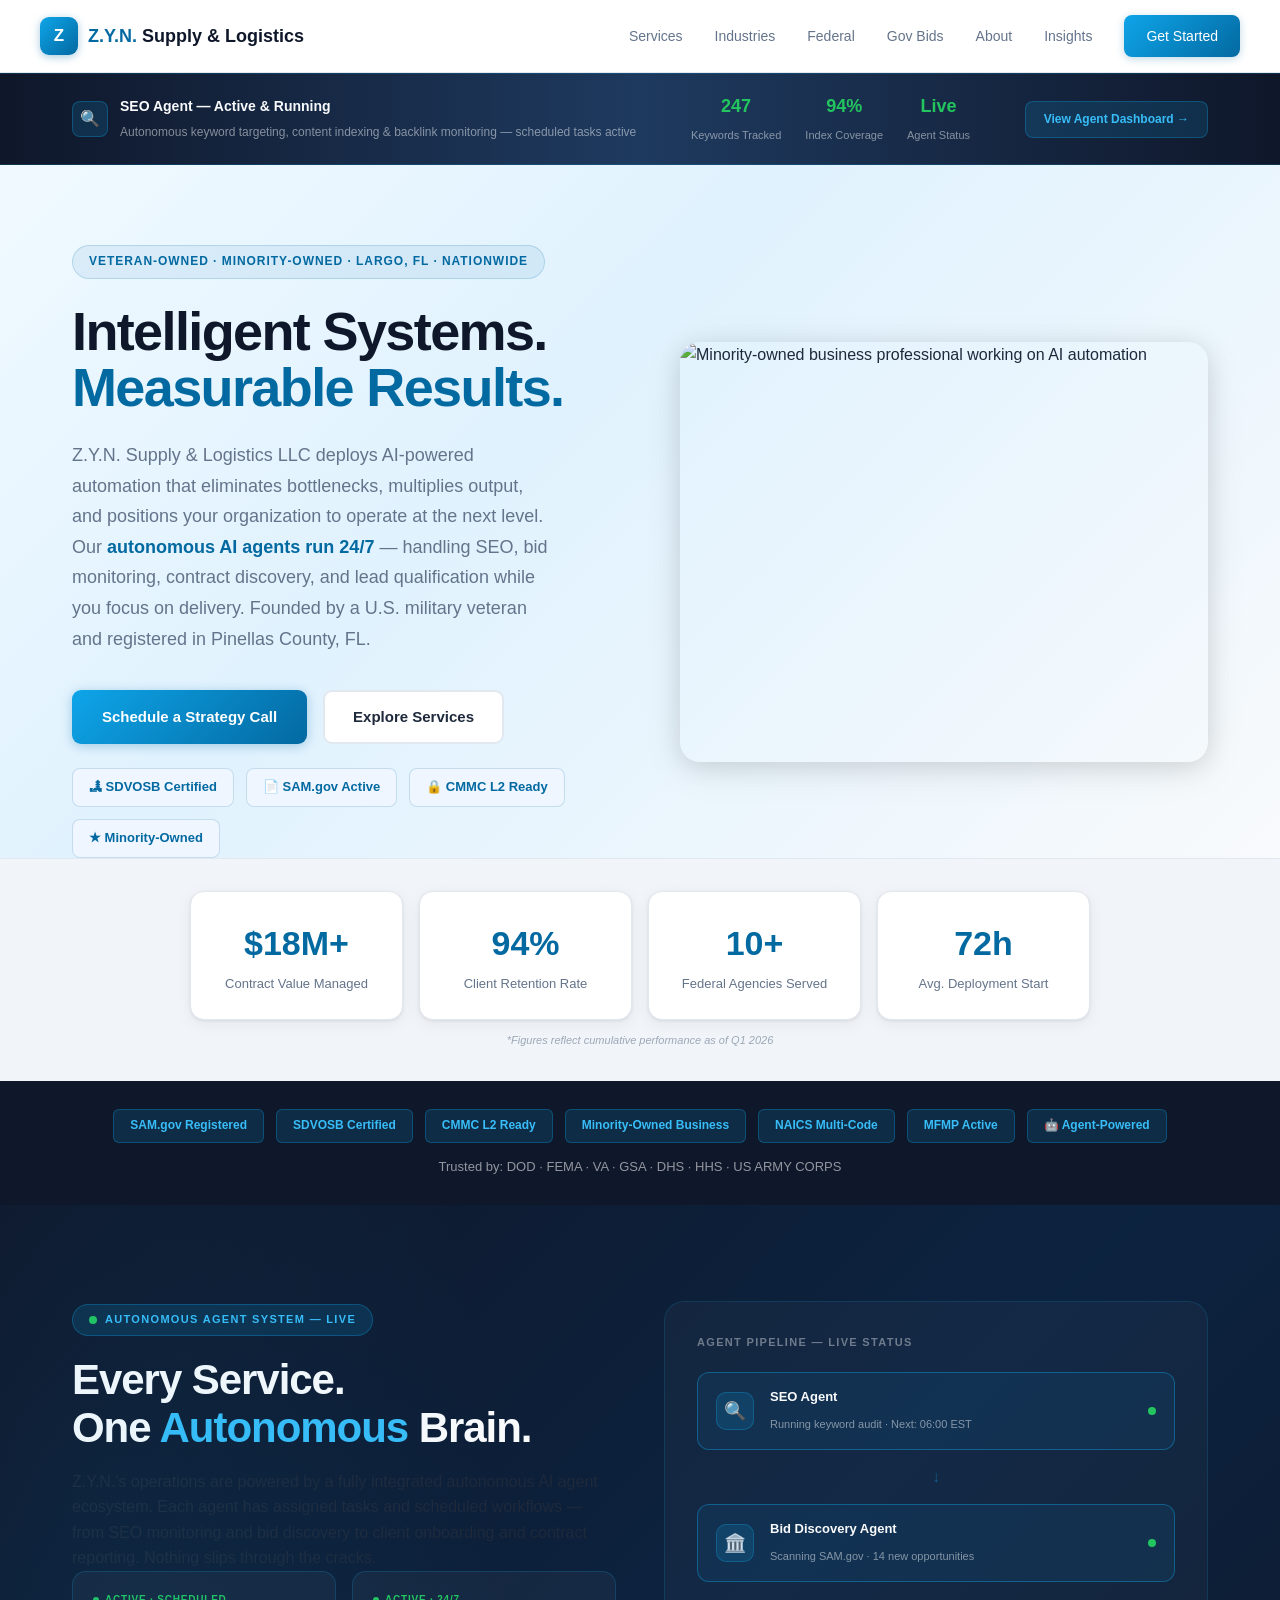
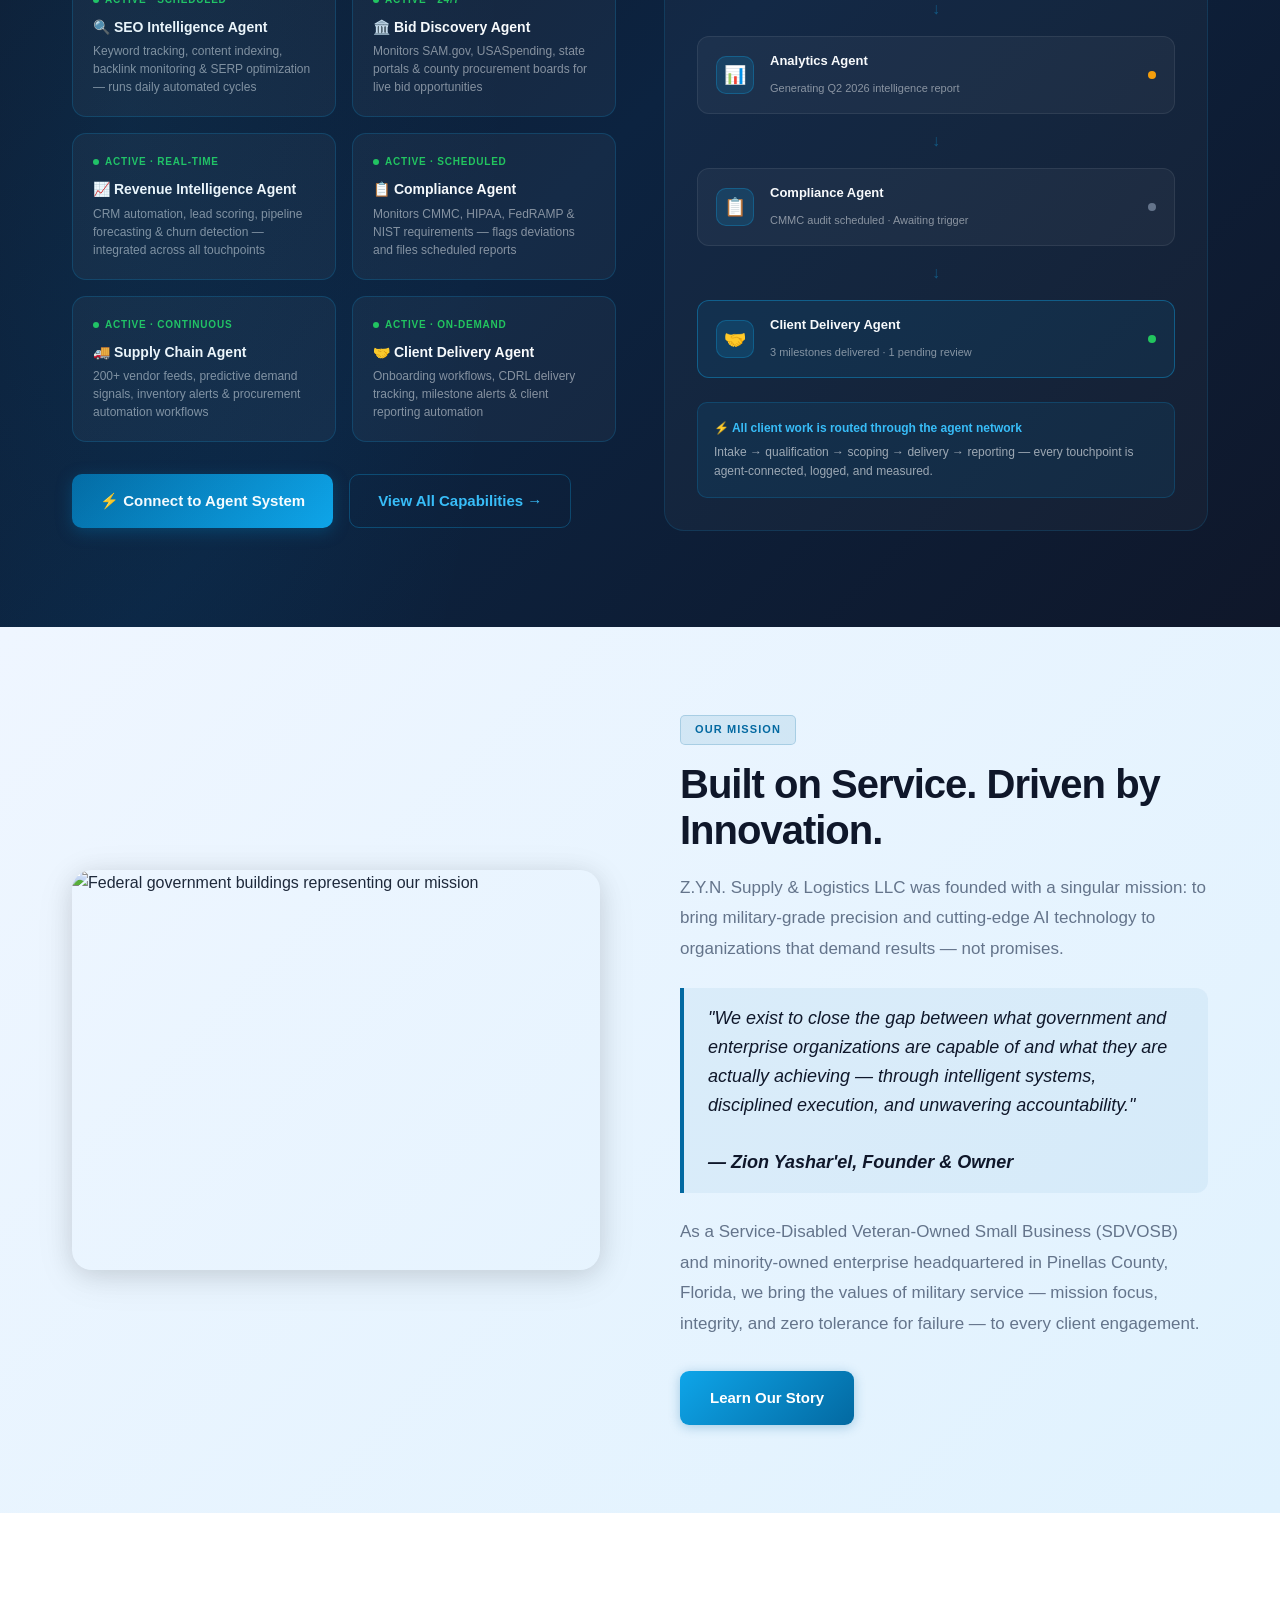
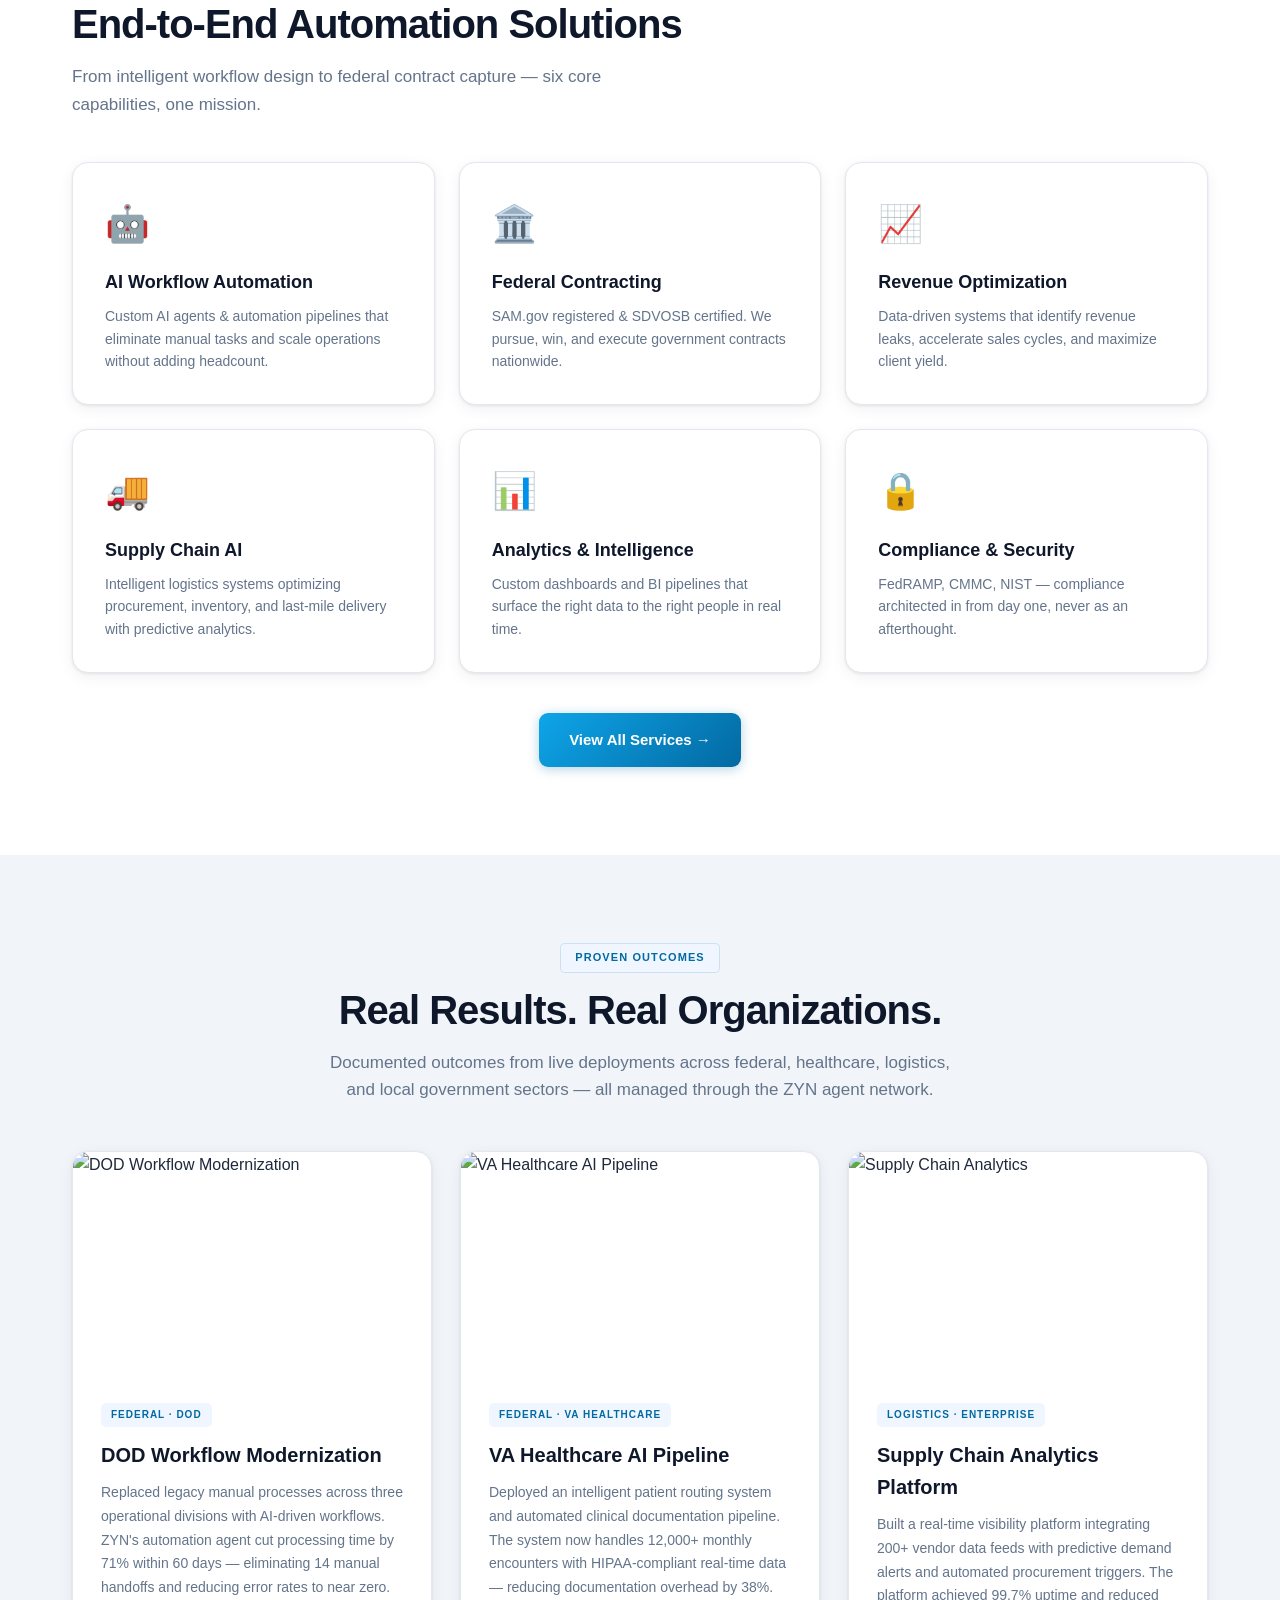
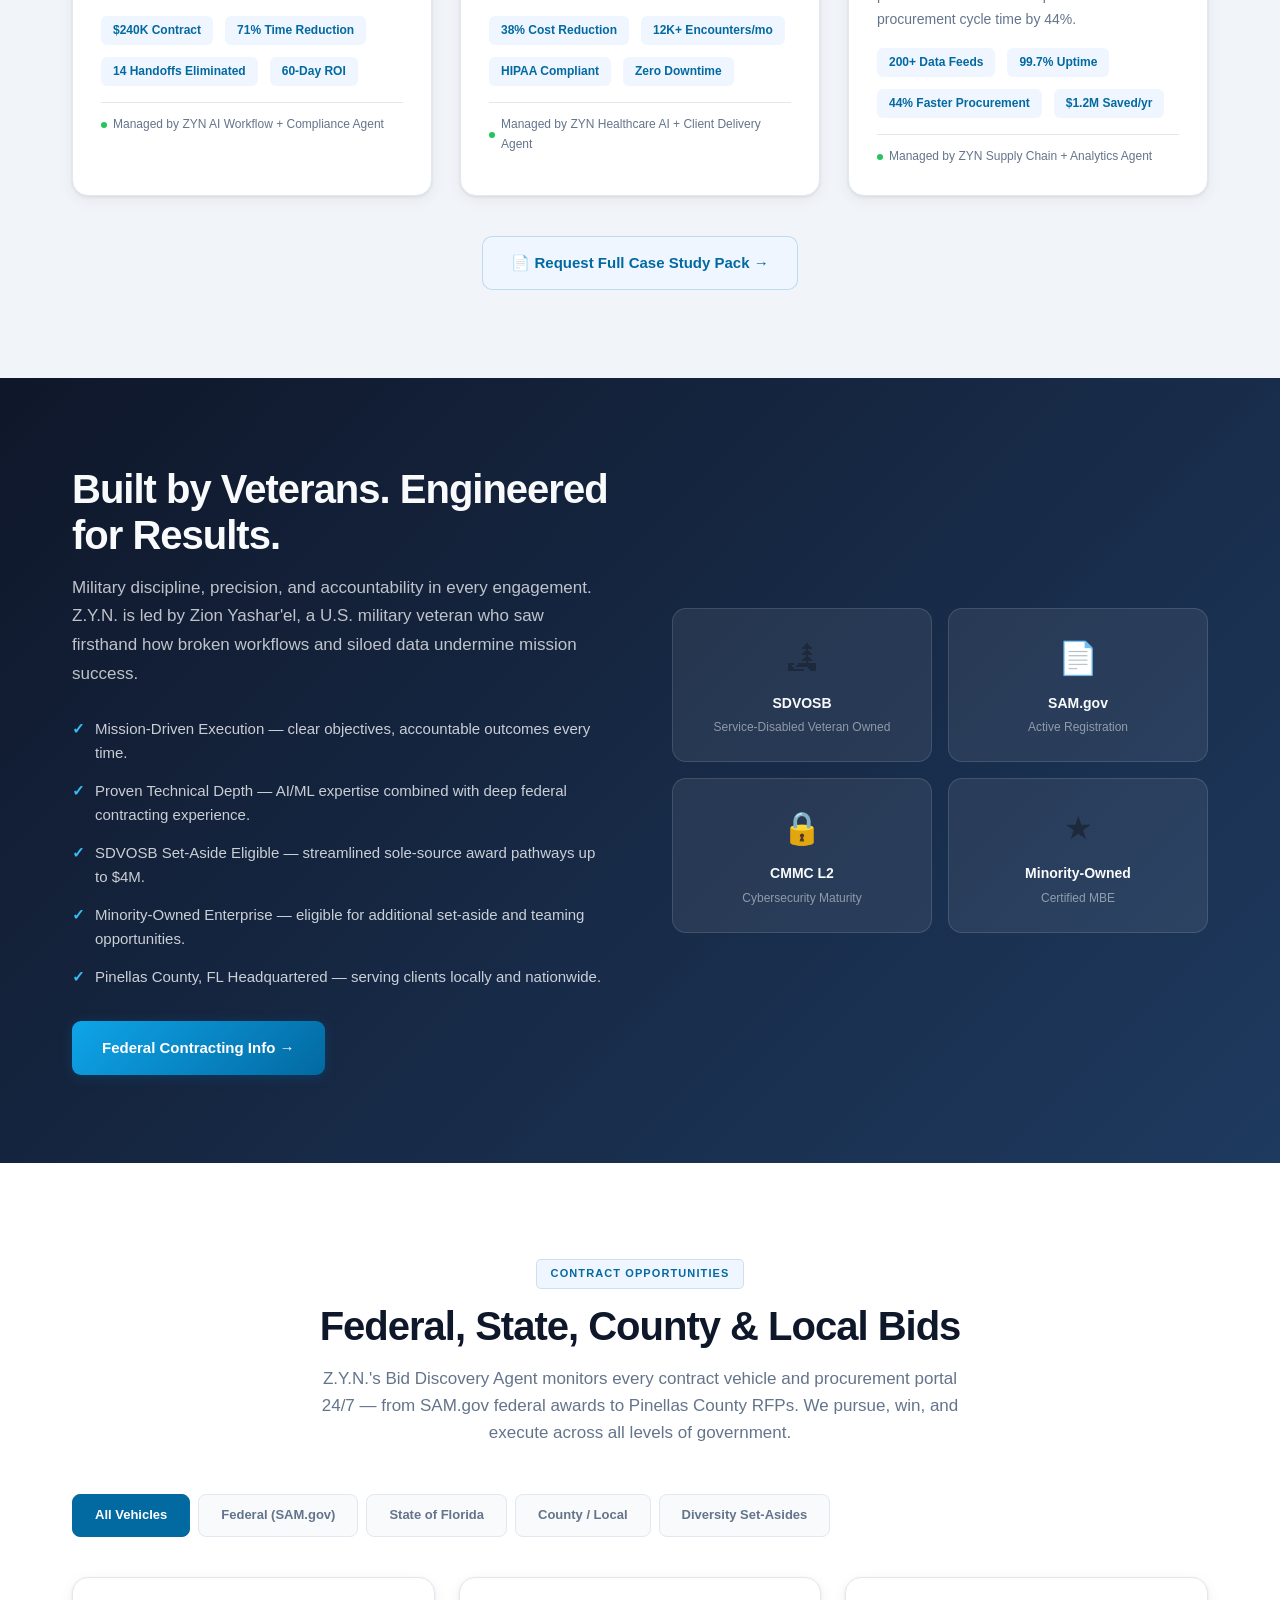
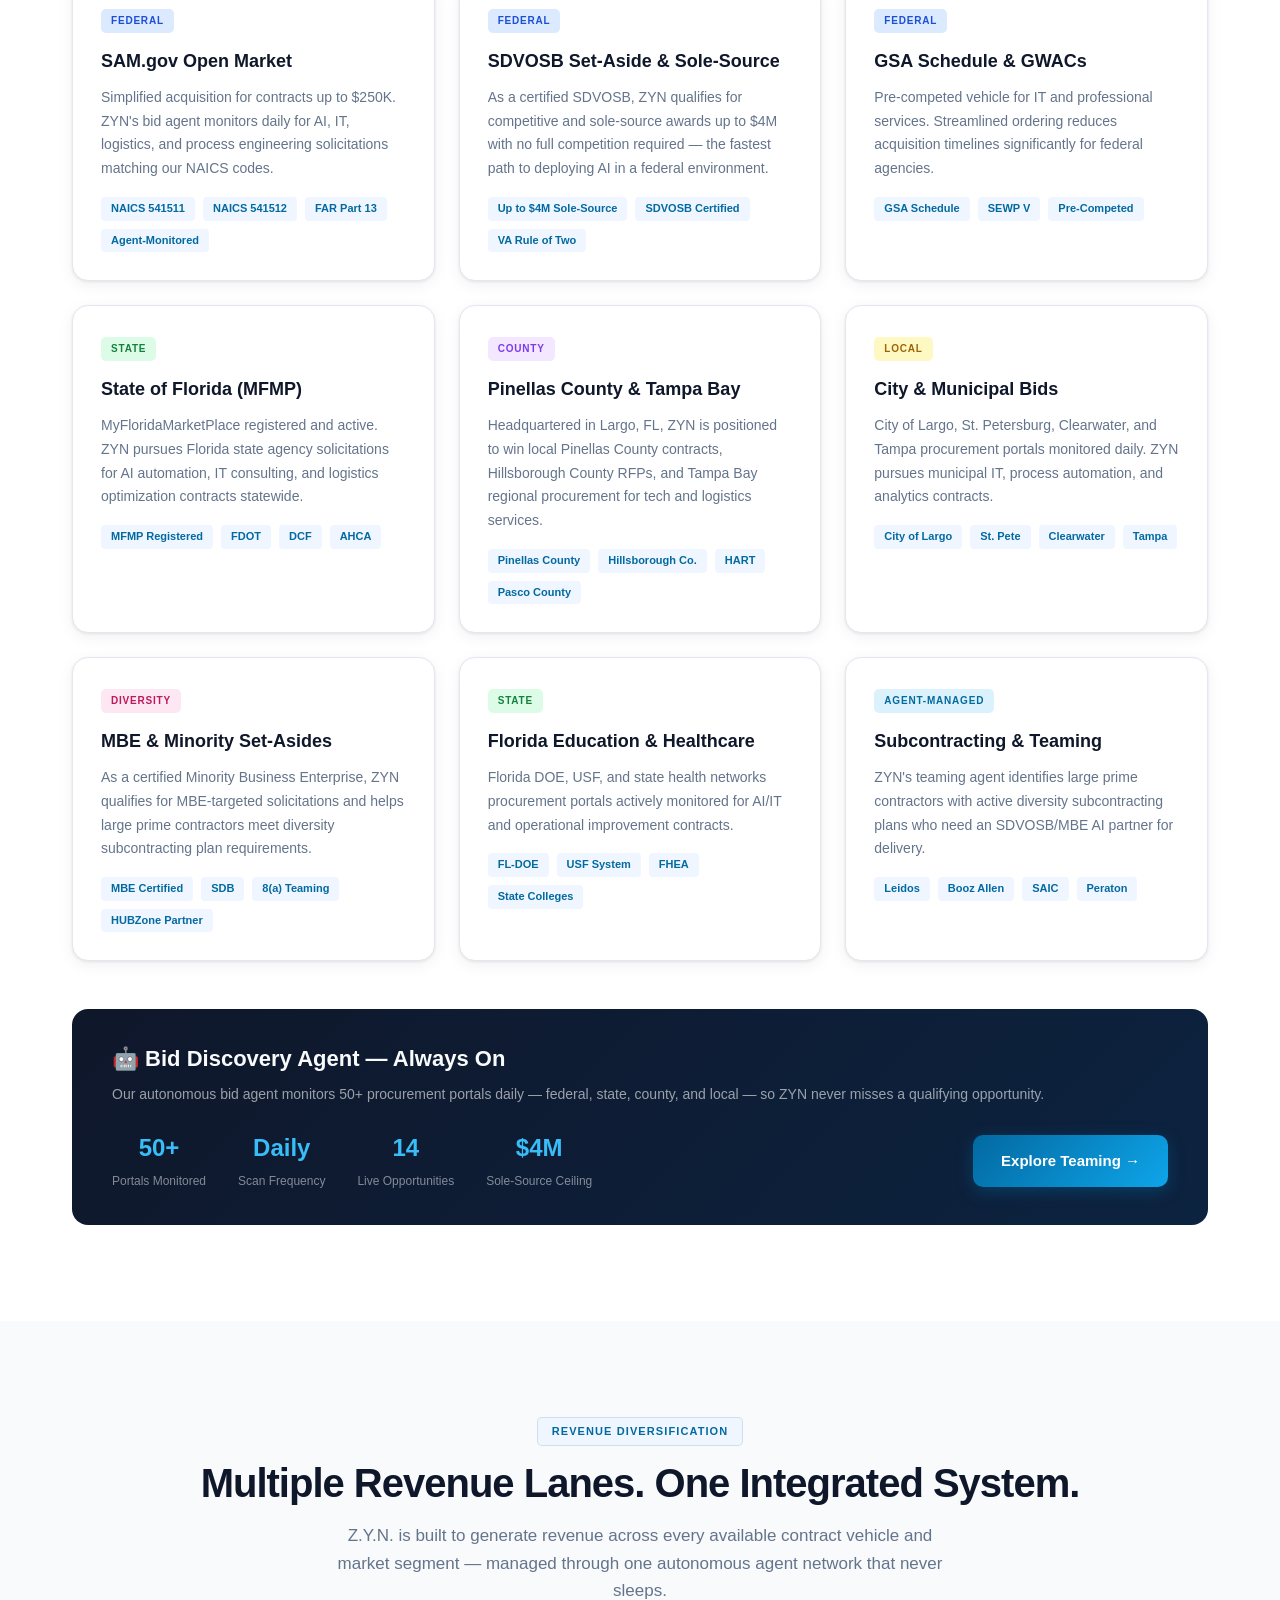
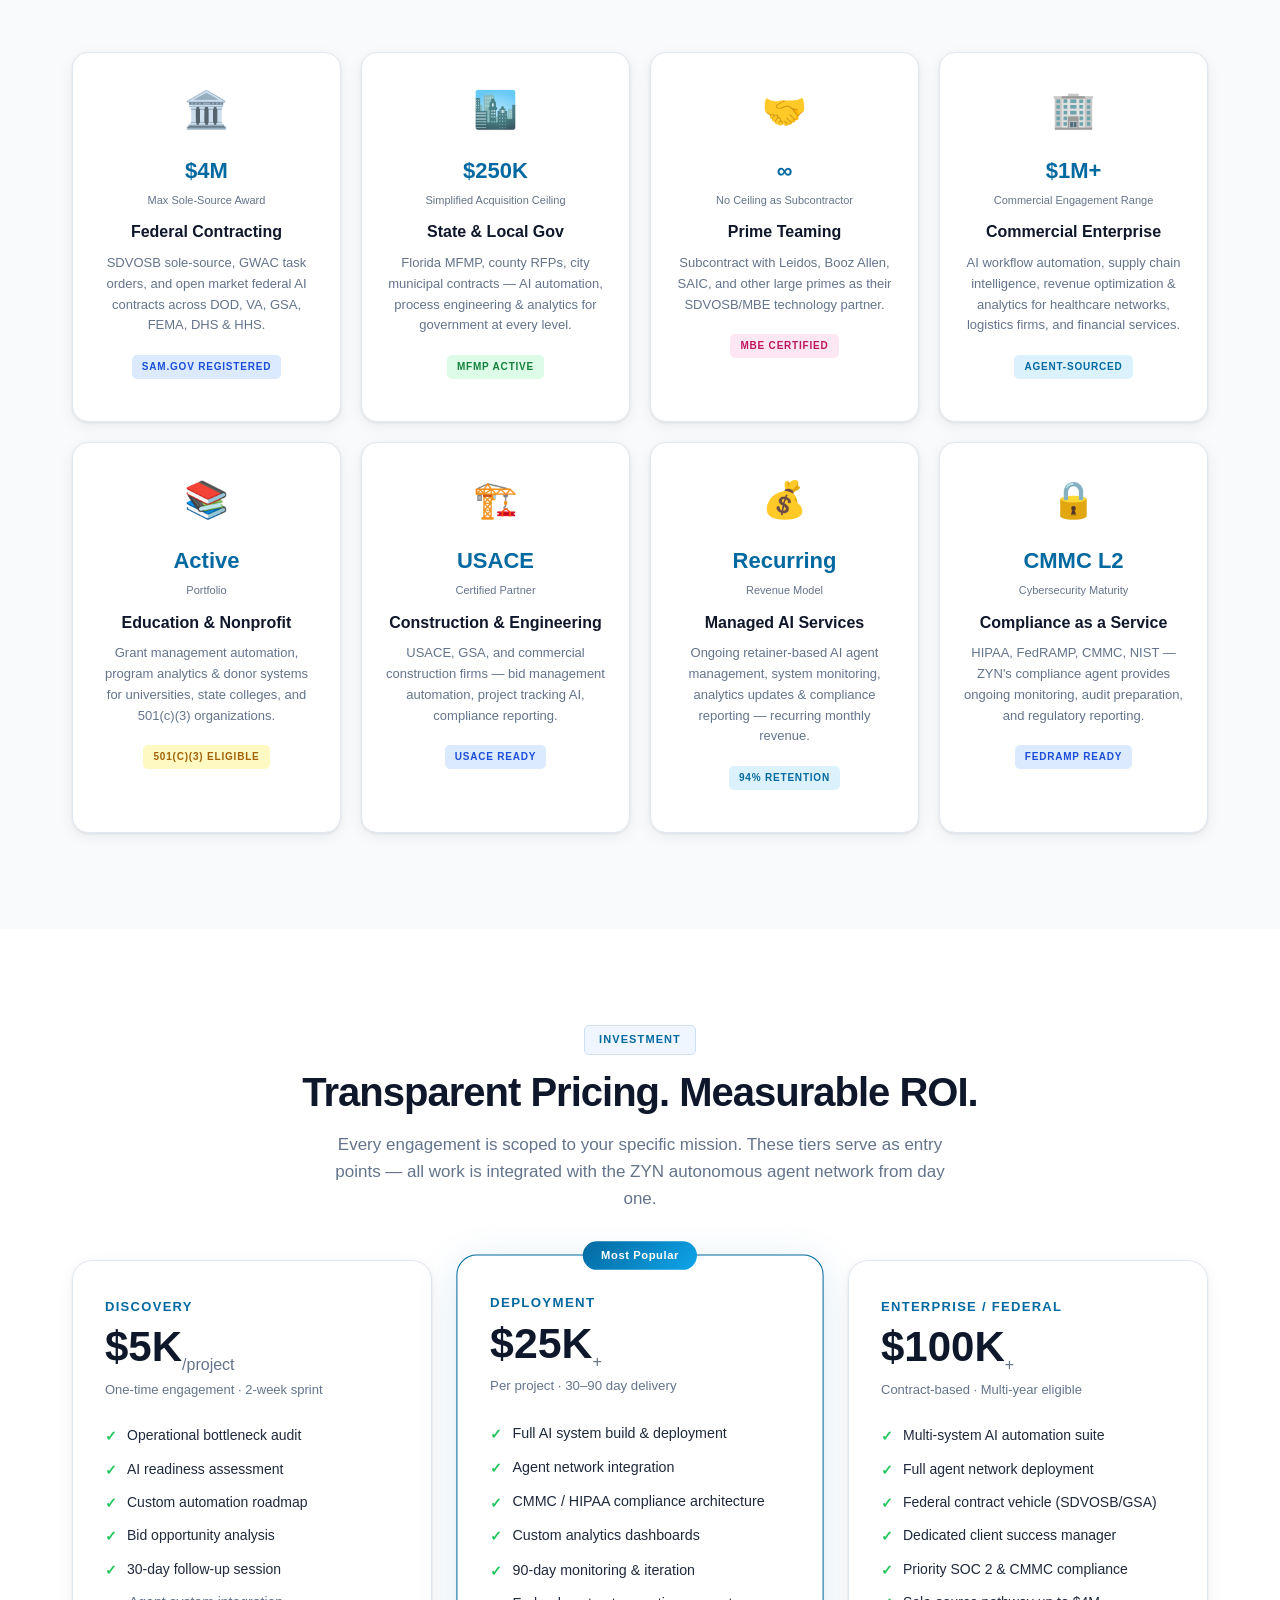
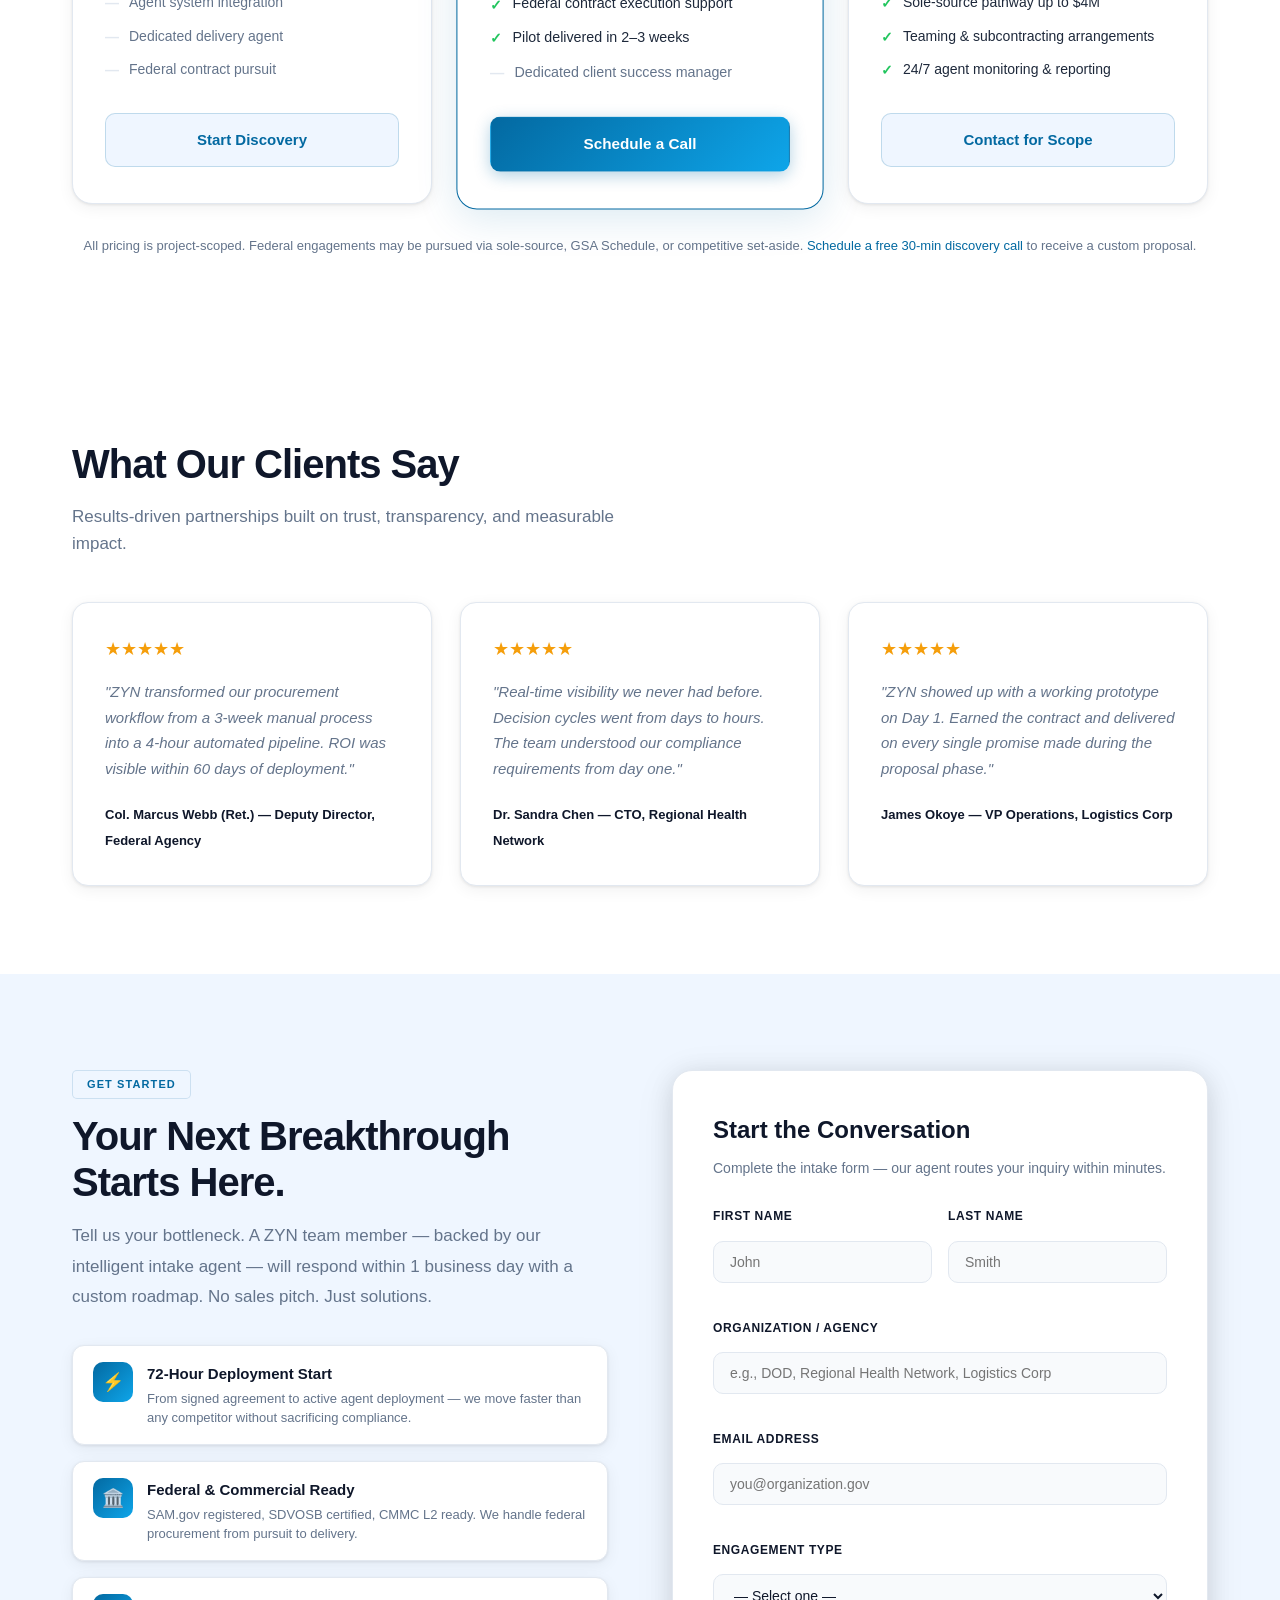
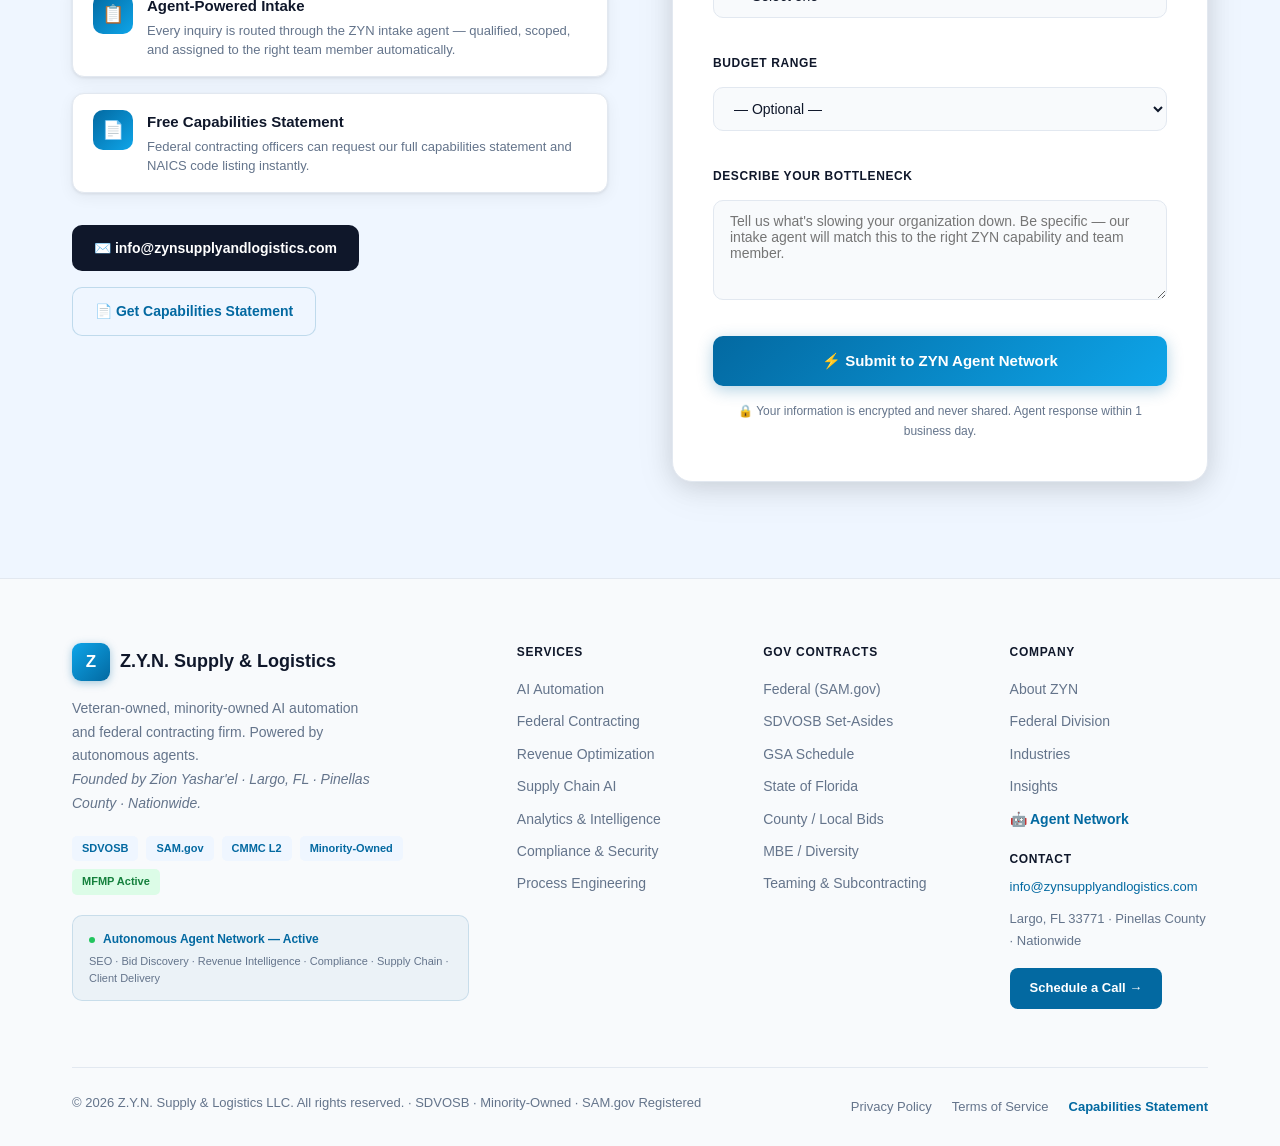
==== commit 3f4266a5: "Change hero image for minority-owned business Updated the hero image to reflect a minority-owned bus" ====
--- a/index.html
+++ b/index.html
@@ -76,7 +76,7 @@
                     </div>
             </div>
             <div class="hero-image-wrap">
-                    <img src="https://images.unsplash.com/photo-1551434678-e076c223a692?w=800&q=80" alt="Professional team working on AI automation systems" loading="eager">
+                    <img src="https://images.unsplash.com/photo-1531482615713-2afd69097998?w=800&q=80" alt="Minority-owned business professional working on AI automation" style="width:100%;border-radius:16px;box-shadow:0 20px 60px rgba(0,0,0,0.15);" />
             </div>
       </div>
   </div>
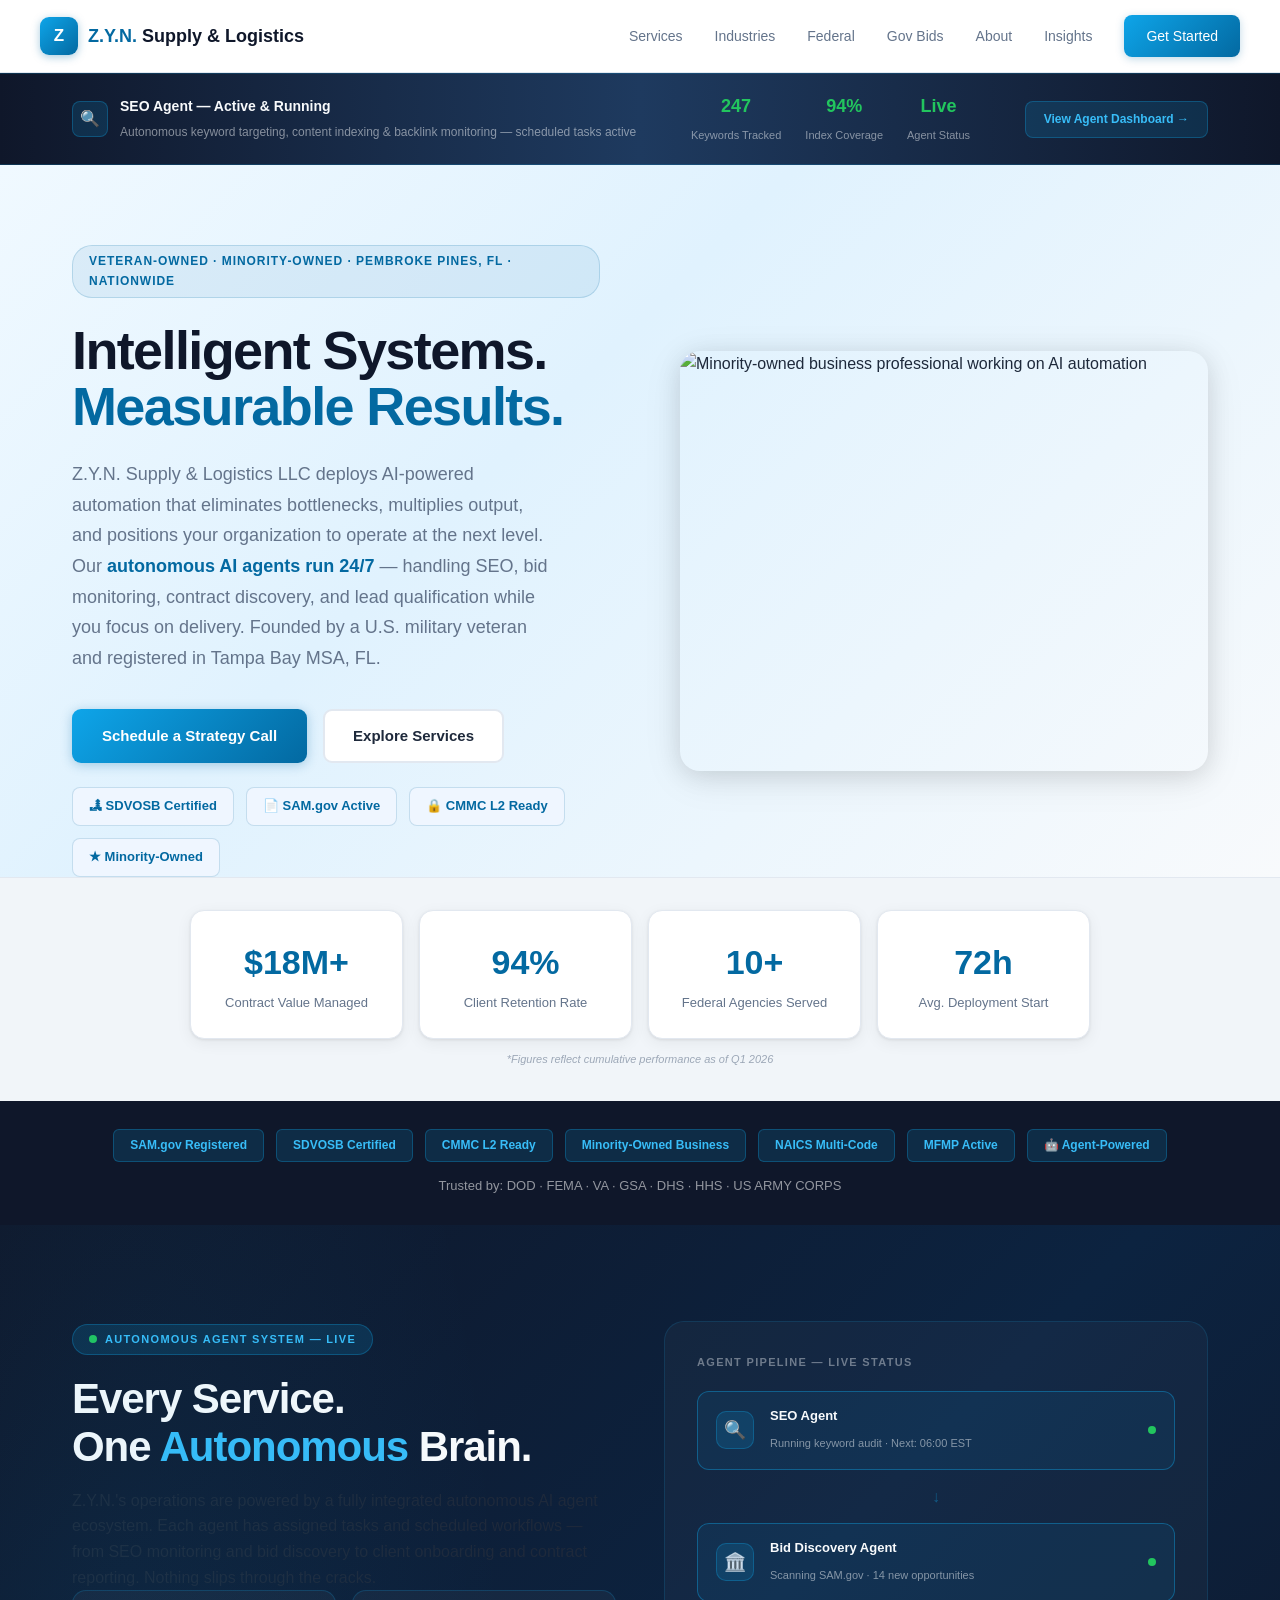
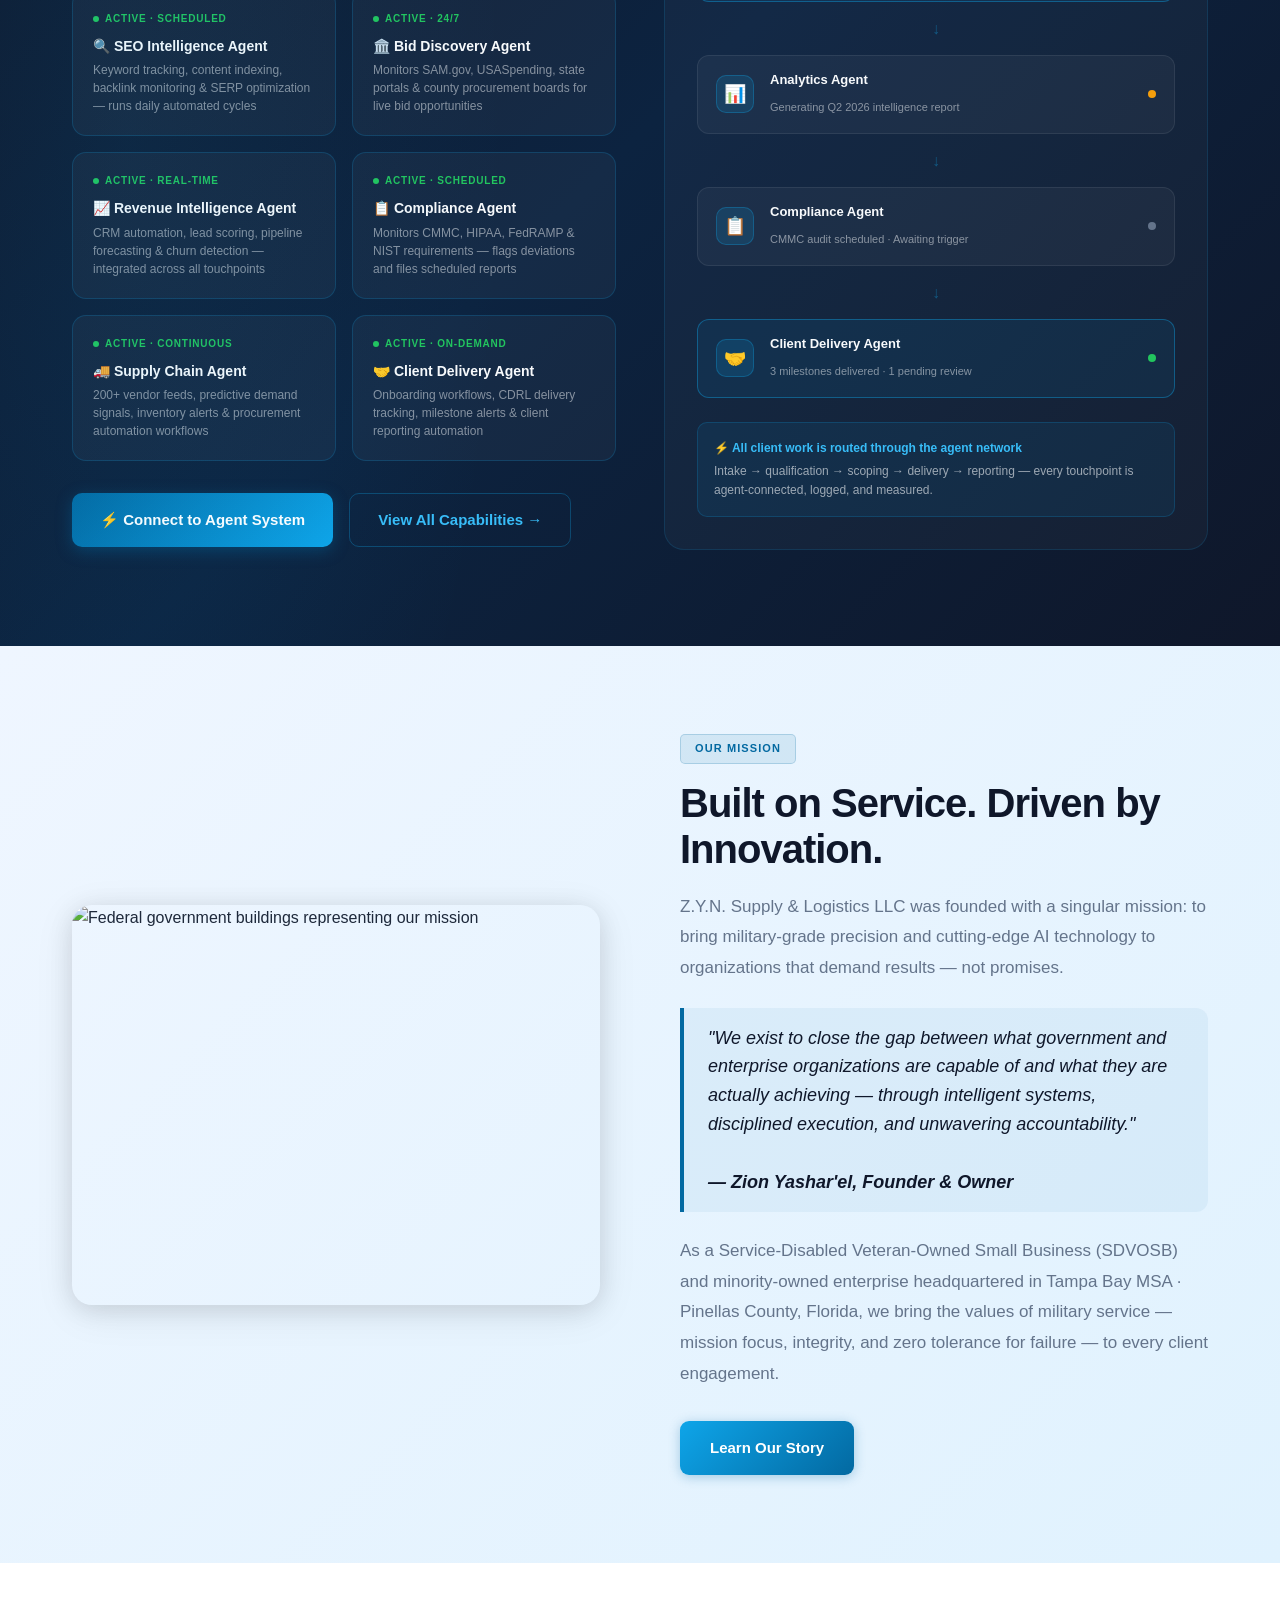
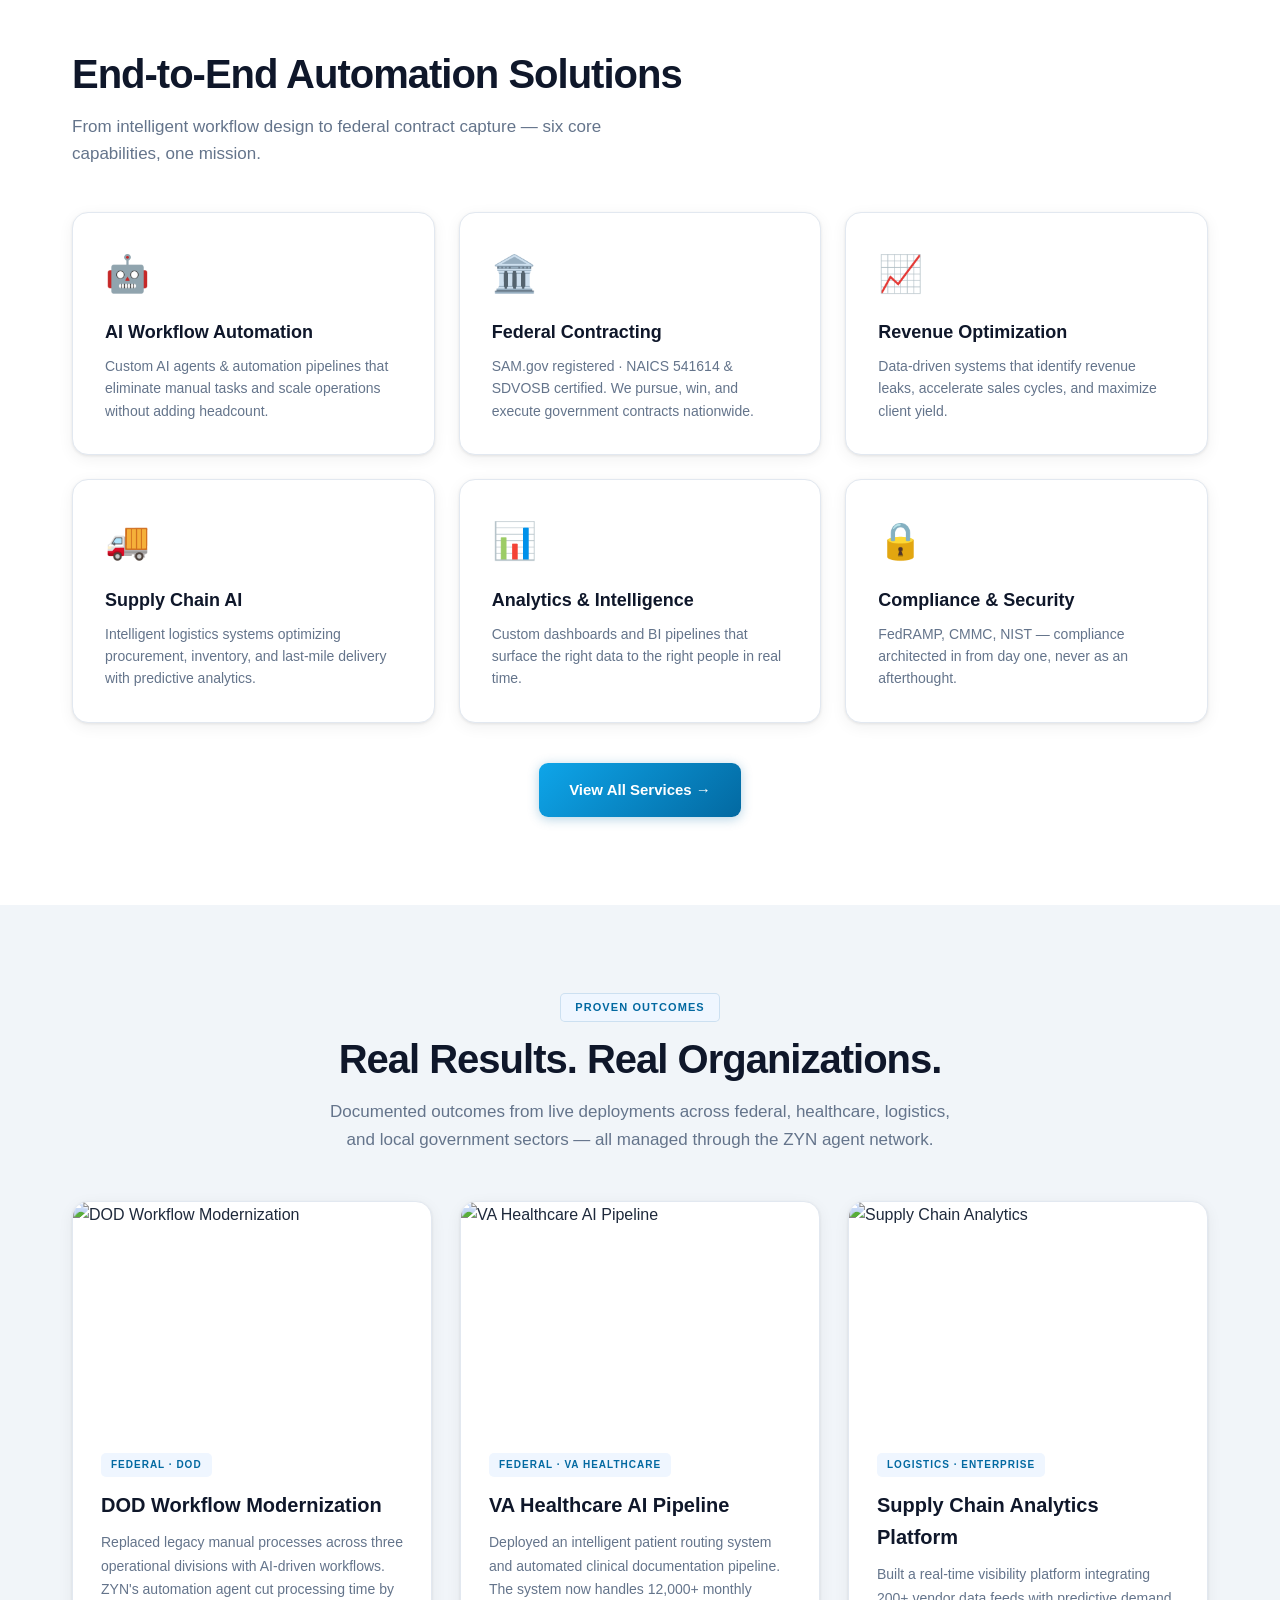
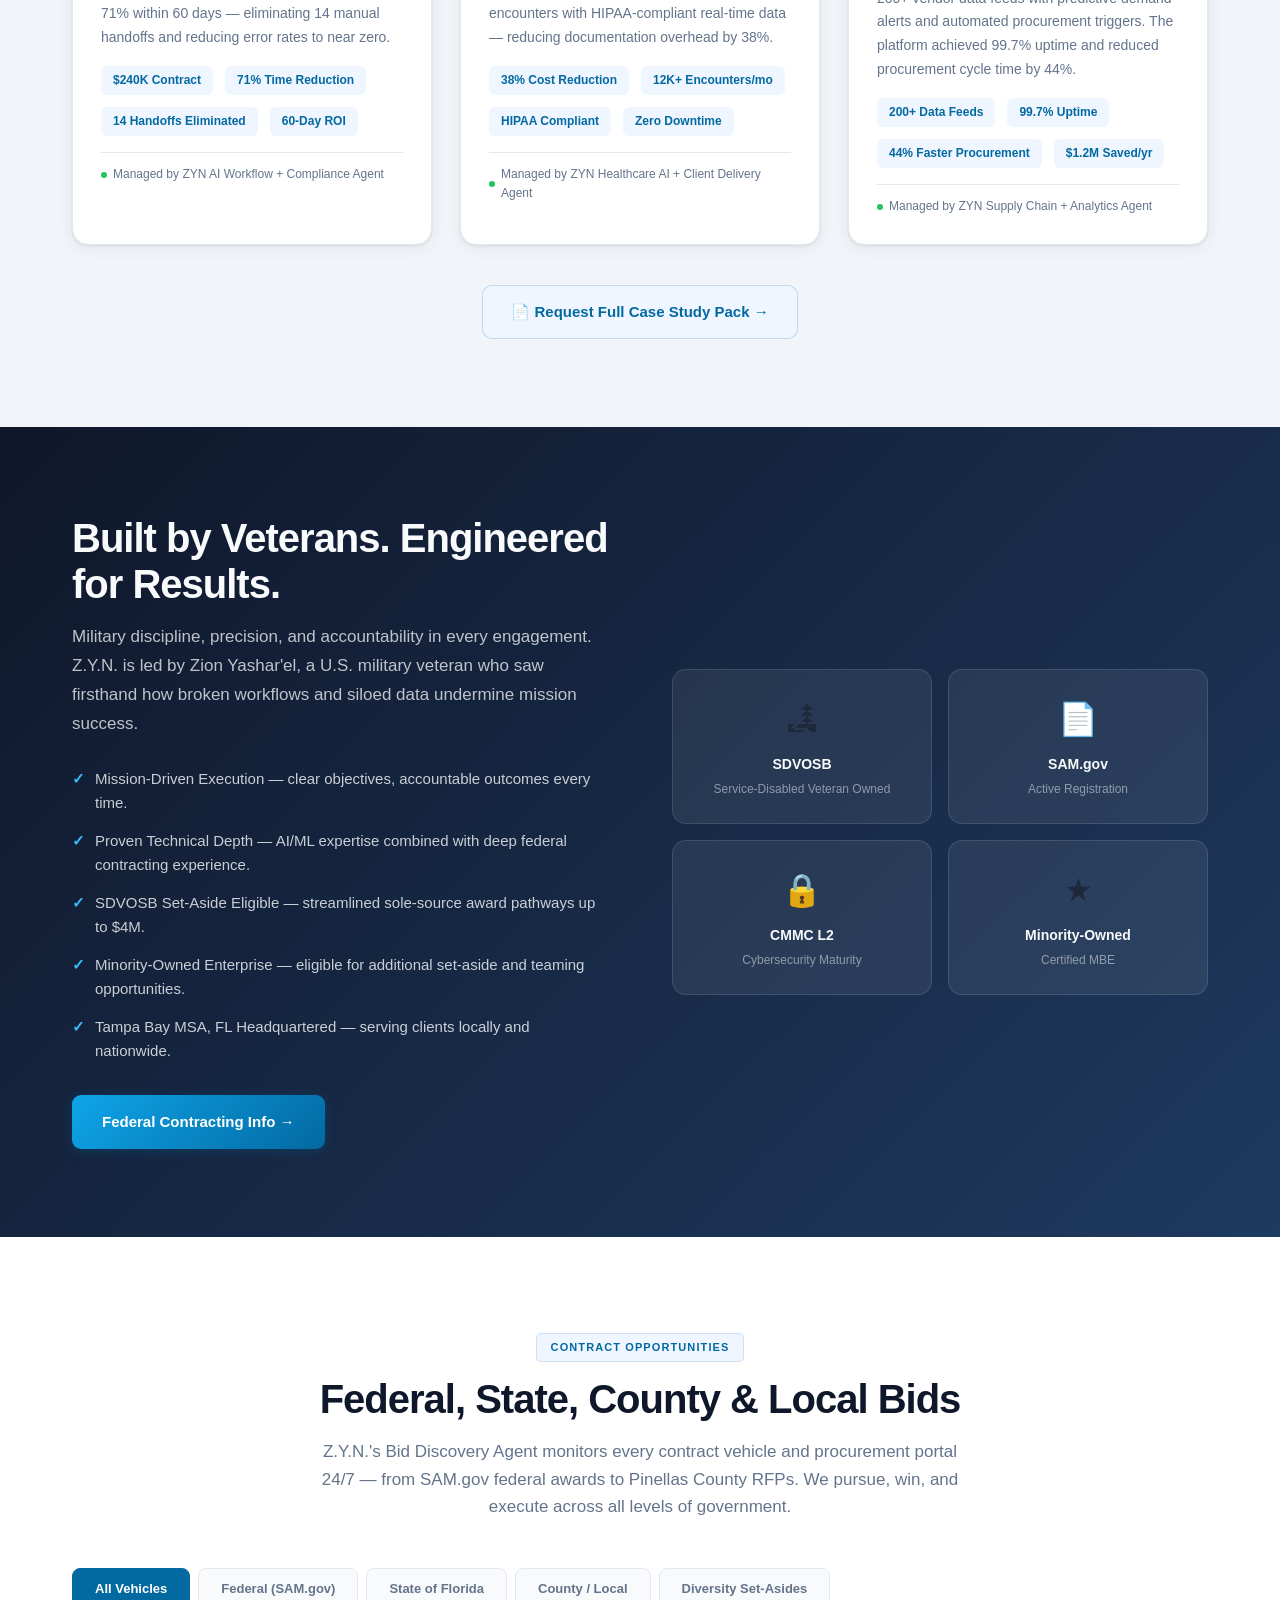
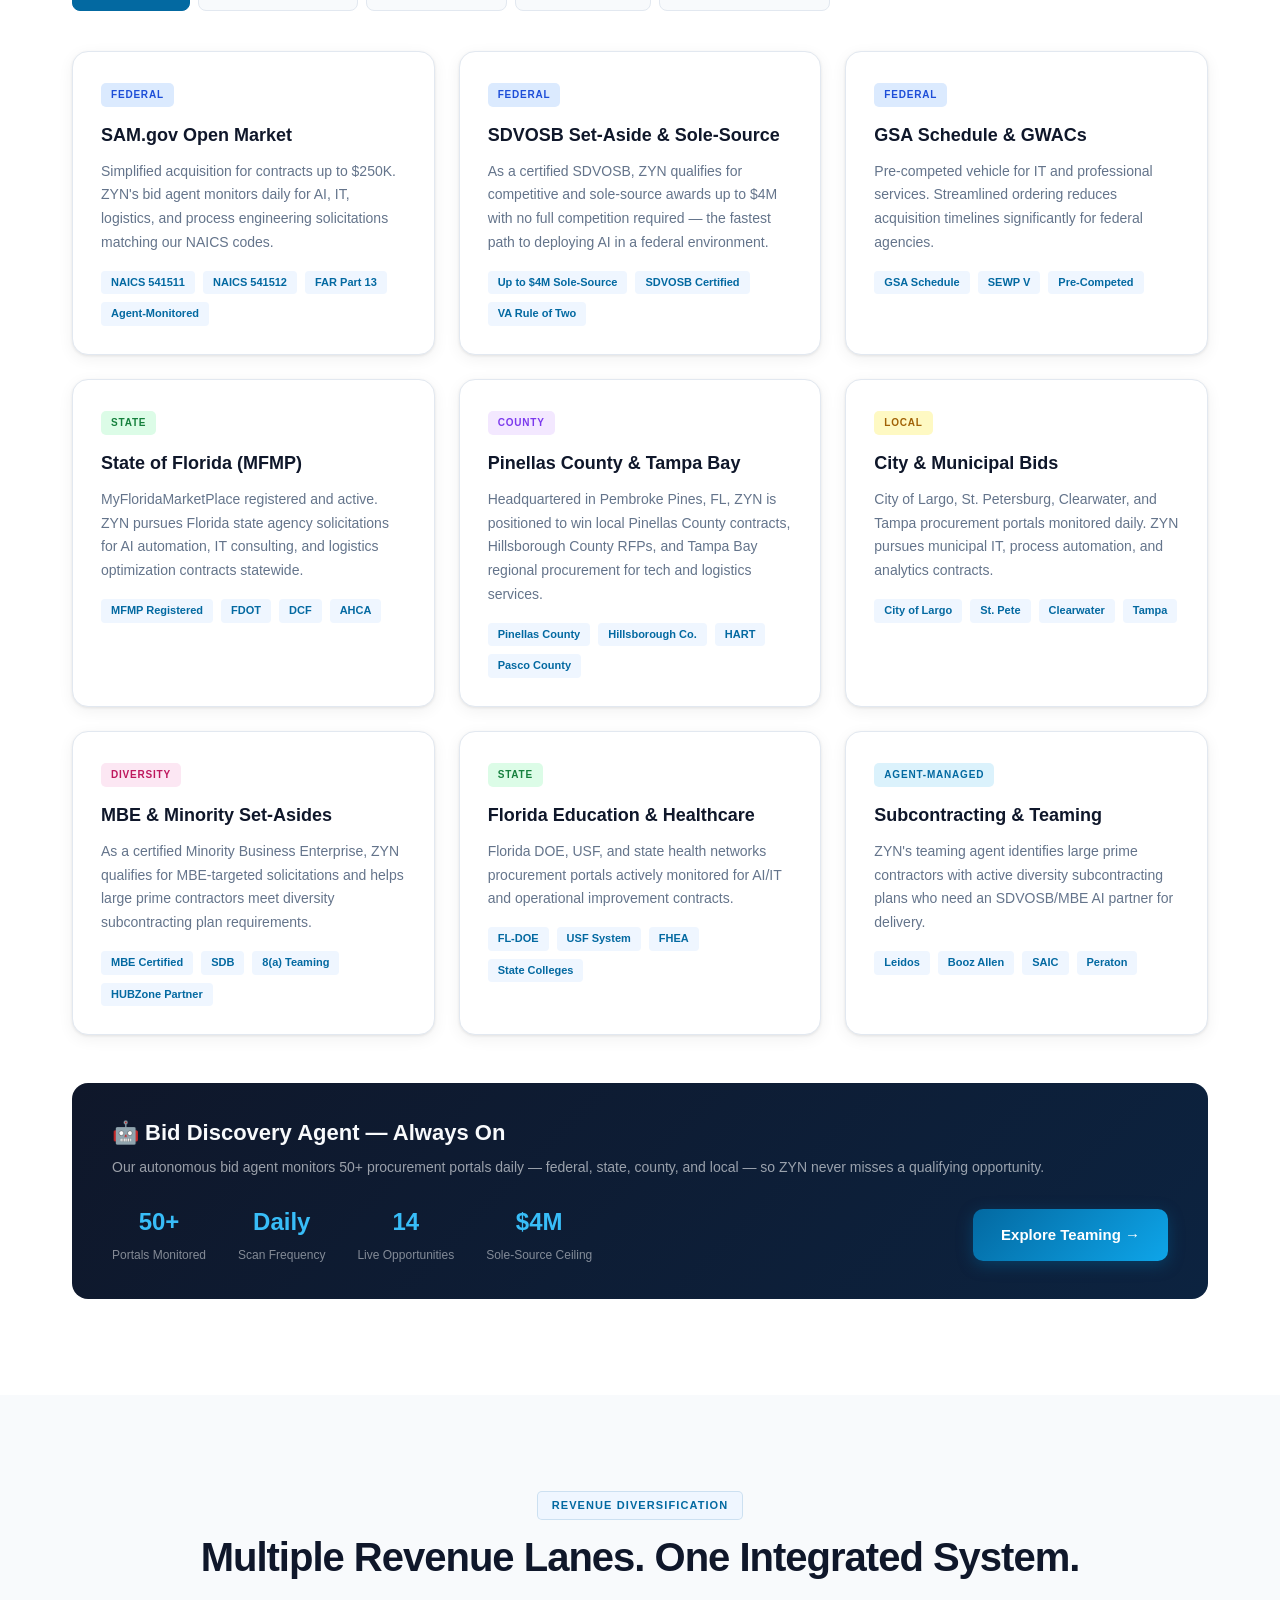
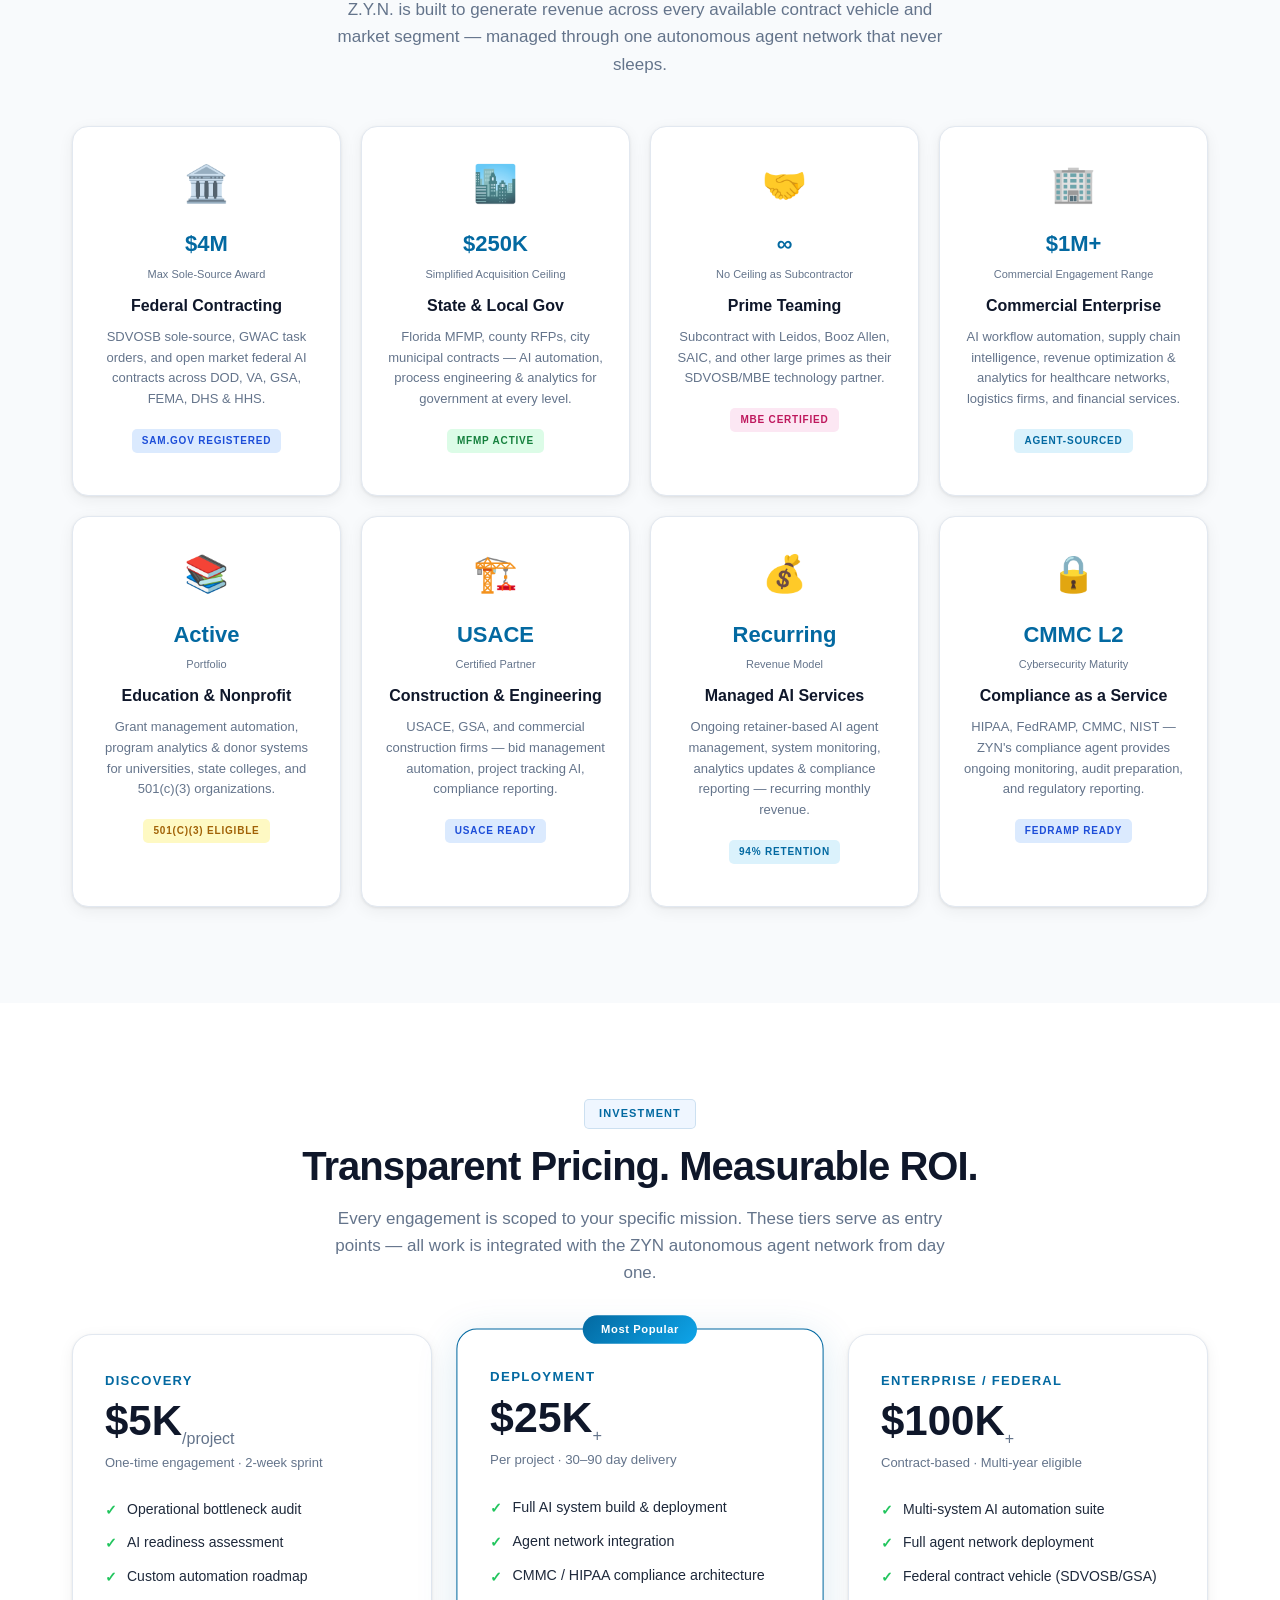
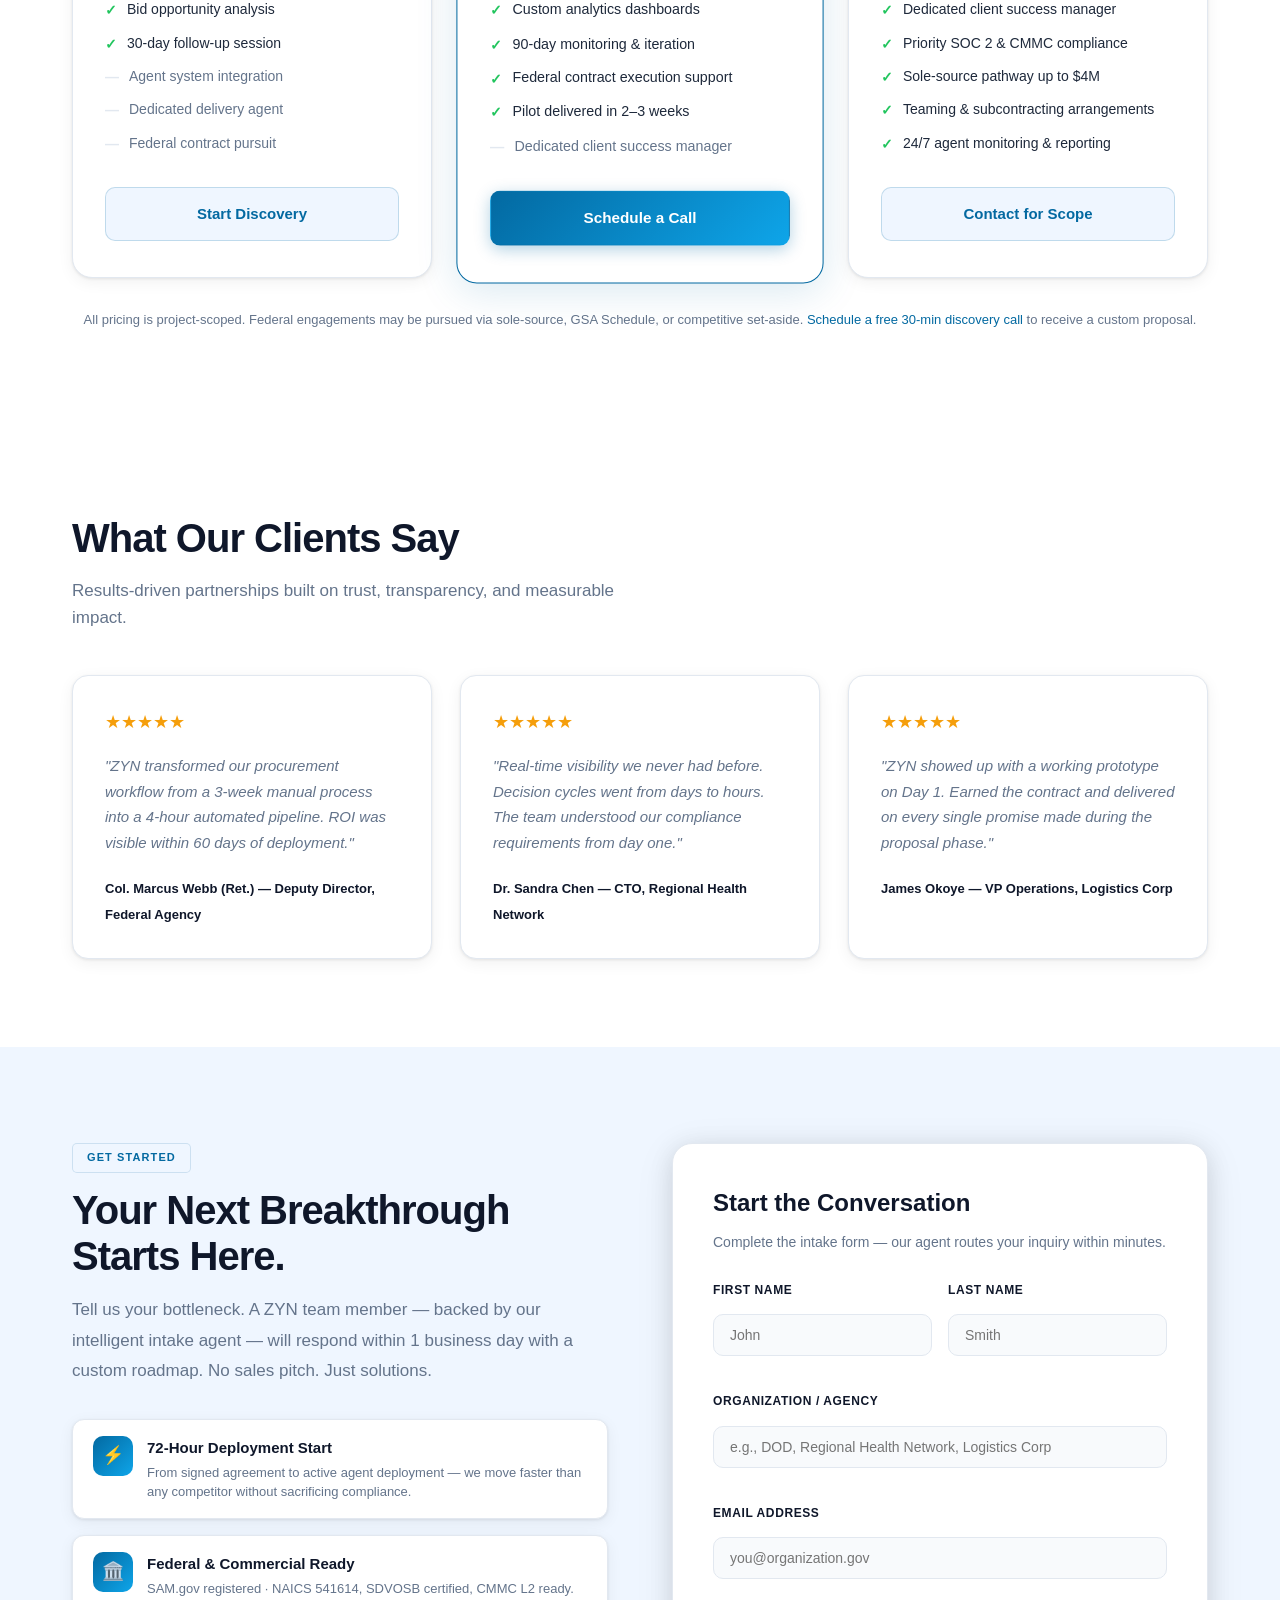
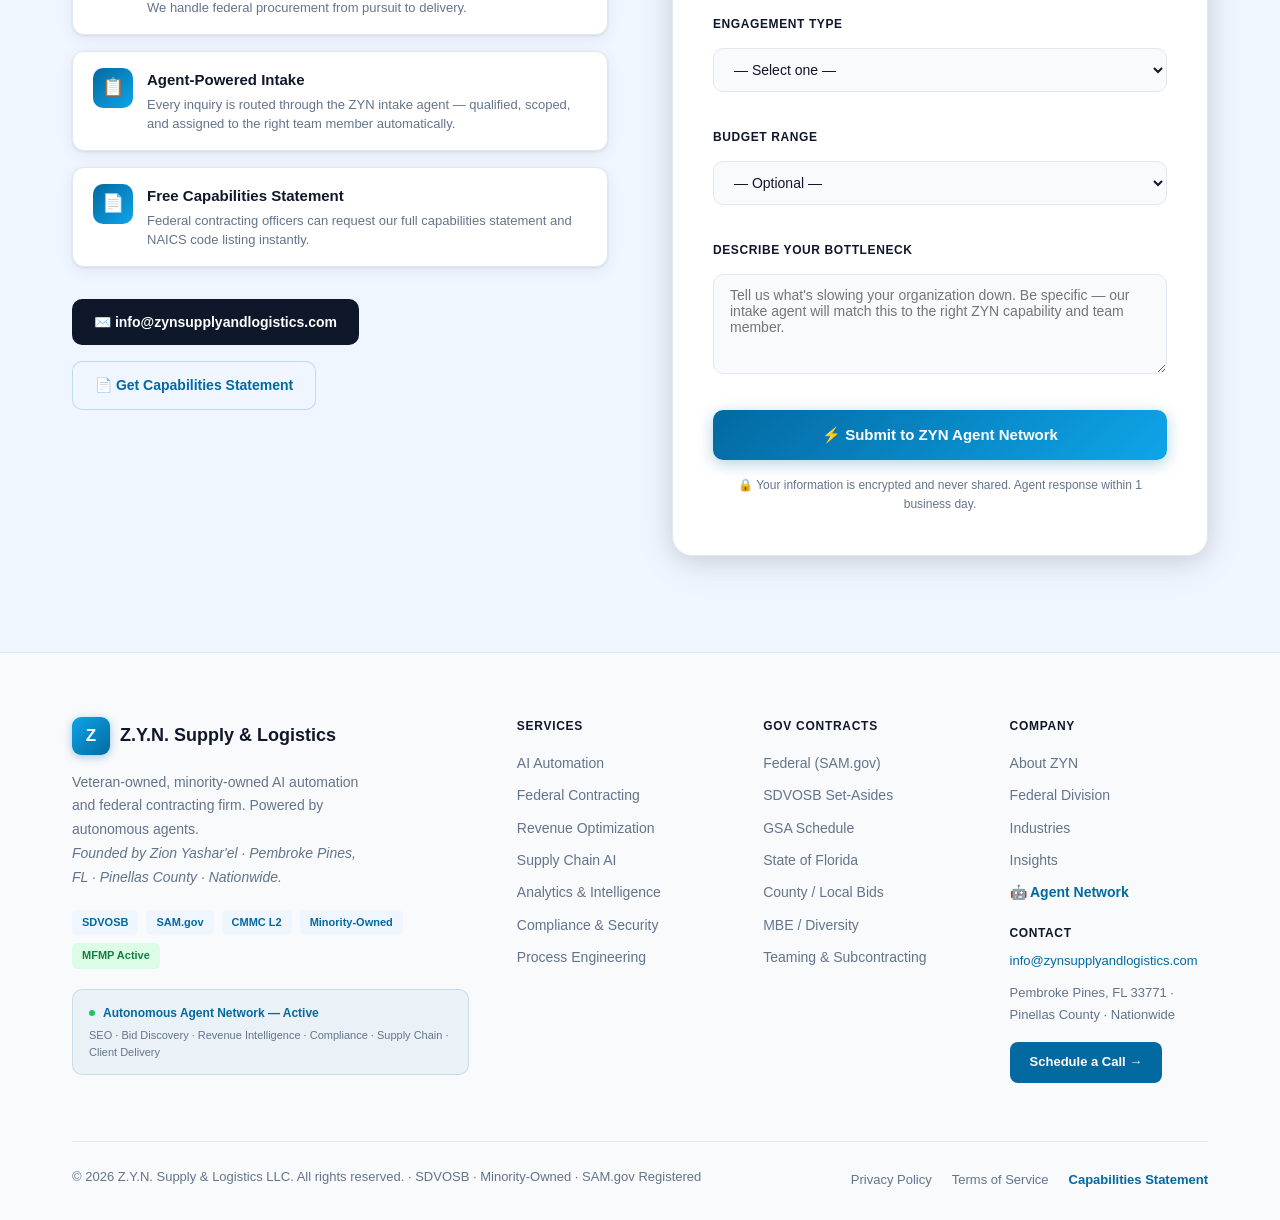
==== commit 18131574: "Fix: Pembroke Pines location, Gov Bids nav, NAICS 541614, Tampa Bay MSA references" ====
--- a/index.html
+++ b/index.html
@@ -3,17 +3,17 @@
   <head>
     <meta charset="UTF-8">
     <meta name="viewport" content="width=device-width,initial-scale=1.0">
-    <title>Z.Y.N. Supply &amp; Logistics LLC - AI Automation &amp; Federal Contracting | Largo, FL</title>
-  <meta name="description" content="Z.Y.N. Supply &amp; Logistics LLC — Veteran-owned, minority-owned SDVOSB. AI workflow automation, federal contracting (SAM.gov, SDVOSB, GSA), state &amp; county bids (MFMP), supply chain AI &amp; revenue optimization. Autonomous agent-powered. Largo, FL. Nationwide.">
-<meta name="keywords" content="SDVOSB federal contracting, AI automation Florida, SAM.gov registered, veteran owned business, minority owned business, Pinellas County government contracting, state bids Florida, county procurement, CMMC L2, federal AI contract, supply chain AI, autonomous agent workflow, MBE certified, GSA schedule IT, MFMP registered">
+    <title>Z.Y.N. Supply &amp; Logistics LLC - AI Automation &amp; Federal Contracting | Pembroke Pines, FL</title>
+  <meta name="description" content="Z.Y.N. Supply &amp; Logistics LLC — Veteran-owned, minority-owned SDVOSB. AI workflow automation, federal contracting (SAM.gov, SDVOSB, GSA), state &amp; county bids (MFMP), supply chain AI &amp; revenue optimization. Autonomous agent-powered. Pembroke Pines, FL. Nationwide.">
+<meta name="keywords" content="SDVOSB federal contracting, AI automation Florida, SAM.gov registered · NAICS 541614, veteran owned business, minority owned business, Pinellas County government contracting, state bids Florida, county procurement, CMMC L2, federal AI contract, supply chain AI, autonomous agent workflow, MBE certified, GSA schedule IT, MFMP registered">
 <meta property="og:title" content="Z.Y.N. Supply &amp; Logistics LLC | AI Automation &amp; Federal Contracting | SDVOSB">
-<meta property="og:description" content="Veteran-owned SDVOSB deploying AI automation across federal, state, county &amp; local contracts. Autonomous agent-powered. Largo, FL.">
+<meta property="og:description" content="Veteran-owned SDVOSB deploying AI automation across federal, state, county &amp; local contracts. Autonomous agent-powered. Pembroke Pines, FL.">
 <meta property="og:type" content="website">
 <meta property="og:url" content="https://zynsupplyandlogistics.com">
   <meta property="og:title" content="Z.Y.N. Supply &amp; Logistics LLC">
-  <meta property="og:description" content="Veteran-owned, minority-owned SDVOSB AI automation and federal contracting firm. Largo, FL.">
+  <meta property="og:description" content="Veteran-owned, minority-owned SDVOSB AI automation and federal contracting firm. Pembroke Pines, FL.">
   <meta property="og:type" content="website">
-  <script type="application/ld+json">{"@context":"https://schema.org","@type":"Organization","name":"Z.Y.N. Supply & Logistics LLC","url":"https://ancient1zion.github.io/zynsl-website/","description":"Veteran-owned, minority-owned SDVOSB AI automation and federal contracting firm. Founded 2014.","address":{"@type":"PostalAddress","addressLocality":"Largo","addressRegion":"FL","postalCode":"33771","addressCountry":"US"},"email":"info@zynsupplyandlogistics.com","foundingDate":"2014","founder":{"@type":"Person","name":"Zion Yashar'el"}}</script>
+  <script type="application/ld+json">{"@context":"https://schema.org","@type":"Organization","name":"Z.Y.N. Supply & Logistics LLC","url":"https://ancient1zion.github.io/zynsl-website/","description":"Veteran-owned, minority-owned SDVOSB AI automation and federal contracting firm. Founded 2014.","address":{"@type":"PostalAddress","addressLocality":"Pembroke Pines","addressRegion":"FL","postalCode":"33025","addressCountry":"US"},"email":"info@zynsupplyandlogistics.com","foundingDate":"2014","founder":{"@type":"Person","name":"Zion Yashar'el"}}</script>
   <link rel="stylesheet" href="styles.css">
   </head>
 <body>
@@ -24,7 +24,7 @@
                 <a href="services.html">Services</a>
                 <a href="industries.html">Industries</a>
                 <a href="federal.html">Federal</a>
-                <a href="index.html#govcon">Gov Bids</a>
+                <a href="federal.html">Gov Bids</a>
                 <a href="about.html">About</a>
                 <a href="insights.html">Insights</a>
                 <a href="contact.html" class="btn-nav">Get Started</a>
@@ -61,9 +61,9 @@
   <div class="container">
       <div class="hero-grid">
             <div class="hero-text">
-                    <div class="pill">Veteran-Owned &middot; Minority-Owned &middot; Largo, FL &middot; Nationwide</div>
+                    <div class="pill">Veteran-Owned &middot; Minority-Owned &middot; Pembroke Pines, FL &middot; Nationwide</div>
                     <h1>Intelligent Systems.<br><span class="blue">Measurable Results.</span></h1>
-                    <p>Z.Y.N. Supply &amp; Logistics LLC deploys AI-powered automation that eliminates bottlenecks, multiplies output, and positions your organization to operate at the next level. Our <strong style="color:var(--blue)">autonomous AI agents run 24/7</strong> — handling SEO, bid monitoring, contract discovery, and lead qualification while you focus on delivery. Founded by a U.S. military veteran and registered in Pinellas County, FL.</p>
+                    <p>Z.Y.N. Supply &amp; Logistics LLC deploys AI-powered automation that eliminates bottlenecks, multiplies output, and positions your organization to operate at the next level. Our <strong style="color:var(--blue)">autonomous AI agents run 24/7</strong> — handling SEO, bid monitoring, contract discovery, and lead qualification while you focus on delivery. Founded by a U.S. military veteran and registered in Tampa Bay MSA, FL.</p>
                     <div class="btn-group">
                               <a href="contact.html" class="btn-primary">Schedule a Strategy Call</a>
                               <a href="services.html" class="btn-outline">Explore Services</a>
@@ -225,7 +225,7 @@
                       <h2>Built on Service. Driven by Innovation.</h2>
                       <p class="mission-text">Z.Y.N. Supply &amp; Logistics LLC was founded with a singular mission: to bring military-grade precision and cutting-edge AI technology to organizations that demand results &mdash; not promises.</p>
                       <div class="mission-quote">"We exist to close the gap between what government and enterprise organizations are capable of and what they are actually achieving &mdash; through intelligent systems, disciplined execution, and unwavering accountability."<br><br><strong>&mdash; Zion Yashar'el, Founder &amp; Owner</strong></div>
-                    <p class="mission-text">As a Service-Disabled Veteran-Owned Small Business (SDVOSB) and minority-owned enterprise headquartered in Pinellas County, Florida, we bring the values of military service &mdash; mission focus, integrity, and zero tolerance for failure &mdash; to every client engagement.</p>
+                    <p class="mission-text">As a Service-Disabled Veteran-Owned Small Business (SDVOSB) and minority-owned enterprise headquartered in Tampa Bay MSA · Pinellas County, Florida, we bring the values of military service &mdash; mission focus, integrity, and zero tolerance for failure &mdash; to every client engagement.</p>
                     <a href="about.html" class="btn-primary" style="margin-top:1rem">Learn Our Story</a>
             </div>
       </div>
@@ -239,7 +239,7 @@
       <p class="sub">From intelligent workflow design to federal contract capture &mdash; six core capabilities, one mission.</p>
       <div class="grid4" style="grid-template-columns:repeat(3,1fr)">
             <div class="card"><div class="icon">&#x1F916;</div><h3>AI Workflow Automation</h3><p>Custom AI agents &amp; automation pipelines that eliminate manual tasks and scale operations without adding headcount.</p></div>
-            <div class="card"><div class="icon">&#x1F3DB;&#xFE0F;</div><h3>Federal Contracting</h3><p>SAM.gov registered &amp; SDVOSB certified. We pursue, win, and execute government contracts nationwide.</p></div>
+            <div class="card"><div class="icon">&#x1F3DB;&#xFE0F;</div><h3>Federal Contracting</h3><p>SAM.gov registered · NAICS 541614 &amp; SDVOSB certified. We pursue, win, and execute government contracts nationwide.</p></div>
             <div class="card"><div class="icon">&#x1F4C8;</div><h3>Revenue Optimization</h3><p>Data-driven systems that identify revenue leaks, accelerate sales cycles, and maximize client yield.</p></div>
             <div class="card"><div class="icon">&#x1F69A;</div><h3>Supply Chain AI</h3><p>Intelligent logistics systems optimizing procurement, inventory, and last-mile delivery with predictive analytics.</p></div>
             <div class="card"><div class="icon">&#x1F4CA;</div><h3>Analytics &amp; Intelligence</h3><p>Custom dashboards and BI pipelines that surface the right data to the right people in real time.</p></div>
@@ -323,7 +323,7 @@
                     <li>Proven Technical Depth &mdash; AI/ML expertise combined with deep federal contracting experience.</li>
                     <li>SDVOSB Set-Aside Eligible &mdash; streamlined sole-source award pathways up to $4M.</li>
                     <li>Minority-Owned Enterprise &mdash; eligible for additional set-aside and teaming opportunities.</li>
-                    <li>Pinellas County, FL Headquartered &mdash; serving clients locally and nationwide.</li>
+                    <li>Tampa Bay MSA, FL Headquartered &mdash; serving clients locally and nationwide.</li>
             </ul>
             <a href="federal.html" class="btn-primary">Federal Contracting Info &rarr;</a>
       </div>
@@ -391,7 +391,7 @@
         <div class="govcon-card">
           <span class="govcon-badge badge-county">COUNTY</span>
           <h3>Pinellas County &amp; Tampa Bay</h3>
-          <p>Headquartered in Largo, FL, ZYN is positioned to win local Pinellas County contracts, Hillsborough County RFPs, and Tampa Bay regional procurement for tech and logistics services.</p>
+          <p>Headquartered in Pembroke Pines, FL, ZYN is positioned to win local Pinellas County contracts, Hillsborough County RFPs, and Tampa Bay regional procurement for tech and logistics services.</p>
           <div class="govcon-meta">
             <span class="govcon-tag">Pinellas County</span><span class="govcon-tag">Hillsborough Co.</span><span class="govcon-tag">HART</span><span class="govcon-tag">Pasco County</span>
           </div>
@@ -616,7 +616,7 @@
             </div>
             <div class="schedule-benefit">
               <div class="schedule-benefit-icon">🏛️</div>
-              <div><h4>Federal &amp; Commercial Ready</h4><p>SAM.gov registered, SDVOSB certified, CMMC L2 ready. We handle federal procurement from pursuit to delivery.</p></div>
+              <div><h4>Federal &amp; Commercial Ready</h4><p>SAM.gov registered · NAICS 541614, SDVOSB certified, CMMC L2 ready. We handle federal procurement from pursuit to delivery.</p></div>
             </div>
             <div class="schedule-benefit">
               <div class="schedule-benefit-icon">📋</div>
@@ -692,7 +692,7 @@
             <div class="logo-icon">Z</div>
             <span style="font-size:18px;font-weight:700;color:var(--dark);">Z.Y.N. Supply &amp; Logistics</span>
           </div>
-          <p style="font-size:14px;color:var(--muted);line-height:1.7;max-width:300px;margin-bottom:20px;">Veteran-owned, minority-owned AI automation and federal contracting firm. Powered by autonomous agents.<br><em>Founded by Zion Yashar'el · Largo, FL · Pinellas County · Nationwide.</em></p>
+          <p style="font-size:14px;color:var(--muted);line-height:1.7;max-width:300px;margin-bottom:20px;">Veteran-owned, minority-owned AI automation and federal contracting firm. Powered by autonomous agents.<br><em>Founded by Zion Yashar'el · Pembroke Pines, FL · Pinellas County · Nationwide.</em></p>
           <div style="display:flex;gap:8px;flex-wrap:wrap;margin-bottom:20px;">
             <span style="background:var(--blue-bg);color:var(--blue);padding:4px 10px;border-radius:5px;font-size:11px;font-weight:700;">SDVOSB</span>
             <span style="background:var(--blue-bg);color:var(--blue);padding:4px 10px;border-radius:5px;font-size:11px;font-weight:700;">SAM.gov</span>
@@ -738,7 +738,7 @@
           <div style="margin-top:20px;">
             <div style="font-size:12px;font-weight:700;color:var(--dark);text-transform:uppercase;letter-spacing:.05em;margin-bottom:8px;">Contact</div>
             <a href="mailto:info@zynsupplyandlogistics.com" style="color:var(--blue);font-size:13px;">info@zynsupplyandlogistics.com</a>
-            <p style="font-size:13px;color:var(--muted);margin:4px 0;">Largo, FL 33771 · Pinellas County · Nationwide</p>
+            <p style="font-size:13px;color:var(--muted);margin:4px 0;">Pembroke Pines, FL 33771 · Pinellas County · Nationwide</p>
             <a href="contact.html" style="display:inline-block;margin-top:12px;background:var(--blue);color:#fff;padding:10px 20px;border-radius:8px;font-size:13px;font-weight:700;text-decoration:none;">Schedule a Call →</a>
           </div>
         </div>
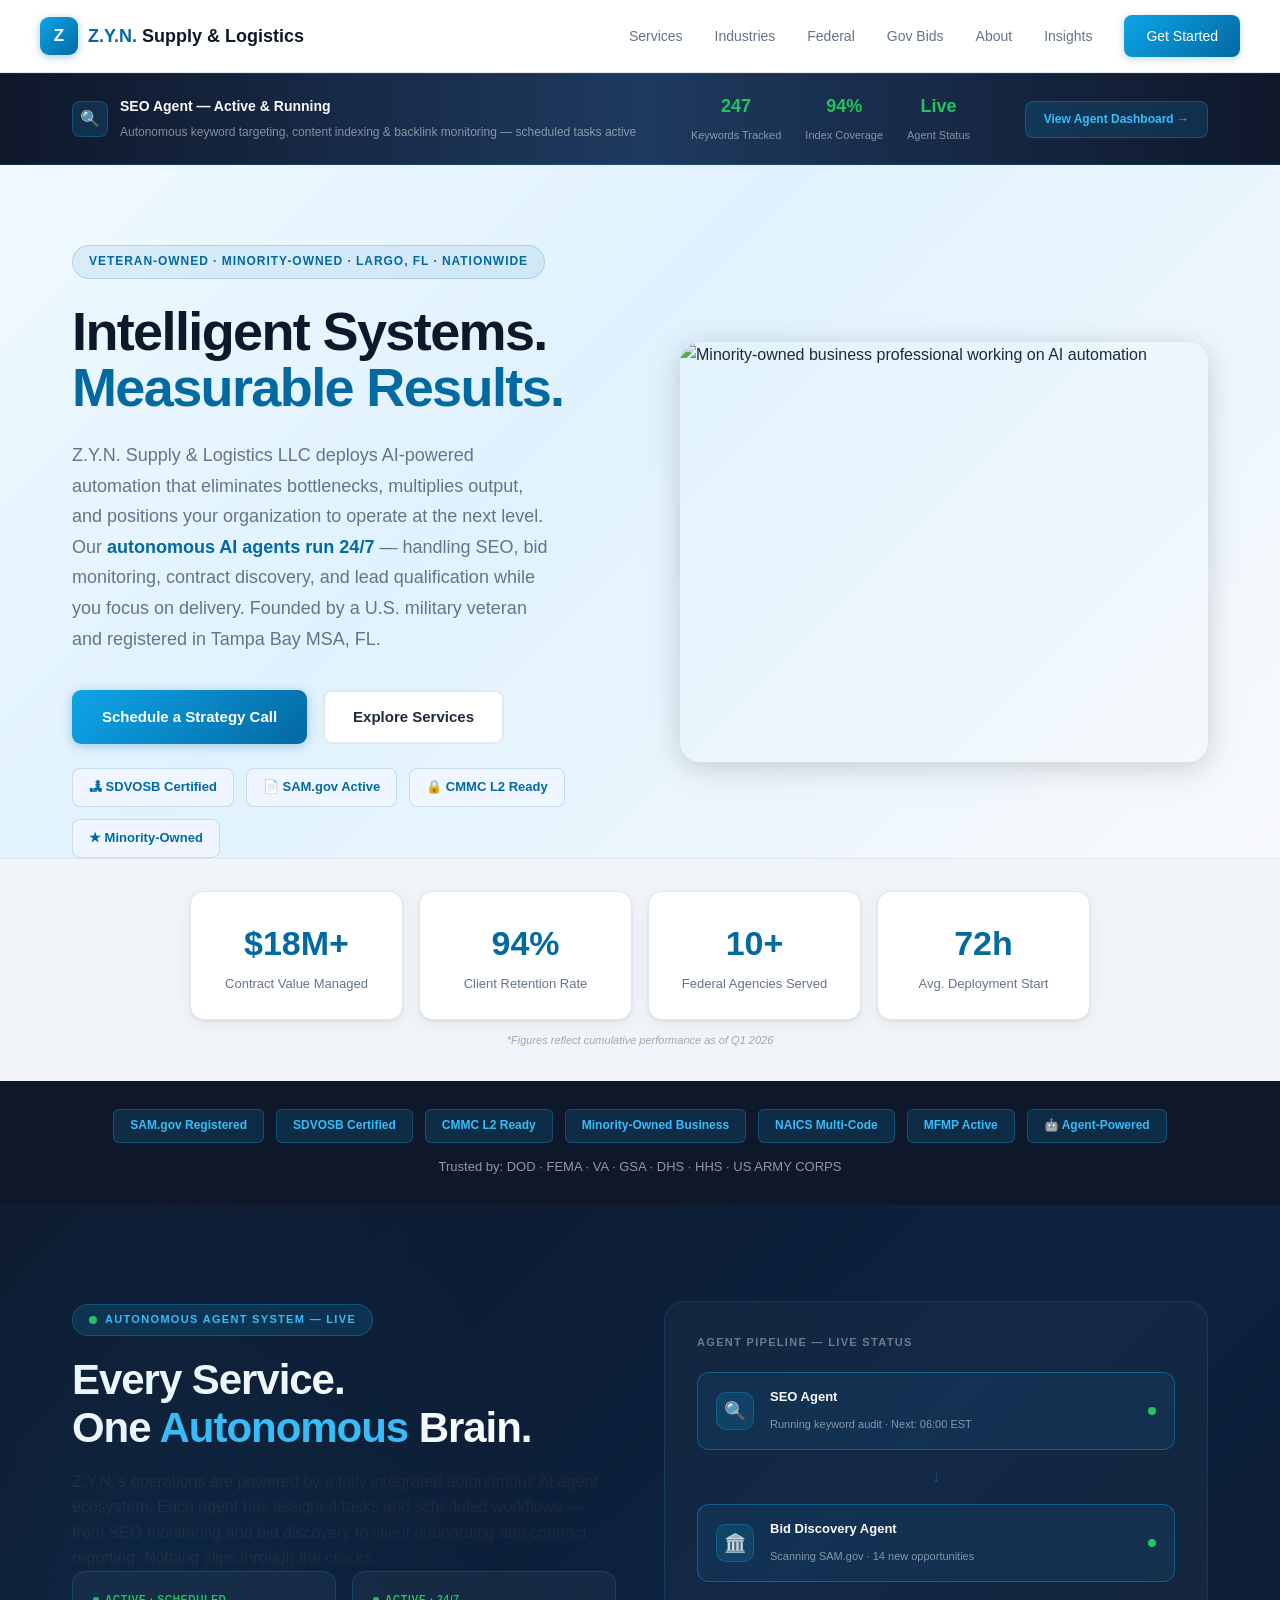
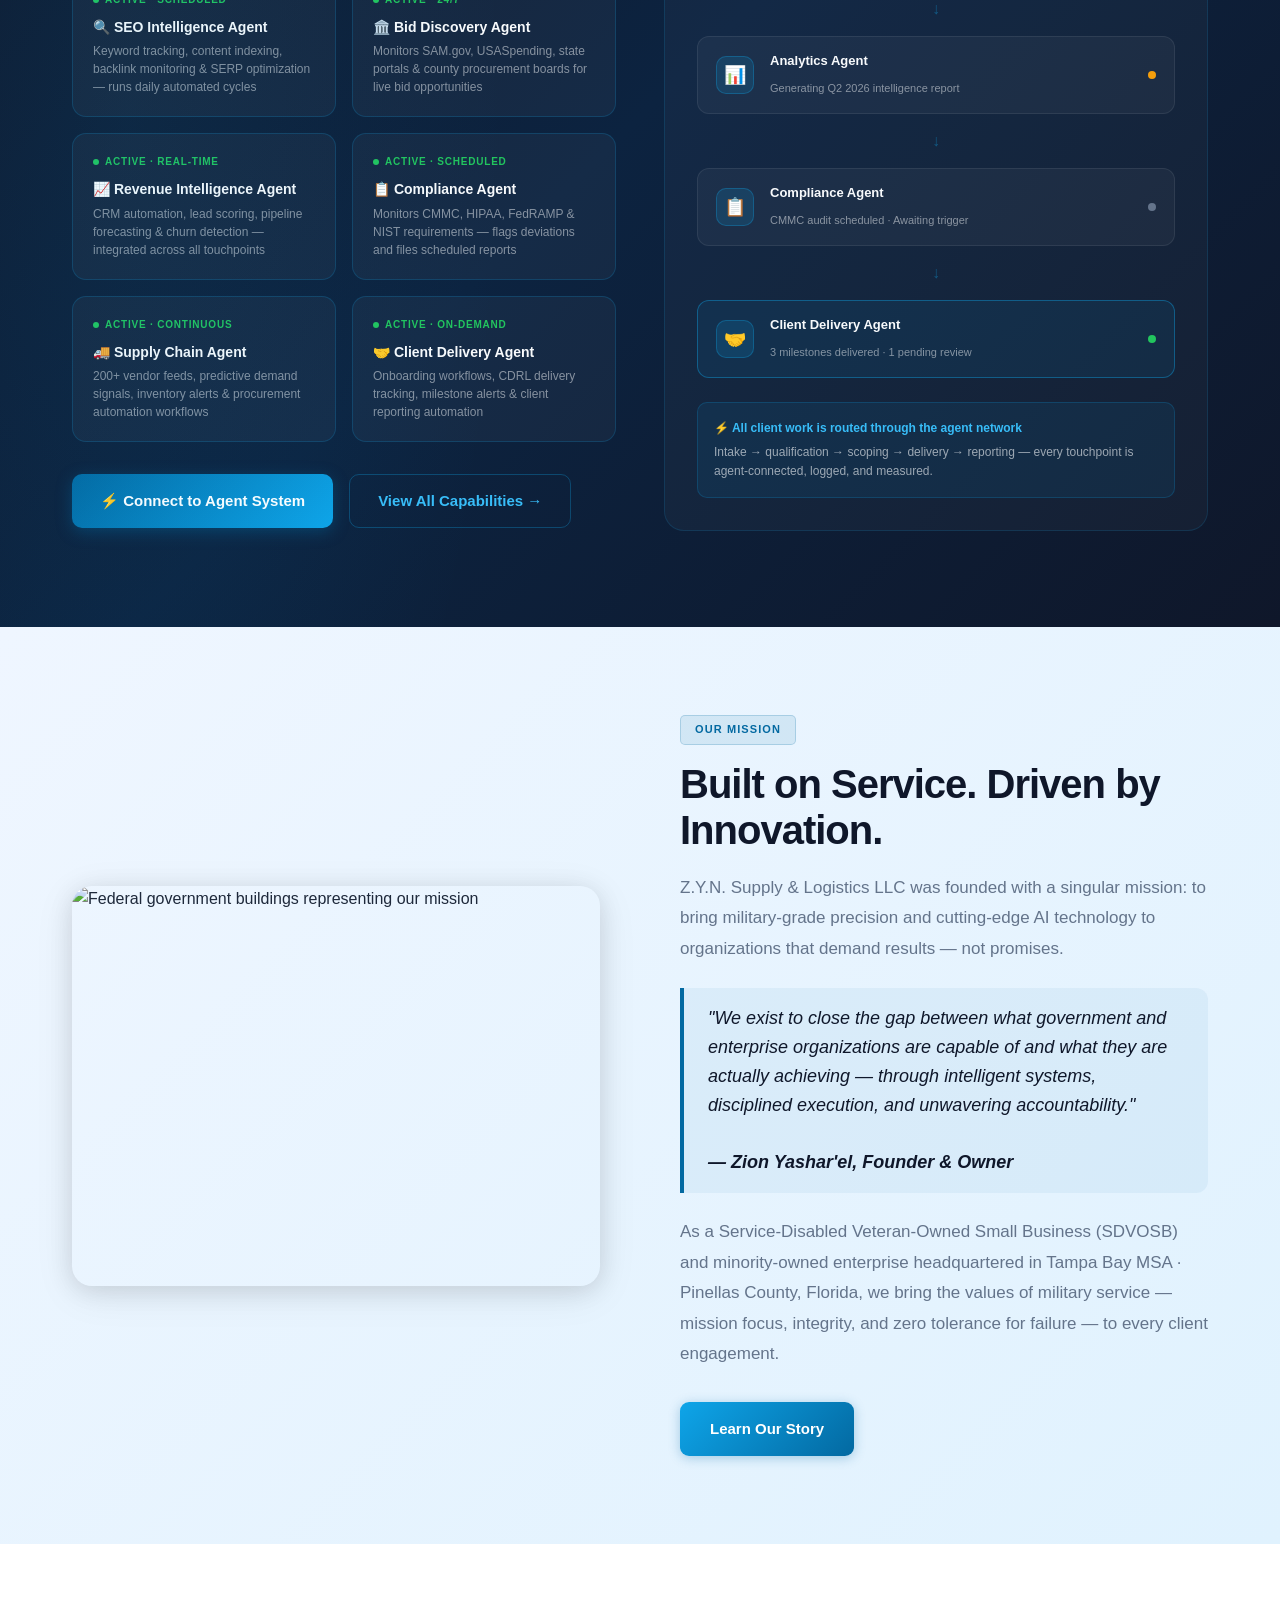
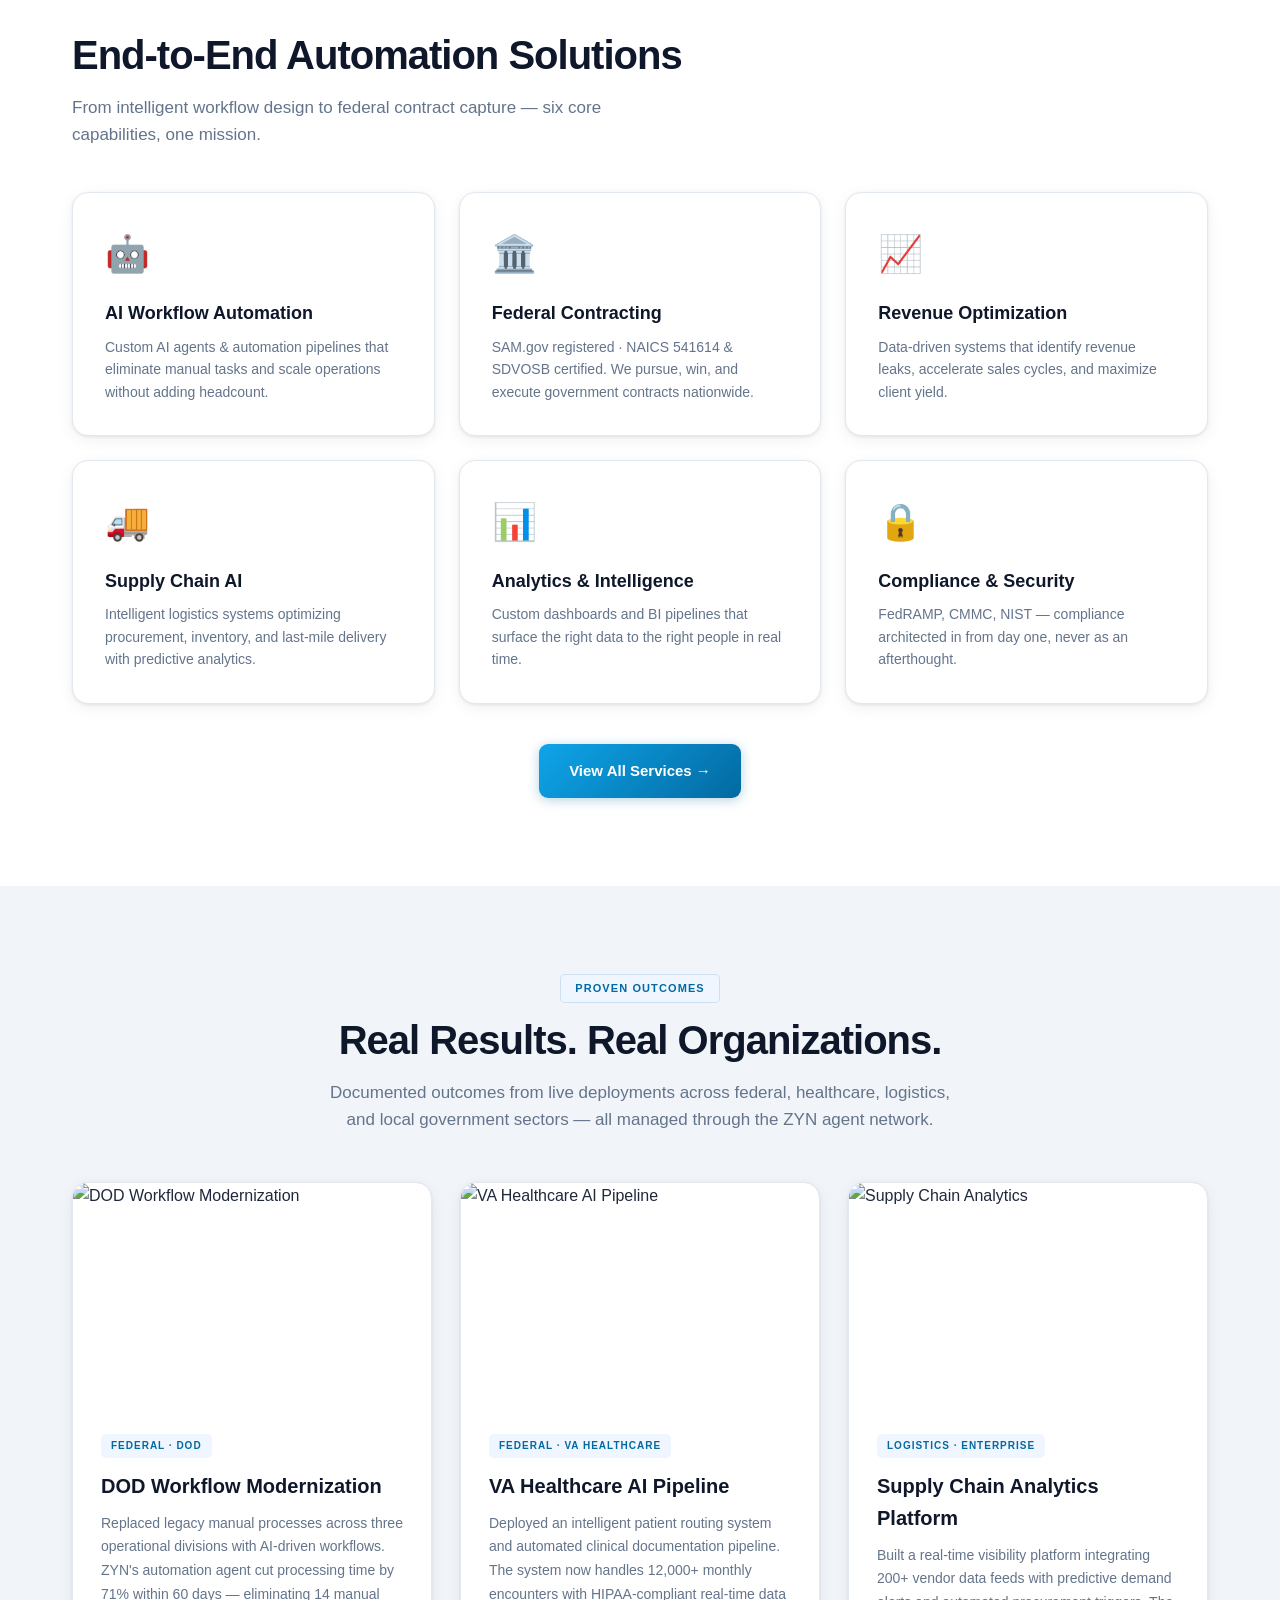
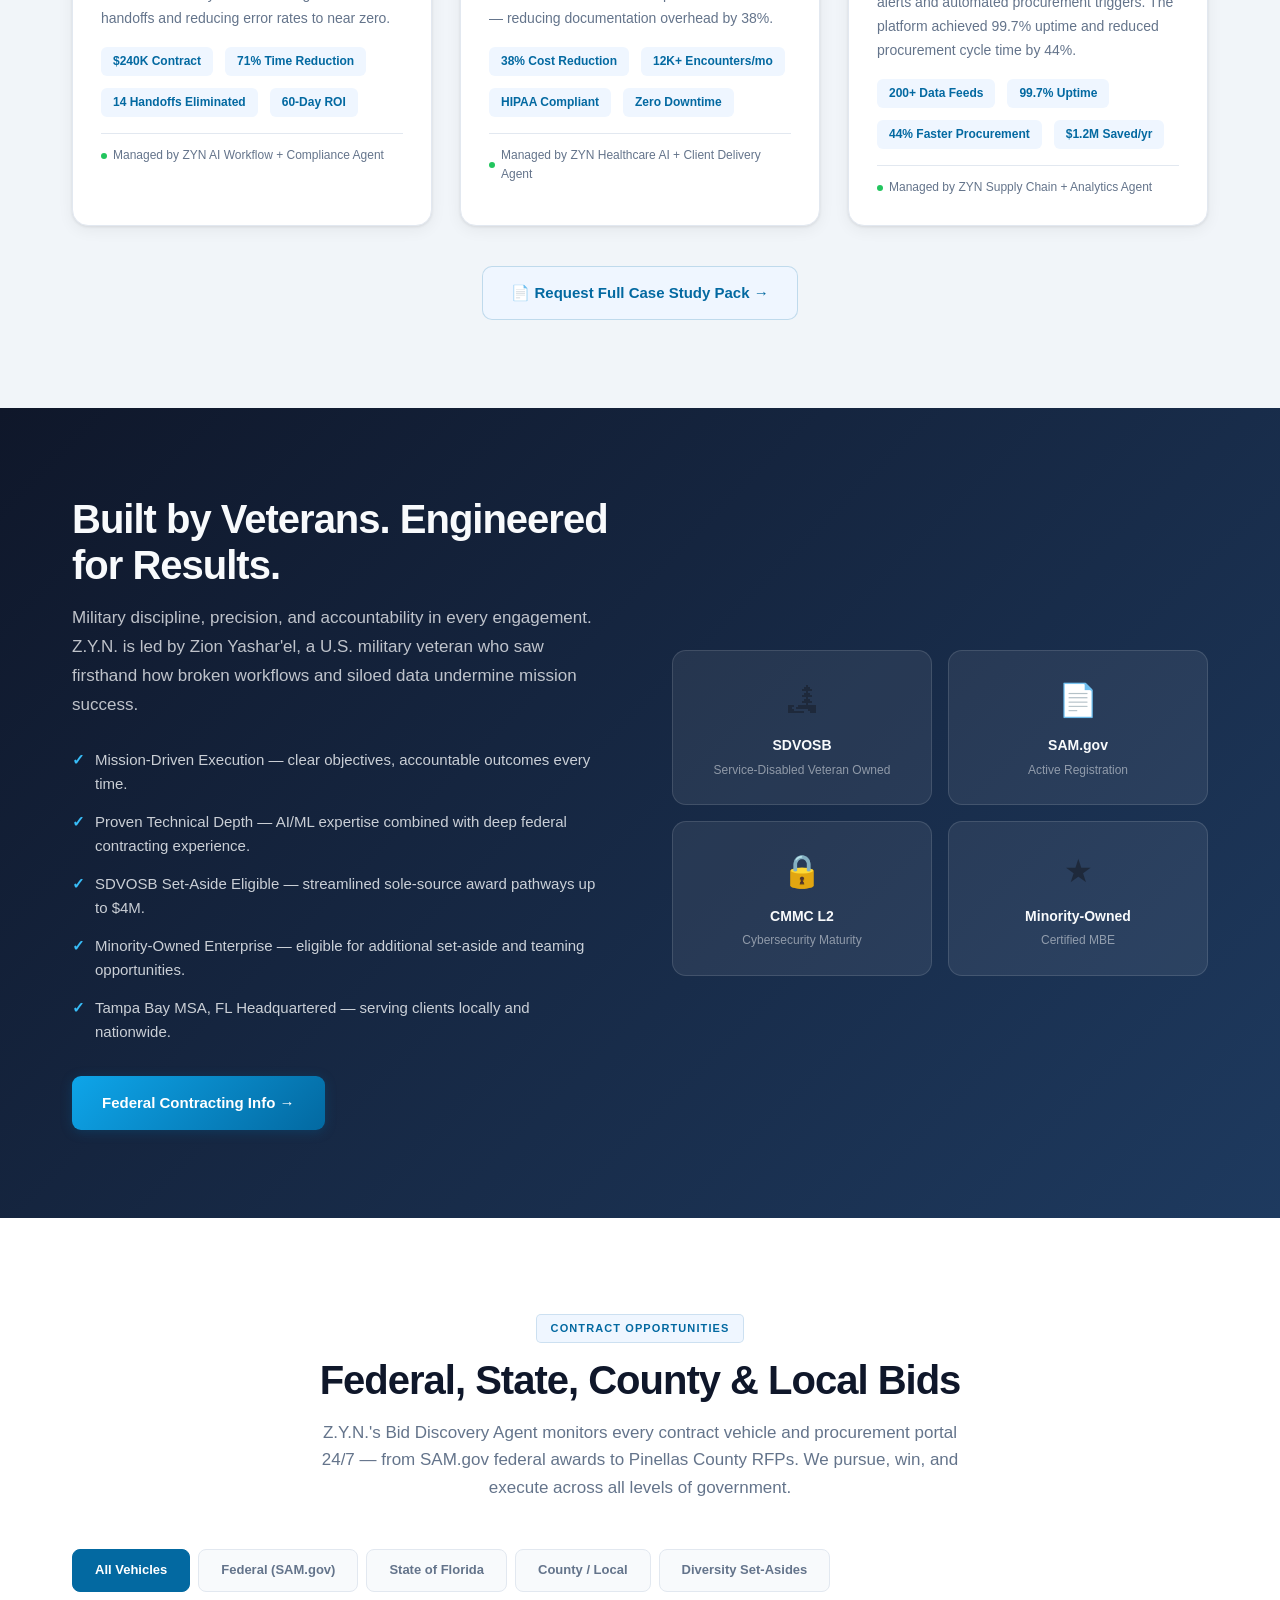
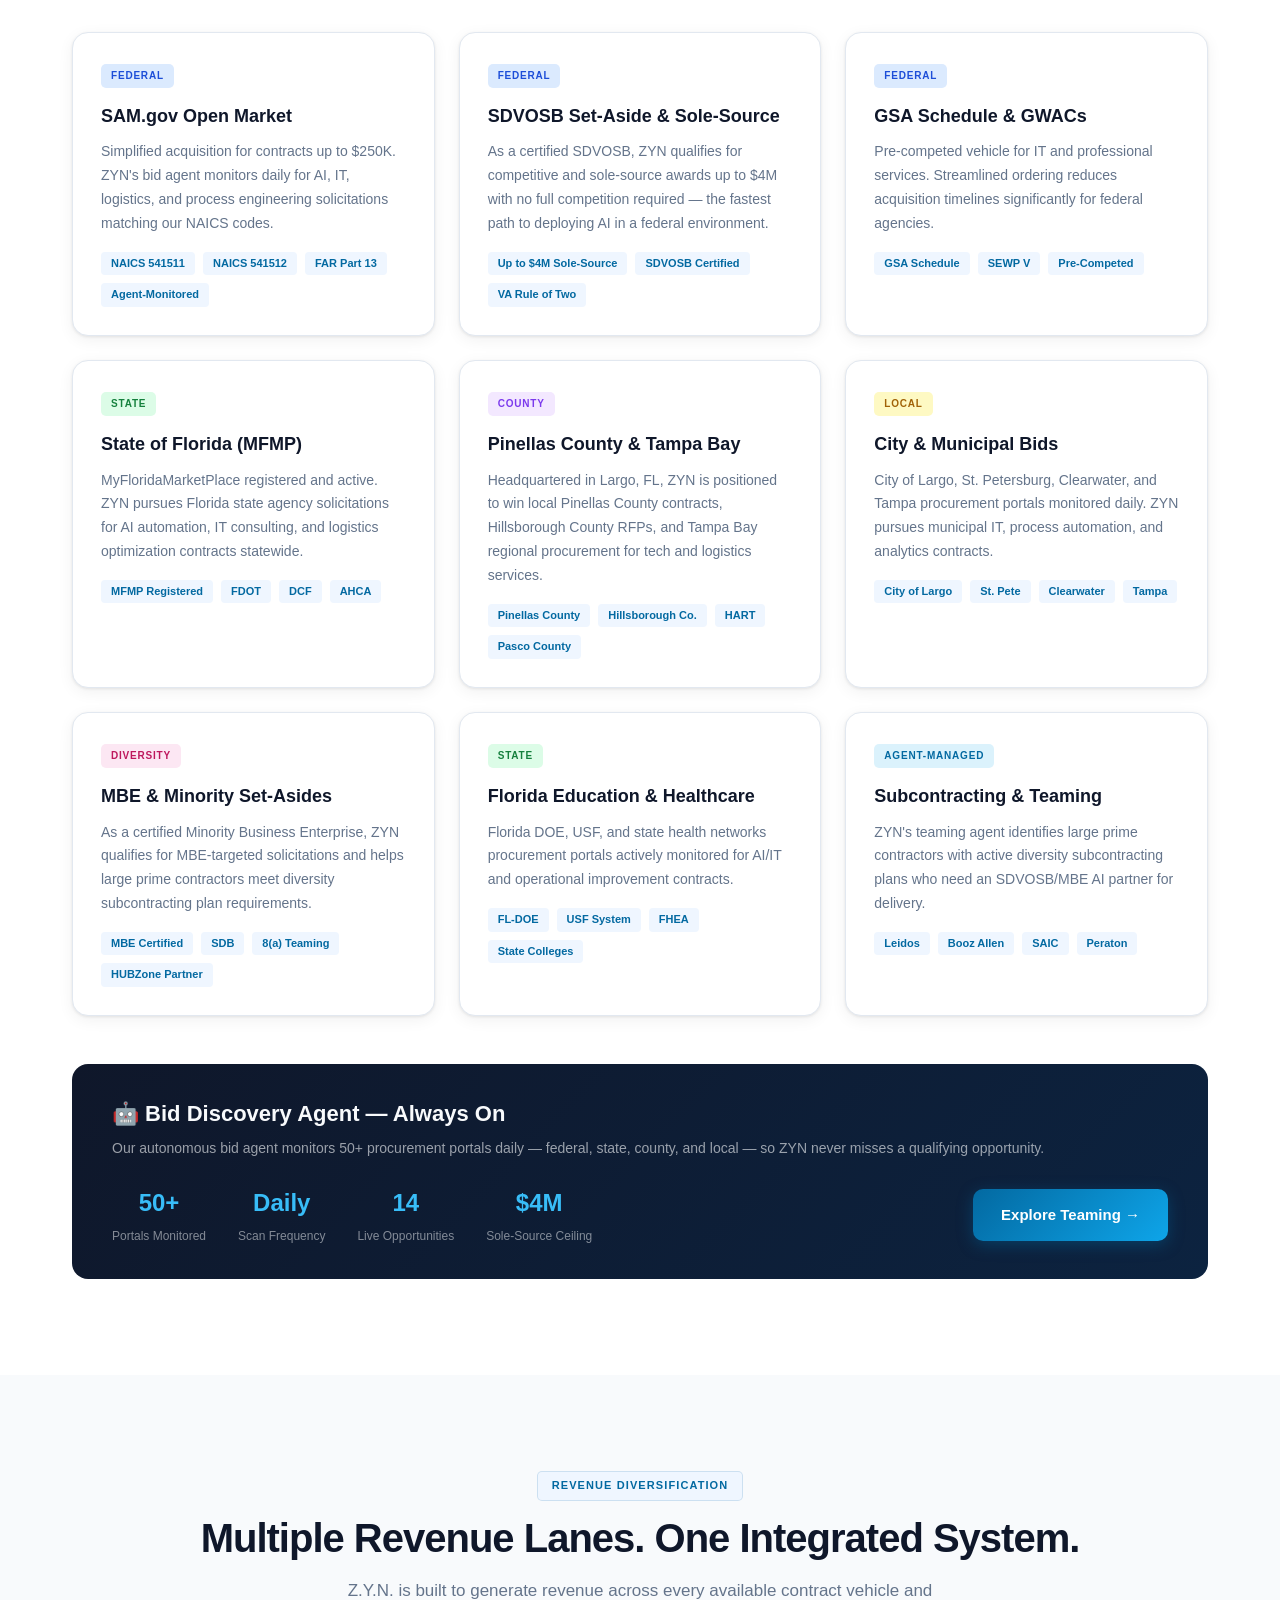
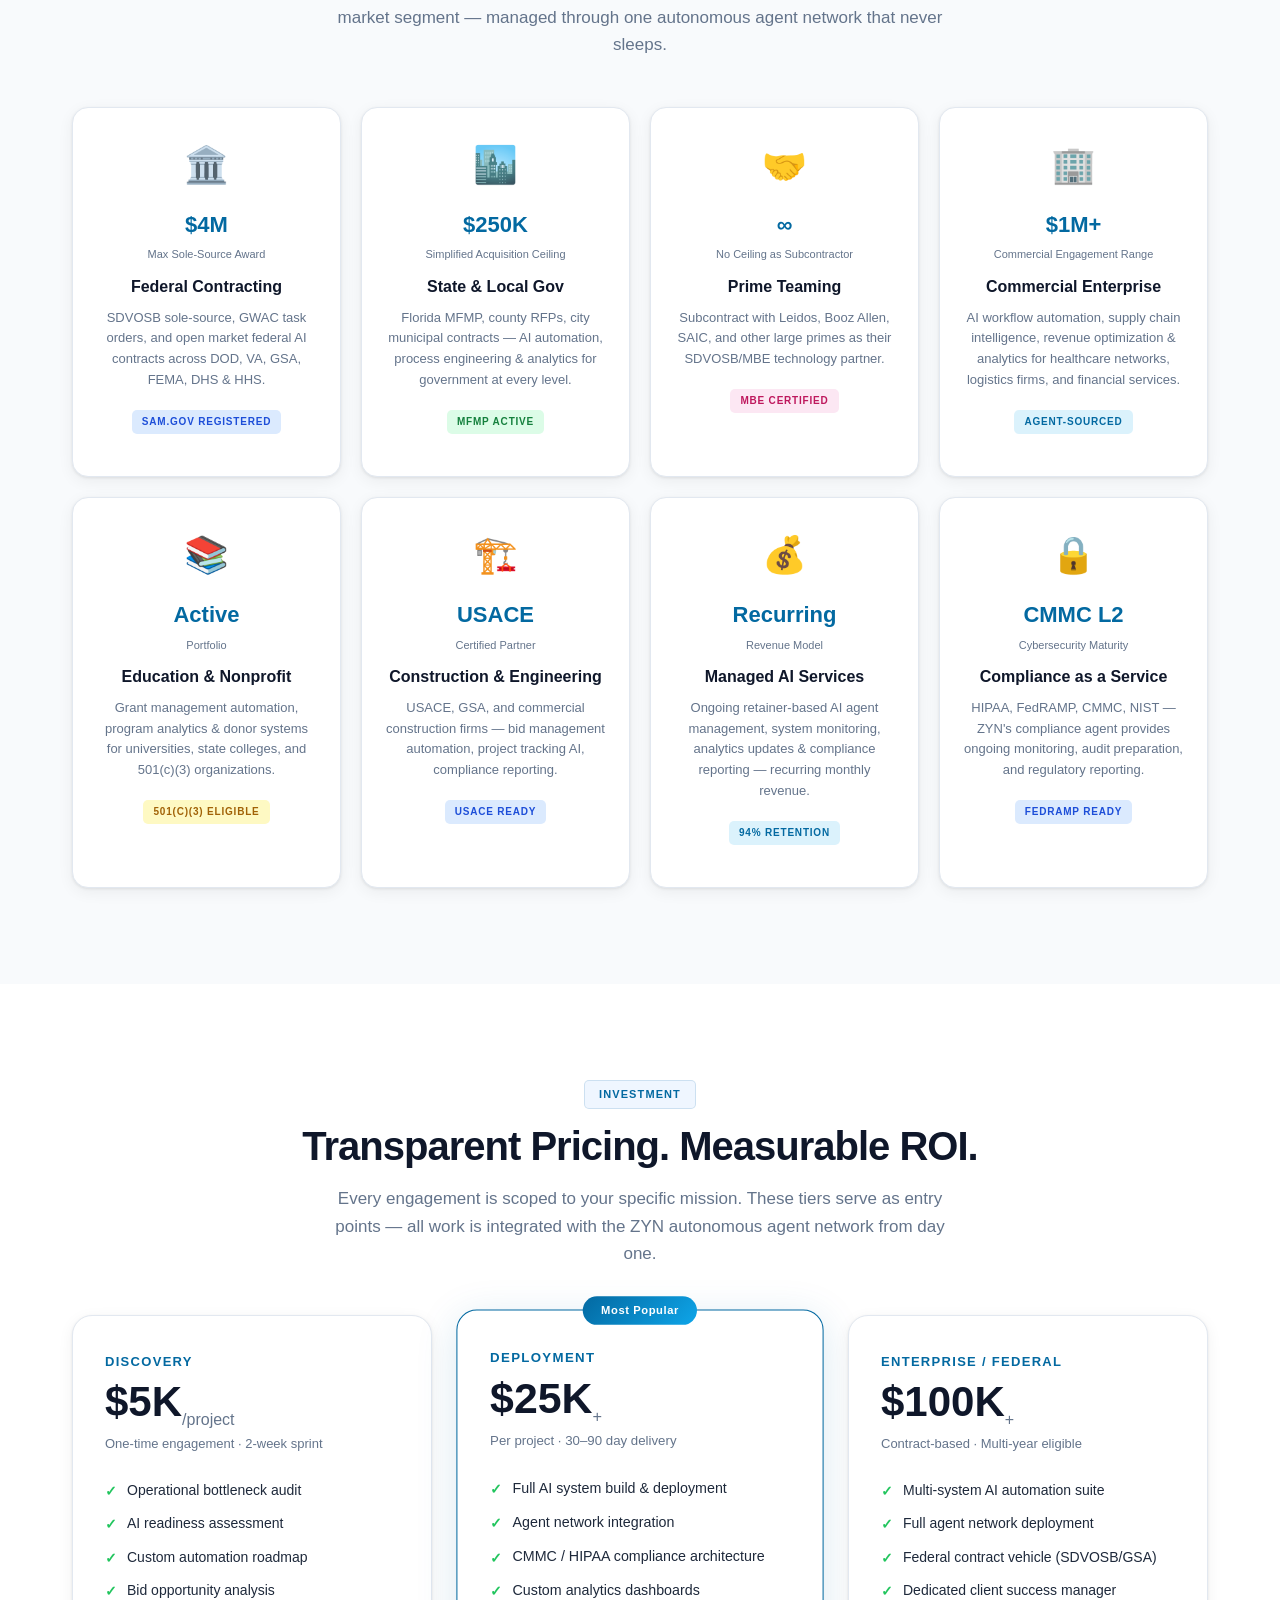
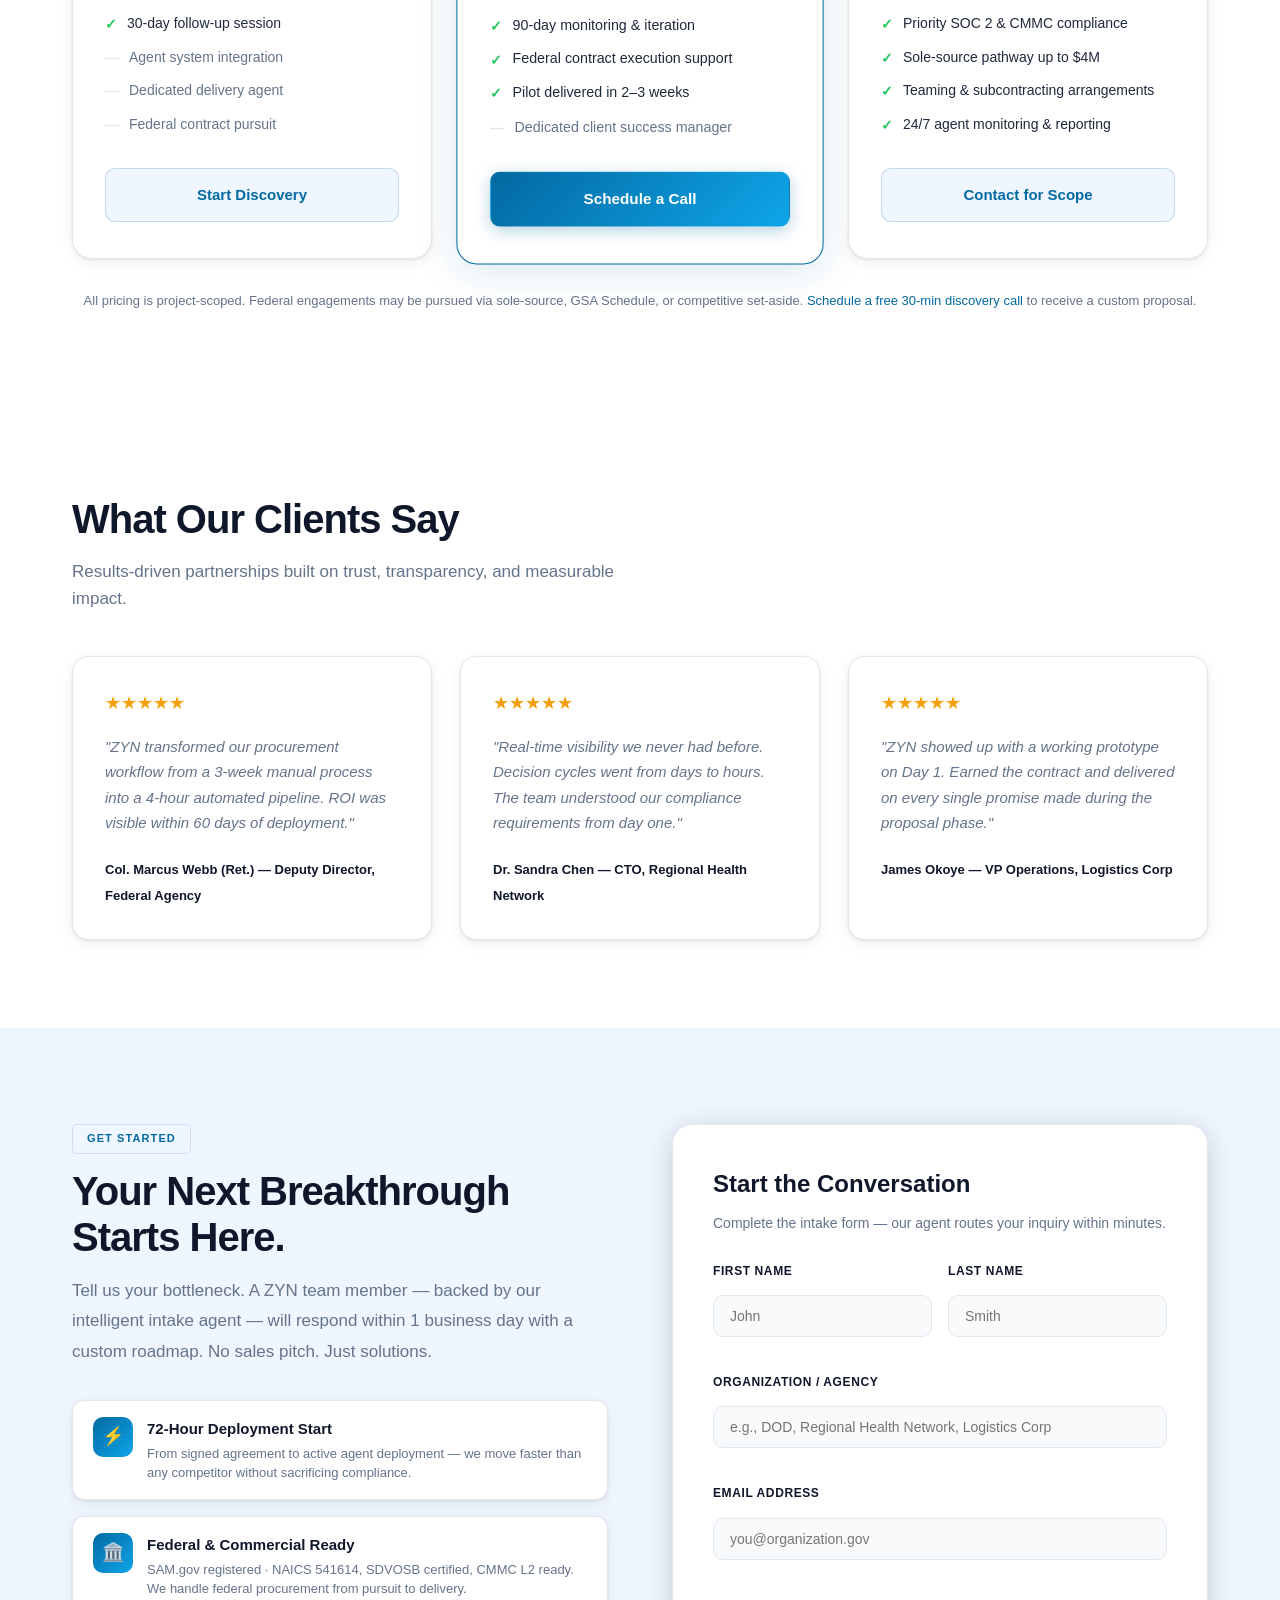
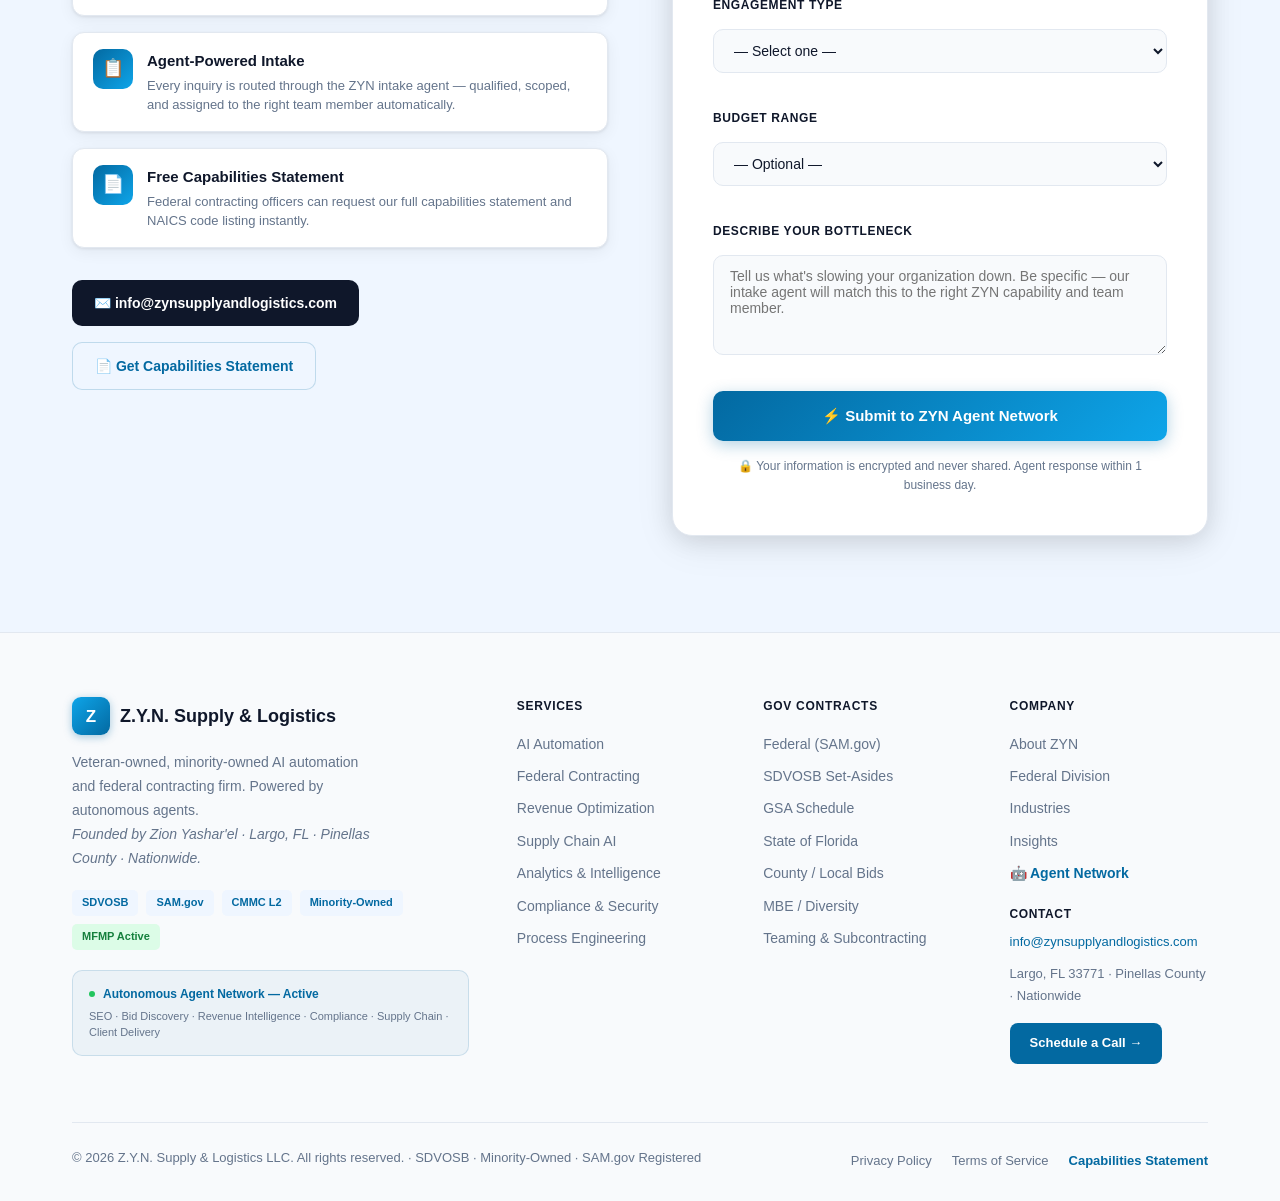
==== commit 57516966: "M2/4: index.html SEO + a11y + Pembroke->Largo, 33025->33771 (canonical, Twitter, favicon, <main>)" ====
--- a/index.html
+++ b/index.html
@@ -3,18 +3,25 @@
   <head>
     <meta charset="UTF-8">
     <meta name="viewport" content="width=device-width,initial-scale=1.0">
-    <title>Z.Y.N. Supply &amp; Logistics LLC - AI Automation &amp; Federal Contracting | Pembroke Pines, FL</title>
-  <meta name="description" content="Z.Y.N. Supply &amp; Logistics LLC — Veteran-owned, minority-owned SDVOSB. AI workflow automation, federal contracting (SAM.gov, SDVOSB, GSA), state &amp; county bids (MFMP), supply chain AI &amp; revenue optimization. Autonomous agent-powered. Pembroke Pines, FL. Nationwide.">
+    <title>Z.Y.N. Supply &amp; Logistics LLC - AI Automation &amp; Federal Contracting | Largo, FL</title>
+  <meta name="description" content="Z.Y.N. Supply &amp; Logistics LLC — Veteran-owned, minority-owned SDVOSB. AI workflow automation, federal contracting (SAM.gov, SDVOSB, GSA), state &amp; county bids (MFMP), supply chain AI &amp; revenue optimization. Autonomous agent-powered. Largo, FL. Nationwide.">
 <meta name="keywords" content="SDVOSB federal contracting, AI automation Florida, SAM.gov registered · NAICS 541614, veteran owned business, minority owned business, Pinellas County government contracting, state bids Florida, county procurement, CMMC L2, federal AI contract, supply chain AI, autonomous agent workflow, MBE certified, GSA schedule IT, MFMP registered">
 <meta property="og:title" content="Z.Y.N. Supply &amp; Logistics LLC | AI Automation &amp; Federal Contracting | SDVOSB">
-<meta property="og:description" content="Veteran-owned SDVOSB deploying AI automation across federal, state, county &amp; local contracts. Autonomous agent-powered. Pembroke Pines, FL.">
+<meta property="og:description" content="Veteran-owned SDVOSB deploying AI automation across federal, state, county &amp; local contracts. Autonomous agent-powered. Largo, FL.">
 <meta property="og:type" content="website">
 <meta property="og:url" content="https://zynsupplyandlogistics.com">
   <meta property="og:title" content="Z.Y.N. Supply &amp; Logistics LLC">
-  <meta property="og:description" content="Veteran-owned, minority-owned SDVOSB AI automation and federal contracting firm. Pembroke Pines, FL.">
+  <meta property="og:description" content="Veteran-owned, minority-owned SDVOSB AI automation and federal contracting firm. Largo, FL.">
   <meta property="og:type" content="website">
-  <script type="application/ld+json">{"@context":"https://schema.org","@type":"Organization","name":"Z.Y.N. Supply & Logistics LLC","url":"https://ancient1zion.github.io/zynsl-website/","description":"Veteran-owned, minority-owned SDVOSB AI automation and federal contracting firm. Founded 2014.","address":{"@type":"PostalAddress","addressLocality":"Pembroke Pines","addressRegion":"FL","postalCode":"33025","addressCountry":"US"},"email":"info@zynsupplyandlogistics.com","foundingDate":"2014","founder":{"@type":"Person","name":"Zion Yashar'el"}}</script>
+  <script type="application/ld+json">{"@context":"https://schema.org","@type":"Organization","name":"Z.Y.N. Supply & Logistics LLC","url":"https://ancient1zion.github.io/zynsl-website/","description":"Veteran-owned, minority-owned SDVOSB AI automation and federal contracting firm. Founded 2014.","address":{"@type":"PostalAddress","addressLocality":"Largo","addressRegion":"FL","postalCode":"33771","addressCountry":"US"},"email":"info@zynsupplyandlogistics.com","foundingDate":"2014","founder":{"@type":"Person","name":"Zion Yashar'el"}}</script>
   <link rel="stylesheet" href="styles.css">
+  
+    <link rel="canonical" href="https://ancient1zion.github.io/zynsl-website/">
+    <link rel="icon" type="image/svg+xml" href="data:image/svg+xml,%3Csvg xmlns='http://www.w3.org/2000/svg' viewBox='0 0 64 64'%3E%3Crect width='64' height='64' rx='12' fill='%2310B981'/%3E%3Ctext x='50%25' y='54%25' font-family='-apple-system,BlinkMacSystemFont,Segoe UI,Roboto,sans-serif' font-size='42' font-weight='800' text-anchor='middle' dominant-baseline='middle' fill='white'%3EZ%3C/text%3E%3C/svg%3E">
+    <meta name="twitter:card" content="summary_large_image">
+    <meta name="twitter:title" content="Z.Y.N. Supply & Logistics LLC | AI Automation & Federal Contracting">
+    <meta name="twitter:description" content="Veteran-owned, SDVOSB-certified AI automation and federal contracting partner. Largo, FL. Nationwide.">
+    <meta name="twitter:image" content="https://images.unsplash.com/photo-1677442135703-1787eea5ce01?w=1200&h=630&fit=crop">
   </head>
 <body>
   <nav class="nav" id="top">
@@ -35,6 +42,7 @@
         <a href="services.html">Services</a><a href="industries.html">Industries</a><a href="federal.html">Federal</a><a href="about.html">About</a><a href="insights.html">Insights</a><a href="contact.html" class="btn-nav">Get Started</a>
     </div>
   </nav>
+  <main role="main">
   <!-- SEO Agent Banner -->
   <div class="seo-agent-banner">
     <div class="container">
@@ -61,7 +69,7 @@
   <div class="container">
       <div class="hero-grid">
             <div class="hero-text">
-                    <div class="pill">Veteran-Owned &middot; Minority-Owned &middot; Pembroke Pines, FL &middot; Nationwide</div>
+                    <div class="pill">Veteran-Owned &middot; Minority-Owned &middot; Largo, FL &middot; Nationwide</div>
                     <h1>Intelligent Systems.<br><span class="blue">Measurable Results.</span></h1>
                     <p>Z.Y.N. Supply &amp; Logistics LLC deploys AI-powered automation that eliminates bottlenecks, multiplies output, and positions your organization to operate at the next level. Our <strong style="color:var(--blue)">autonomous AI agents run 24/7</strong> — handling SEO, bid monitoring, contract discovery, and lead qualification while you focus on delivery. Founded by a U.S. military veteran and registered in Tampa Bay MSA, FL.</p>
                     <div class="btn-group">
@@ -391,7 +399,7 @@
         <div class="govcon-card">
           <span class="govcon-badge badge-county">COUNTY</span>
           <h3>Pinellas County &amp; Tampa Bay</h3>
-          <p>Headquartered in Pembroke Pines, FL, ZYN is positioned to win local Pinellas County contracts, Hillsborough County RFPs, and Tampa Bay regional procurement for tech and logistics services.</p>
+          <p>Headquartered in Largo, FL, ZYN is positioned to win local Pinellas County contracts, Hillsborough County RFPs, and Tampa Bay regional procurement for tech and logistics services.</p>
           <div class="govcon-meta">
             <span class="govcon-tag">Pinellas County</span><span class="govcon-tag">Hillsborough Co.</span><span class="govcon-tag">HART</span><span class="govcon-tag">Pasco County</span>
           </div>
@@ -684,7 +692,8 @@
   </section>
 
 
-<footer class="footer" style="background:var(--light);border-top:1px solid var(--border);padding:0;">
+</main>
+  <footer class="footer" style="background:var(--light);border-top:1px solid var(--border);padding:0;">
     <div class="container">
       <div class="footer-grid-4" style="padding-top:64px;">
         <div>
@@ -692,7 +701,7 @@
             <div class="logo-icon">Z</div>
             <span style="font-size:18px;font-weight:700;color:var(--dark);">Z.Y.N. Supply &amp; Logistics</span>
           </div>
-          <p style="font-size:14px;color:var(--muted);line-height:1.7;max-width:300px;margin-bottom:20px;">Veteran-owned, minority-owned AI automation and federal contracting firm. Powered by autonomous agents.<br><em>Founded by Zion Yashar'el · Pembroke Pines, FL · Pinellas County · Nationwide.</em></p>
+          <p style="font-size:14px;color:var(--muted);line-height:1.7;max-width:300px;margin-bottom:20px;">Veteran-owned, minority-owned AI automation and federal contracting firm. Powered by autonomous agents.<br><em>Founded by Zion Yashar'el · Largo, FL · Pinellas County · Nationwide.</em></p>
           <div style="display:flex;gap:8px;flex-wrap:wrap;margin-bottom:20px;">
             <span style="background:var(--blue-bg);color:var(--blue);padding:4px 10px;border-radius:5px;font-size:11px;font-weight:700;">SDVOSB</span>
             <span style="background:var(--blue-bg);color:var(--blue);padding:4px 10px;border-radius:5px;font-size:11px;font-weight:700;">SAM.gov</span>
@@ -738,7 +747,7 @@
           <div style="margin-top:20px;">
             <div style="font-size:12px;font-weight:700;color:var(--dark);text-transform:uppercase;letter-spacing:.05em;margin-bottom:8px;">Contact</div>
             <a href="mailto:info@zynsupplyandlogistics.com" style="color:var(--blue);font-size:13px;">info@zynsupplyandlogistics.com</a>
-            <p style="font-size:13px;color:var(--muted);margin:4px 0;">Pembroke Pines, FL 33771 · Pinellas County · Nationwide</p>
+            <p style="font-size:13px;color:var(--muted);margin:4px 0;">Largo, FL 33771 · Pinellas County · Nationwide</p>
             <a href="contact.html" style="display:inline-block;margin-top:12px;background:var(--blue);color:#fff;padding:10px 20px;border-radius:8px;font-size:13px;font-weight:700;text-decoration:none;">Schedule a Call →</a>
           </div>
         </div>
